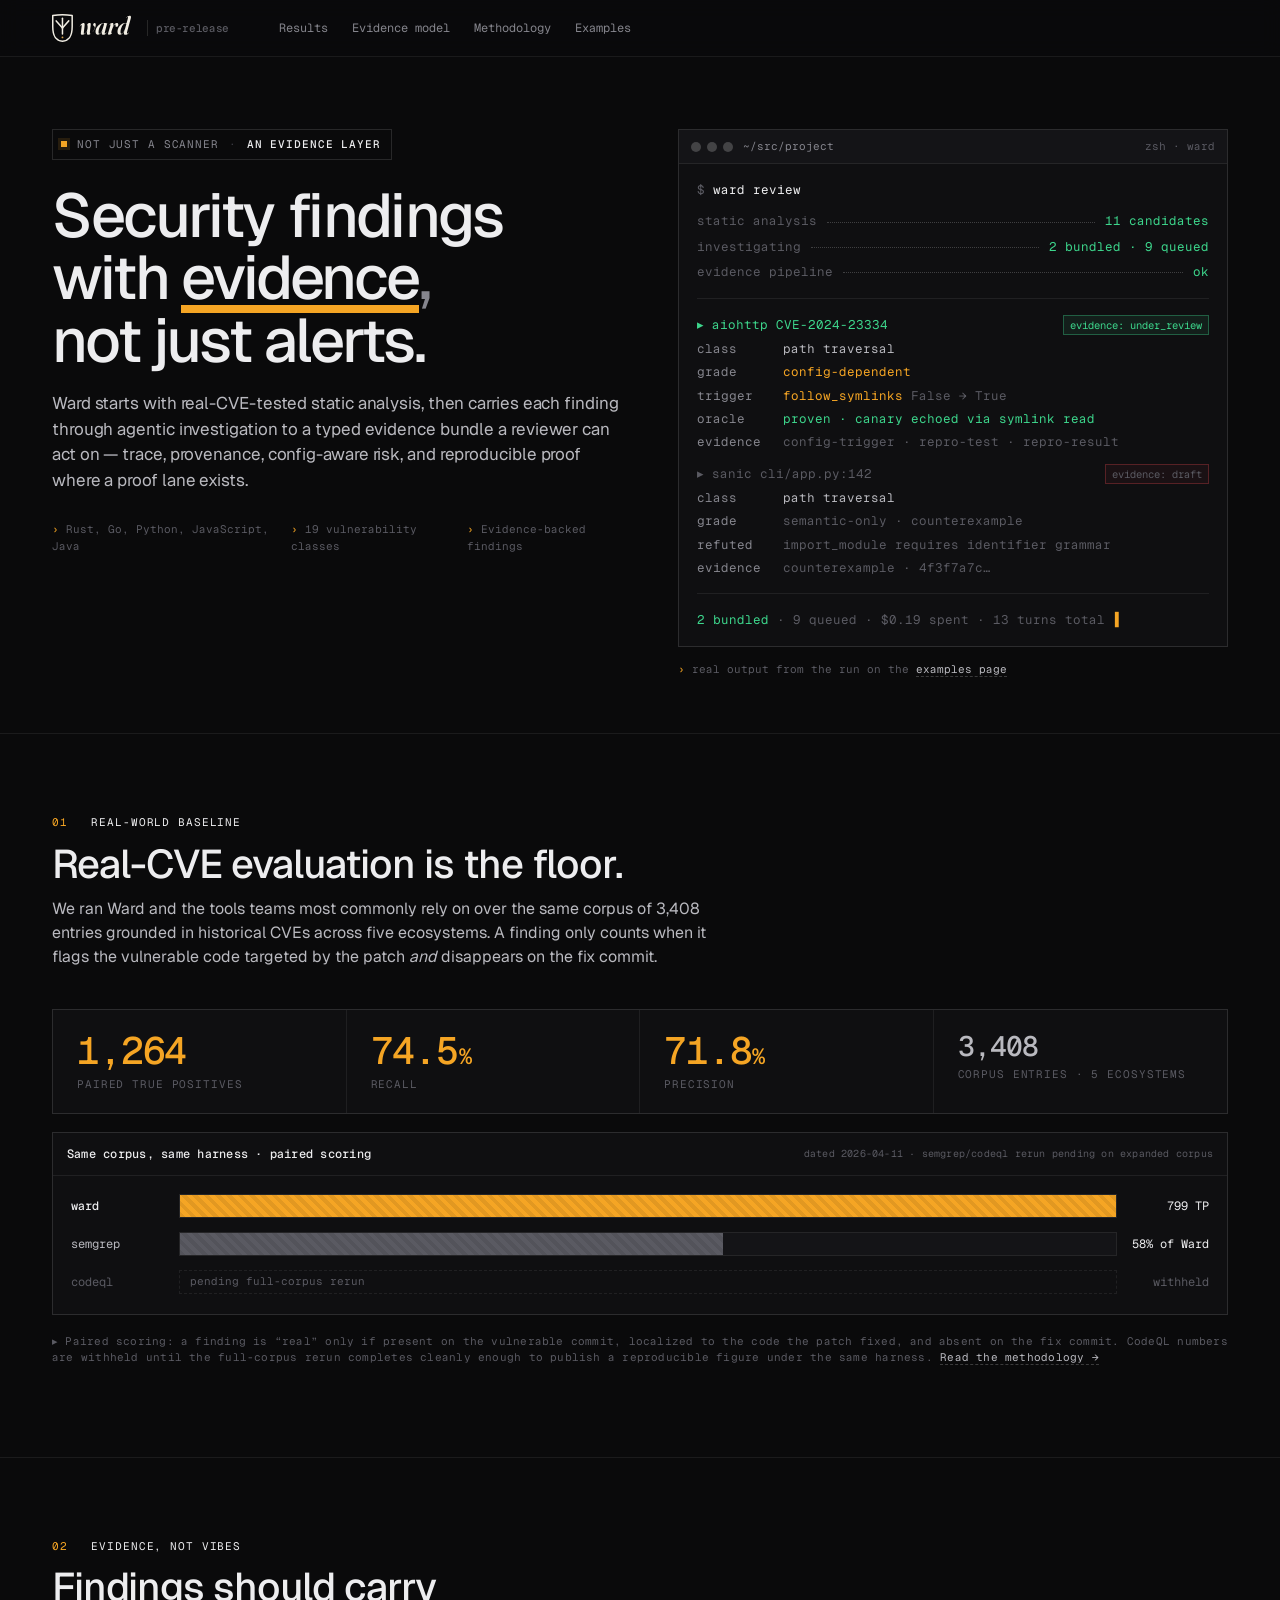
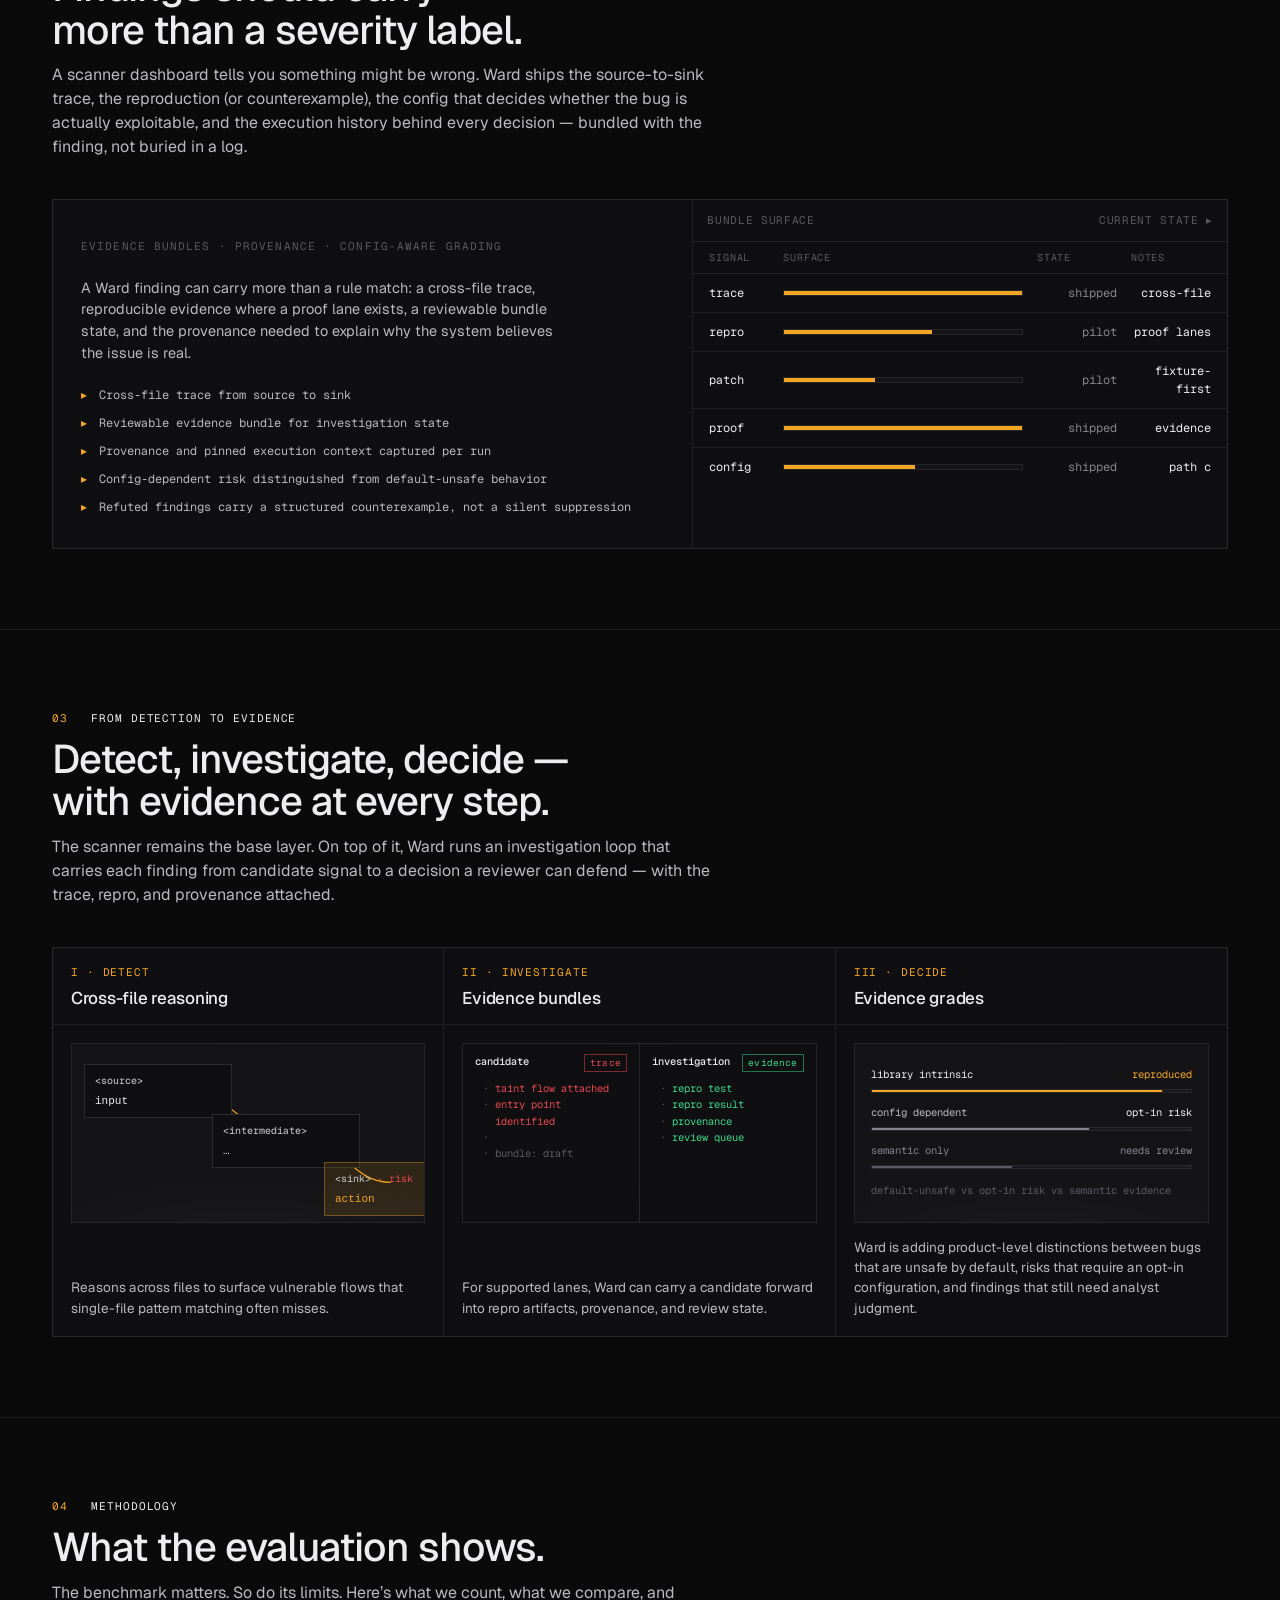
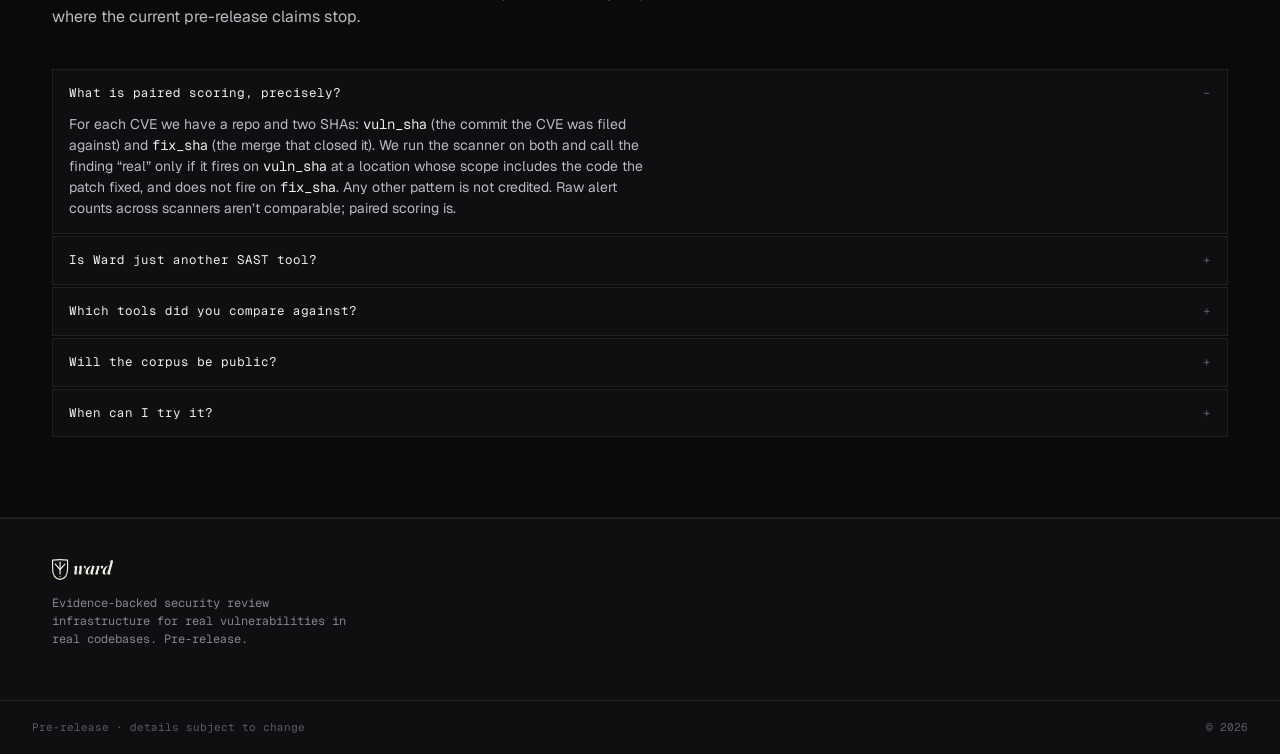
==== index.html @ 37f140c9 "new numbers" ====
<!doctype html>
<html lang="en">
  <head>
    <meta charset="utf-8" />
    <meta name="viewport" content="width=device-width, initial-scale=1" />
    <title>Ward</title>
    <meta
      name="description"
      content="Ward — evidence-backed security review infrastructure for real vulnerabilities in real codebases. Pre-release."
    />

    <link rel="preconnect" href="https://fonts.googleapis.com" />
    <link rel="preconnect" href="https://fonts.gstatic.com" crossorigin />
    <link
      href="https://fonts.googleapis.com/css2?family=Geist:wght@400;500;600&family=Geist+Mono:wght@400;500&family=Fraunces:opsz,wght@9..144,400;9..144,500;9..144,600&display=swap"
      rel="stylesheet"
    />
    <link rel="icon" type="image/svg+xml" href="favicon.svg" />
    <link rel="stylesheet" href="styles.css" />
  </head>
  <body>
    <!-- NAV -->
    <header class="nav">
        <div class="nav-inner">
          <div class="brand">
            <img src="ward-with-word.svg" alt="Ward" />
            <!-- <svg class="brand-mark" viewBox="0 0 120 160" aria-hidden="true"> -->
            <!--   <path d="M 8 36 Q 60 26 112 36 L 112 72 C 112 106, 88 130, 60 142 C 32 130, 8 106, 8 72 Z" fill="none" stroke="currentColor" stroke-width="6" stroke-linejoin="round"/> -->
            <!--   <g stroke="currentColor" stroke-width="9" stroke-linecap="round" fill="none"> -->
            <!--     <line x1="60" y1="48" x2="60" y2="118"/> -->
            <!--     <line x1="60" y1="66" x2="34" y2="42"/> -->
            <!--     <line x1="60" y1="66" x2="86" y2="42"/> -->
            <!--   </g> -->
            <!-- </svg> -->
            <span class="nav-ver">pre-release</span>
          </div>
        <nav class="nav-links">
          <a href="#benchmark">Results</a>
          <a href="#how">Evidence model</a>
          <a href="#methodology">Methodology</a>
          <a href="examples.html">Examples</a>
        </nav>
        <div style="display: none" class="nav-cta">
          <a class="btn btn-primary" href="#contact">Get notified</a>
        </div>
      </div>
    </header>

    <!-- HERO -->
    <section class="hero" id="hero">
      <div class="hero-grid">
        <div class="hero-copy">
          <div class="eyebrow">
            <span>not just a scanner</span>
            <span style="color: var(--fg-4)">·</span>
            <b>an evidence layer</b>
          </div>

          <h1 class="h1" data-tone>
            Security findings with
            <span class="under">evidence</span><em>,</em> not just alerts.
          </h1>

          <p class="lede" data-tone-lede>
            Ward starts with real-CVE-tested static analysis, then carries
            each finding through agentic investigation to a typed evidence
            bundle a reviewer can act on — trace, provenance, config-aware
            risk, and reproducible proof where a proof lane exists.
          </p>

          <div class="hero-ctas" style="display: none">
            <a class="btn btn-primary" href="#contact"
              >Get notified
              <span
                class="k"
                style="
                  color: var(--accent-ink);
                  opacity: 0.7;
                  border-color: rgba(0, 0, 0, 0.25);
                "
                >↵</span
              ></a
            >
            <a class="btn" href="#benchmark">See the results</a>
          </div>

          <div class="hero-note">
            <span>Rust, Go, Python, JavaScript, Java</span>
            <span>19 vulnerability classes</span>
            <span>Evidence-backed findings</span>
          </div>
        </div>

        <div class="hero-term">
          <div class="term" role="region" aria-label="Terminal example">
            <div class="term-head">
              <div class="dots">
                <i class="dot"></i><i class="dot"></i><i class="dot"></i>
              </div>
              <span class="path">~/src/project</span>
              <span class="title">zsh · ward</span>
            </div>
            <div class="term-body">
              <div class="term-line">
                <span class="prompt">$</span> <span class="cmd">ward review</span>
              </div>
              <div class="term-steps dim">
                <div class="term-step">
                  <span>static analysis</span>
                  <span class="term-fill"></span>
                  <span class="ok">11 candidates</span>
                </div>
                <div class="term-step">
                  <span>investigating</span>
                  <span class="term-fill"></span>
                  <span class="ok">2 bundled · 9 queued</span>
                </div>
                <div class="term-step">
                  <span>evidence pipeline</span>
                  <span class="term-fill"></span>
                  <span class="ok">ok</span>
                </div>
              </div>
              <hr />
              <div class="term-finding">
                <div class="term-finding-head">
                  <span class="ok">▸ aiohttp CVE-2024-23334</span>
                  <span class="term-chip term-chip--ok">evidence: under_review</span>
                </div>
                <div class="term-kv-row">
                  <span class="kv">class</span><span>path traversal</span>
                </div>
                <div class="term-kv-row">
                  <span class="kv">grade</span><span class="warn">config-dependent</span>
                </div>
                <div class="term-kv-row">
                  <span class="kv">trigger</span>
                  <span><span class="tok">follow_symlinks</span><span class="dim"> False → True</span></span>
                </div>
                <div class="term-kv-row">
                  <span class="kv">oracle</span><span class="ok">proven · canary echoed via symlink read</span>
                </div>
                <div class="term-kv-row">
                  <span class="kv">evidence</span>
                  <span class="dim">config-trigger · repro-test · repro-result</span>
                </div>
              </div>
              <div class="term-finding">
                <div class="term-finding-head">
                  <span class="dim">▸ sanic cli/app.py:142</span>
                  <span class="term-chip term-chip--refuted">evidence: draft</span>
                </div>
                <div class="term-kv-row">
                  <span class="kv">class</span><span>path traversal</span>
                </div>
                <div class="term-kv-row">
                  <span class="kv">grade</span><span class="dim">semantic-only · counterexample</span>
                </div>
                <div class="term-kv-row">
                  <span class="kv">refuted</span>
                  <span class="dim">import_module requires identifier grammar</span>
                </div>
                <div class="term-kv-row">
                  <span class="kv">evidence</span>
                  <span class="dim">counterexample · 4f3f7a7c…</span>
                </div>
              </div>
              <hr />
              <div class="term-summary">
                <span class="ok">2 bundled</span>
                <span class="dim">· 9 queued · $0.19 spent · 13 turns total</span><span class="cursor"></span>
              </div>
            </div>
          </div>

          <div class="hero-note" style="margin-top: 14px">
            <span>real output from the run on the <a href="examples.html" style="color: var(--fg-1); border-bottom: 1px dashed var(--line-3)">examples page</a></span>
          </div>
        </div>
      </div>
    </section>

    <!-- BENCHMARK -->
    <section class="section" id="benchmark">
      <div class="section-inner">
        <div class="sec-head">
          <div class="tag">
            <span class="dot">01</span> &nbsp;
            <span class="n">Real-world baseline</span>
          </div>
          <h2>Real-CVE evaluation is the floor.</h2>
          <p>
            We ran Ward and the tools teams most commonly rely on over the
            same corpus of 3,408 entries grounded in historical CVEs across
            five ecosystems. A finding only counts when it flags the
            vulnerable code targeted by the patch <em>and</em> disappears
            on the fix commit.
          </p>
        </div>

        <div class="bench-headline">
          <div class="bench-stat">
            <div class="bench-stat-v">1,264</div>
            <div class="bench-stat-k">paired true positives</div>
          </div>
          <div class="bench-stat">
            <div class="bench-stat-v">74.5<span class="bench-stat-unit">%</span></div>
            <div class="bench-stat-k">recall</div>
          </div>
          <div class="bench-stat">
            <div class="bench-stat-v">71.8<span class="bench-stat-unit">%</span></div>
            <div class="bench-stat-k">precision</div>
          </div>
          <div class="bench-stat bench-stat--note">
            <div class="bench-stat-v bench-stat-v--small">3,408</div>
            <div class="bench-stat-k">corpus entries · 5 ecosystems</div>
          </div>
        </div>

        <div class="cmp" id="cmp">
          <div class="cmp-head">
            <h4>Same corpus, same harness · paired scoring</h4>
            <span class="src">dated 2026-04-11 · semgrep/codeql rerun pending on expanded corpus</span>
          </div>

          <div class="bars">
            <div class="bar-row">
              <div class="lbl me">ward</div>
              <div class="bar-track">
                <i class="bar-fill me" style="--w: 100%"></i>
              </div>
              <div class="bar-val">799 TP</div>
            </div>
            <div class="bar-row">
              <div class="lbl">semgrep</div>
              <div class="bar-track">
                <i class="bar-fill" style="--w: 58%"></i>
              </div>
              <div class="bar-val">58% of Ward</div>
            </div>
            <div class="bar-row">
              <div class="lbl" style="color: var(--fg-3)">codeql</div>
              <div
                class="bar-track"
                style="
                  background: transparent;
                  border-style: dashed;
                  display: flex;
                  align-items: center;
                  padding: 0 10px;
                "
              >
                <span class="mono" style="color: var(--fg-3); font-size: 11px"
                  >pending full-corpus rerun</span
                >
              </div>
              <div class="bar-val" style="color: var(--fg-3)">withheld</div>
            </div>
          </div>
        </div>

        <p
          class="mono"
          style="
            margin-top: 18px;
            font-size: 11px;
            color: var(--fg-3);
            letter-spacing: 0.02em;
          "
        >
          ▸ Paired scoring: a finding is &ldquo;real&rdquo; only if present
          on the vulnerable commit, localized to the code the patch fixed,
          and absent on the fix commit. CodeQL numbers are withheld until
          the full-corpus rerun completes cleanly enough to publish a
          reproducible figure under the same harness.
          <a
            href="#methodology"
            style="color: var(--fg-1); border-bottom: 1px dashed var(--line-3)"
            >Read the methodology →</a
          >
        </p>
      </div>
    </section>

    <!-- CREDIBILITY -->
    <section class="section" id="credibility">
      <div class="section-inner">
        <div class="sec-head">
          <div class="tag">
            <span class="dot">02</span> &nbsp;
            <span class="n">Evidence, not vibes</span>
          </div>
          <h2>Findings should carry more than a severity label.</h2>
          <p>
            A scanner dashboard tells you something might be wrong. Ward
            ships the source-to-sink trace, the reproduction (or
            counterexample), the config that decides whether the bug is
            actually exploitable, and the execution history behind every
            decision — bundled with the finding, not buried in a log.
          </p>
        </div>

        <div class="cred-grid">
          <div class="cred-l">
            <!-- <div class="cred-num">Thousands</div> -->
            <div class="cred-k">
              evidence bundles · provenance · config-aware grading
            </div>
            <p class="cred-body">
              A Ward finding can carry more than a rule match: a cross-file
              trace, reproducible evidence where a proof lane exists, a
              reviewable bundle state, and the provenance needed to explain why
              the system believes the issue is real.
            </p>
            <ul class="cred-list">
              <li>Cross-file trace from source to sink</li>
              <li>Reviewable evidence bundle for investigation state</li>
              <li>Provenance and pinned execution context captured per run</li>
              <li>
                Config-dependent risk distinguished from default-unsafe behavior
              </li>
              <li>
                Refuted findings carry a structured counterexample, not a
                silent suppression
              </li>
            </ul>
          </div>

          <div class="cred-r">
            <div class="cred-right-head">
              <span>bundle surface</span>
              <span>current state ▸</span>
            </div>
            <div class="corpus">
              <div class="row head">
                <span>signal</span><span>surface</span><span>state</span
                ><span>notes</span>
              </div>
              <div class="row">
                <span class="lang">trace</span
                ><span
                  ><span class="meter"><i style="width: 100%"></i></span></span
                ><span class="count">shipped</span
                ><span class="rec">cross-file</span>
              </div>
              <div class="row">
                <span class="lang">repro</span
                ><span
                  ><span class="meter"><i style="width: 62%"></i></span></span
                ><span class="count">pilot</span
                ><span class="rec">proof lanes</span>
              </div>
              <div class="row">
                <span class="lang">patch</span
                ><span
                  ><span class="meter"><i style="width: 38%"></i></span></span
                ><span class="count">pilot</span
                ><span class="rec">fixture-first</span>
              </div>
              <div class="row">
                <span class="lang">proof</span
                ><span
                  ><span class="meter"><i style="width: 100%"></i></span></span
                ><span class="count">shipped</span
                ><span class="rec">evidence</span>
              </div>
              <div class="row">
                <span class="lang">config</span
                ><span
                  ><span class="meter"><i style="width: 55%"></i></span></span
                ><span class="count">shipped</span
                ><span class="rec">path c</span>
              </div>
            </div>
          </div>
        </div>
      </div>
    </section>

    <!-- HOW IT WORKS -->
    <section class="section" id="how">
      <div class="section-inner">
        <div class="sec-head">
          <div class="tag">
            <span class="dot">03</span> &nbsp;
            <span class="n">From detection to evidence</span>
          </div>
          <h2>Detect, investigate, decide — with evidence at every step.</h2>
          <p>
            The scanner remains the base layer. On top of it, Ward runs an
            investigation loop that carries each finding from candidate
            signal to a decision a reviewer can defend — with the trace,
            repro, and provenance attached.
          </p>
        </div>

        <div class="how">
          <div class="how-card">
            <div class="how-head">
              <div class="i">I · DETECT</div>
              <h3>Cross-file reasoning</h3>
            </div>
            <div class="how-body">
              <div class="how-viz">
                <div class="trace" data-anim="trace" id="trace">
                  <svg
                    class="links"
                    viewBox="0 0 420 180"
                    preserveAspectRatio="none"
                    aria-hidden="true"
                  >
                    <path d="M 130 42 C 180 42, 200 92, 260 92" />
                    <path d="M 260 92  C 320 92, 330 140, 380 140" />
                  </svg>
                  <div class="file" style="left: 12px; top: 20px">
                    <div class="n"><b>&lt;source&gt;</b></div>
                    <code>input</code>
                  </div>
                  <div class="file" style="left: 140px; top: 70px">
                    <div class="n"><b>&lt;intermediate&gt;</b></div>
                    <code>…</code>
                  </div>
                  <div class="file hit" style="left: 252px; top: 118px">
                    <div class="n">
                      <b>&lt;sink&gt;</b>
                      <span style="color: var(--danger)">· risk</span>
                    </div>
                    <code>action</code>
                  </div>
                  <div class="badge" id="traceBadge">finding</div>
                </div>
              </div>
              <p>
                Reasons across files to surface vulnerable flows that
                single-file pattern matching often misses.
              </p>
            </div>
          </div>

          <div class="how-card">
            <div class="how-head">
              <div class="i">II · INVESTIGATE</div>
              <h3>Evidence bundles</h3>
            </div>
            <div class="how-body">
              <div class="how-viz">
                <div class="paired">
                  <div>
                    <div class="ph">
                      <b>candidate</b> <span class="tag-pill v">trace</span>
                    </div>
                    <div class="ln">
                      <span class="g">·</span
                      ><span class="vuln">taint flow attached</span>
                    </div>
                    <div class="ln">
                      <span class="g">·</span
                      ><span class="vuln">entry point identified</span>
                    </div>
                    <div class="ln"><span class="g">·</span><span></span></div>
                    <div class="ln">
                      <span class="g">·</span
                      ><span style="color: var(--fg-3)">bundle: draft</span>
                    </div>
                  </div>
                  <div>
                    <div class="ph">
                      <b>investigation</b>
                      <span class="tag-pill f">evidence</span>
                    </div>
                    <div class="ln">
                      <span class="g">·</span
                      ><span class="fix">repro test</span>
                    </div>
                    <div class="ln">
                      <span class="g">·</span
                      ><span class="fix">repro result</span>
                    </div>
                    <div class="ln">
                      <span class="g">·</span
                      ><span class="fix">provenance</span>
                    </div>
                    <div class="ln">
                      <span class="g">·</span
                      ><span class="fix">review queue</span>
                    </div>
                  </div>
                </div>
              </div>
              <p>
                For supported lanes, Ward can carry a candidate forward into
                repro artifacts, provenance, and review state.
              </p>
            </div>
          </div>

          <div class="how-card">
            <div class="how-head">
              <div class="i">III · DECIDE</div>
              <h3>Evidence grades</h3>
            </div>
            <div class="how-body">
              <div class="how-viz">
                <div
                  style="
                    position: absolute;
                    inset: 0;
                    padding: 14px 16px;
                    font-family: var(--mono);
                    font-size: 10.5px;
                    display: grid;
                    gap: 6px;
                    align-content: center;
                  "
                >
                  <div
                    style="
                      display: grid;
                      grid-template-columns: 1fr auto;
                      align-items: center;
                      gap: 10px;
                    "
                  >
                    <div style="color: var(--fg)">library intrinsic</div>
                    <div
                      style="
                        color: var(--accent);
                        font-variant-numeric: tabular-nums;
                      "
                    >
                      reproduced
                    </div>
                  </div>
                  <div
                    style="
                      height: 4px;
                      background: var(--bg-3);
                      border: 1px solid var(--line);
                    "
                  >
                    <div
                      style="
                        width: 91%;
                        height: 100%;
                        background: var(--accent);
                      "
                    ></div>
                  </div>
                  <div
                    style="
                      display: grid;
                      grid-template-columns: 1fr auto;
                      align-items: center;
                      gap: 10px;
                      margin-top: 6px;
                    "
                  >
                    <div style="color: var(--fg-1)">config dependent</div>
                    <div
                      style="
                        color: var(--fg);
                        font-variant-numeric: tabular-nums;
                      "
                    >
                      opt-in risk
                    </div>
                  </div>
                  <div
                    style="
                      height: 4px;
                      background: var(--bg-3);
                      border: 1px solid var(--line);
                    "
                  >
                    <div
                      style="width: 68%; height: 100%; background: var(--fg-2)"
                    ></div>
                  </div>
                  <div
                    style="
                      display: grid;
                      grid-template-columns: 1fr auto;
                      align-items: center;
                      gap: 10px;
                      margin-top: 6px;
                    "
                  >
                    <div style="color: var(--fg-2)">semantic only</div>
                    <div
                      style="
                        color: var(--fg-2);
                        font-variant-numeric: tabular-nums;
                      "
                    >
                      needs review
                    </div>
                  </div>
                  <div
                    style="
                      height: 4px;
                      background: var(--bg-3);
                      border: 1px solid var(--line);
                    "
                  >
                    <div
                      style="width: 44%; height: 100%; background: var(--fg-3)"
                    ></div>
                  </div>
                  <div style="color: var(--fg-3); margin-top: 8px">
                    default-unsafe vs opt-in risk vs semantic evidence
                  </div>
                </div>
              </div>
              <p>
                Ward is adding product-level distinctions between bugs that are
                unsafe by default, risks that require an opt-in configuration,
                and findings that still need analyst judgment.
              </p>
            </div>
          </div>
        </div>
      </div>
    </section>

    <!-- METHODOLOGY / FAQ -->
    <section class="section" id="methodology">
      <div class="section-inner">
        <div class="sec-head">
          <div class="tag">
            <span class="dot">04</span> &nbsp;
            <span class="n">Methodology</span>
          </div>
          <h2>What the evaluation shows.</h2>
          <p>
            The benchmark matters. So do its limits. Here&rsquo;s what we count,
            what we compare, and where the current pre-release claims stop.
          </p>
        </div>

        <div class="faq">
          <details open>
            <summary>What is paired scoring, precisely?</summary>
            <p>
              For each CVE we have a repo and two SHAs:
              <span class="mono" style="color: var(--fg)">vuln_sha</span> (the
              commit the CVE was filed against) and
              <span class="mono" style="color: var(--fg)">fix_sha</span> (the
              merge that closed it). We run the scanner on both and call the
              finding &ldquo;real&rdquo; only if it fires on
              <span class="mono" style="color: var(--fg)">vuln_sha</span> at a
              location whose scope includes the code the patch fixed, and does
              not fire on
              <span class="mono" style="color: var(--fg)">fix_sha</span>. Any
              other pattern is not credited. Raw alert counts across scanners
              aren&rsquo;t comparable; paired scoring is.
            </p>
          </details>

          <details>
            <summary>Is Ward just another SAST tool?</summary>
            <p>
              No. Static analysis is the entry point, not the whole story. Ward
              is being built as evidence-backed security review infrastructure:
              scanner findings, evidence bundles, provenance, and reviewable
              investigation state. The scanner is farther along than the
              investigation layer today.
            </p>
          </details>

          <details>
            <summary>Which tools did you compare against?</summary>
            <p>
              The current comparison includes Semgrep. CodeQL is being rerun
              under a stricter full-corpus setup, but those runs currently take
              more than 24 hours and have not completed cleanly enough for us to
              publish a reproducible headline number. We&rsquo;ll publish the exact
              versions, configurations, and harness details alongside the
              benchmark methodology.
            </p>
          </details>

          <details>
            <summary>Will the corpus be public?</summary>
            <p>
              We intend to publish the methodology, scoring harness, benchmark
              dates, and pinned tool configurations. We have not finalized what
              portion of the corpus itself will be public.
            </p>
          </details>

          <details>
            <summary>When can I try it?</summary>
            <p>
              Ward is pre-release and in active development. There&rsquo;s no
              public install today. If you want to be notified when there is,
              leave your email below.
            </p>
          </details>
        </div>
      </div>
    </section>

    <!-- CONTACT -->
    <section style="display: none" class="section" id="contact">
      <div class="section-inner" style="max-width: 720px">
        <div class="sec-head">
          <div class="tag">
            <span class="dot">05</span> &nbsp;
            <span class="n">Stay in the loop</span>
          </div>
          <h2>Get notified at launch.</h2>
          <p>
            One email when Ward is ready. No marketing list, no drip campaign.
          </p>
        </div>
        <form
          onsubmit="
            event.preventDefault();
            this.querySelector('button').textContent = 'noted.';
          "
          style="
            display: flex;
            gap: 8px;
            border: 1px solid var(--line-2);
            padding: 6px;
            background: var(--bg-1);
            max-width: 520px;
          "
        >
          <input
            type="email"
            required
            placeholder="you@company.com"
            style="
              flex: 1;
              background: transparent;
              border: 0;
              color: var(--fg);
              font-family: var(--mono);
              font-size: 13px;
              padding: 8px 10px;
              outline: none;
            "
          />
          <button class="btn btn-primary" type="submit" style="height: 38px">
            Notify me
          </button>
        </form>
      </div>
    </section>

    <!-- FOOTER -->
    <footer class="foot">
      <div class="foot-inner" style="grid-template-columns: 1fr">
        <div>
          <div class="brand" style="margin-bottom: 14px">
            <img src="ward-with-word.svg" alt="Ward" />
          </div>
          <p
            class="mono"
            style="color: var(--fg-2); font-size: 12px; max-width: 44ch"
          >
            Evidence-backed security review infrastructure for real
            vulnerabilities in real codebases. Pre-release.
          </p>
        </div>
      </div>
      <div class="foot-meta">
        <span>Pre-release · details subject to change</span>
        <span>© 2026</span>
      </div>
    </footer>

    <script src="app.js"></script>
  </body>
</html>
---- styles.css ----
/* Ward — landing page styles */
:root {
  --bg: #0a0a0b;
  --bg-1: #0f0f11;
  --bg-2: #141417;
  --bg-3: #1a1a1e;
  --line: rgba(255, 255, 255, 0.07);
  --line-2: rgba(255, 255, 255, 0.12);
  --line-3: rgba(255, 255, 255, 0.2);
  --fg: #ededef;
  --fg-1: #b9b9bf;
  --fg-2: #85858d;
  --fg-3: #5a5a62;
  --fg-4: #3a3a41;
  --accent: #f5a524; /* amber default */
  --accent-ink: #0a0a0b;
  --accent-soft: rgba(245, 165, 36, 0.12);
  --accent-line: rgba(245, 165, 36, 0.35);
  --danger: #e5484d;
  --ok: #3dd68c;
  --mono: "Geist Mono", ui-monospace, SFMono-Regular, Menlo, monospace;
  --sans: "Geist", Inter, system-ui, -apple-system, Segoe UI, sans-serif;
  --maxw: 1240px;
  --pad: 32px;
}

* {
  box-sizing: border-box;
}
[hidden] {
  display: none !important;
}
html,
body {
  margin: 0;
  padding: 0;
}
body {
  background: var(--bg);
  color: var(--fg);
  font-family: var(--sans);
  font-size: 15px;
  line-height: 1.5;
  -webkit-font-smoothing: antialiased;
  font-feature-settings: "ss01", "ss02", "cv11";
}

a {
  color: inherit;
  text-decoration: none;
}
button {
  font-family: inherit;
}

.mono {
  font-family: var(--mono);
}
.tag {
  font-family: var(--mono);
  font-size: 11px;
  letter-spacing: 0.08em;
  text-transform: uppercase;
  color: var(--fg-2);
}
.tag .dot {
  color: var(--accent);
}

.wrap {
  max-width: var(--maxw);
  margin: 0 auto;
  padding: 0 var(--pad);
}

/* ============ NAV ============ */
.nav {
  position: sticky;
  top: 0;
  z-index: 50;
  background: color-mix(in oklab, var(--bg) 82%, transparent);
  backdrop-filter: blur(10px);
  -webkit-backdrop-filter: blur(10px);
  border-bottom: 1px solid var(--line);
}
.nav-inner {
  display: flex;
  align-items: center;
  gap: 24px;
  height: 56px;
  max-width: var(--maxw);
  margin: 0 auto;
  padding: 0 var(--pad);
}
.nav .brand {
  font-size: 26px;
}
.brand {
  display: flex;
  align-items: center;
  gap: 10px;
  font-family: "Fraunces", serif;
  font-size: 20px;
  font-weight: 500;
  letter-spacing: -0.015em;
  color: var(--fg);
  font-variation-settings: "opsz" 144;
}
.brand img {
  height: 1.05em;
  width: auto;
  display: block;
}
.brand-mark {
  width: 16px;
  height: 21px;
  color: var(--fg);
  display: inline-block;
  overflow: visible;
}
.brand b {
  font-weight: 500;
  letter-spacing: -0.01em;
  font-style: italic;
  transform: translateY(-0.1em);
}
.nav-ver {
  color: var(--fg-3);
  font-family: var(--mono);
  font-size: 11px;
  padding-left: 8px;
  border-left: 1px solid var(--line-2);
  margin-left: 6px;
  white-space: nowrap;
}
.nav-links {
  display: flex;
  gap: 4px;
  margin-left: 16px;
}
.nav-links a {
  font-family: var(--mono);
  font-size: 12px;
  color: var(--fg-2);
  padding: 6px 10px;
}
.nav-links a:hover {
  color: var(--fg);
}
.nav-cta {
  margin-left: auto;
  display: flex;
  gap: 8px;
  align-items: center;
}

.btn {
  display: inline-flex;
  align-items: center;
  gap: 8px;
  height: 34px;
  padding: 0 14px;
  font-family: var(--mono);
  font-size: 12px;
  letter-spacing: -0.005em;
  border: 1px solid var(--line-2);
  background: transparent;
  color: var(--fg);
  cursor: pointer;
  transition:
    background 120ms ease,
    border-color 120ms ease;
}
.btn:hover {
  background: var(--bg-2);
  border-color: var(--line-3);
}
.btn .k {
  font-size: 10px;
  color: var(--fg-3);
  border: 1px solid var(--line-2);
  padding: 1px 4px;
  margin-left: 6px;
}
.btn-primary {
  background: var(--accent);
  color: var(--accent-ink);
  border-color: var(--accent);
}
.btn-primary:hover {
  background: color-mix(in oklab, var(--accent) 88%, #fff);
  border-color: color-mix(in oklab, var(--accent) 88%, #fff);
}

/* ============ HERO ============ */
.hero {
  border-bottom: 1px solid var(--line);
  position: relative;
  overflow: hidden;
}
.hero-grid {
  max-width: var(--maxw);
  margin: 0 auto;
  padding: 72px var(--pad) 56px;
  display: grid;
  gap: 48px;
}

.hero .hero-grid {
  grid-template-columns: 1.05fr 1fr;
  align-items: start;
}

.eyebrow {
  display: inline-flex;
  align-items: center;
  gap: 10px;
  font-family: var(--mono);
  font-size: 11px;
  letter-spacing: 0.08em;
  text-transform: uppercase;
  color: var(--fg-2);
  padding: 6px 10px 6px 8px;
  border: 1px solid var(--line-2);
  margin-bottom: 24px;
}
.eyebrow::before {
  content: "";
  width: 6px;
  height: 6px;
  background: var(--accent);
  box-shadow: 0 0 0 3px var(--accent-soft);
}
.eyebrow b {
  color: var(--fg);
  font-weight: 500;
}

.h1 {
  font-family: var(--sans);
  font-size: clamp(40px, 4.8vw, 64px);
  line-height: 1.02;
  letter-spacing: -0.035em;
  font-weight: 500;
  margin: 0 0 20px;
  color: var(--fg);
  text-wrap: balance;
}
.h1 .under {
  position: relative;
  display: inline;
  background-image: linear-gradient(var(--accent), var(--accent));
  background-repeat: no-repeat;
  background-position: 0 92%;
  background-size: 100% 8px;
  padding-bottom: 2px;
}
.h1 em {
  font-style: normal;
  color: var(--fg-2);
}
.lede {
  max-width: 56ch;
  font-size: 17px;
  color: var(--fg-1);
  letter-spacing: -0.005em;
  margin: 0 0 28px;
}
.hero-ctas {
  display: flex;
  gap: 10px;
  align-items: center;
  flex-wrap: wrap;
}
.hero-ctas .btn {
  height: 38px;
  font-size: 13px;
  padding: 0 16px;
}
.hero-note {
  display: flex;
  gap: 14px;
  margin-top: 22px;
  font-family: var(--mono);
  font-size: 11px;
  color: var(--fg-3);
}
.hero-note span::before {
  content: "› ";
  color: var(--accent);
}

/* ============ Terminal ============ */
.term {
  background: var(--bg-1);
  border: 1px solid var(--line-2);
  font-family: var(--mono);
  font-size: 12.5px;
  line-height: 1.55;
  color: var(--fg-1);
  overflow: hidden;
}
.term-head {
  display: flex;
  align-items: center;
  gap: 10px;
  padding: 8px 12px;
  border-bottom: 1px solid var(--line);
  background: var(--bg-2);
}
.term-head .dots {
  display: flex;
  gap: 6px;
}
.term-head .dot {
  width: 10px;
  height: 10px;
  border-radius: 50%;
  background: var(--line-3);
}
.term-head .title {
  margin-left: auto;
  color: var(--fg-3);
  font-size: 11px;
}
.term-head .path {
  color: var(--fg-2);
  font-size: 11px;
}
.term-body {
  padding: 16px 18px;
  display: grid;
  gap: 12px;
  white-space: normal;
}
.term-line {
  display: flex;
  align-items: center;
  gap: 8px;
}
.term-steps {
  display: grid;
  gap: 6px;
}
.term-step {
  display: grid;
  grid-template-columns: auto 1fr auto;
  align-items: center;
  gap: 10px;
}
.term-fill {
  border-bottom: 1px dotted var(--line-3);
  transform: translateY(1px);
}
.term-finding {
  display: grid;
  gap: 4px;
}
.term-finding-head {
  display: flex;
  align-items: center;
  justify-content: space-between;
  gap: 10px;
}
.term-chip {
  color: var(--fg-2);
  border: 1px solid var(--line-2);
  padding: 1px 6px;
  font-size: 10.5px;
}
.term-chip--ok {
  color: var(--ok);
  border-color: rgba(61, 214, 140, 0.35);
  background: rgba(61, 214, 140, 0.08);
}
.term-chip--refuted {
  color: var(--fg-3);
  border-color: rgba(229, 72, 77, 0.3);
  background: rgba(229, 72, 77, 0.05);
}
.term-kv-row {
  display: grid;
  grid-template-columns: 78px 1fr;
  gap: 8px;
}
.term-trace {
  display: flex;
  flex-wrap: wrap;
  gap: 0;
}
.term-summary {
  display: flex;
  align-items: center;
  gap: 8px;
  flex-wrap: wrap;
}
.term-body .prompt {
  color: var(--fg-3);
}
.term-body .cmd {
  color: var(--fg);
}
.term-body .ok {
  color: var(--ok);
}
.term-body .warn {
  color: var(--accent);
}
.term-body .err {
  color: var(--danger);
}
.term-body .dim {
  color: var(--fg-3);
}
.term-body .kv {
  color: var(--fg-2);
}
.term-body .tok {
  color: var(--accent);
}
.term-body hr {
  border: 0;
  border-top: 1px solid var(--line);
  margin: 4px 0;
}
.term-body .cursor::after {
  content: "▍";
  color: var(--accent);
  animation: blink 1s steps(2) infinite;
  margin-left: 2px;
}
@keyframes blink {
  50% {
    opacity: 0;
  }
}

/* ============ Benchmark headline ============ */
.bench-headline {
  display: grid;
  grid-template-columns: repeat(4, 1fr);
  gap: 0;
  border: 1px solid var(--line-2);
  background: var(--bg-1);
  margin-bottom: 18px;
}
.bench-stat {
  padding: 22px 24px 20px;
  border-right: 1px solid var(--line);
  display: flex;
  flex-direction: column;
  gap: 6px;
}
.bench-stat:last-child {
  border-right: 0;
}
.bench-stat-v {
  font-family: var(--mono);
  font-size: 38px;
  letter-spacing: -0.03em;
  color: var(--accent);
  line-height: 1;
  font-weight: 500;
}
.bench-stat-v--small {
  font-size: 28px;
  color: var(--fg);
}
.bench-stat-unit {
  font-size: 22px;
  color: var(--accent);
  margin-left: 1px;
}
.bench-stat-k {
  font-family: var(--mono);
  font-size: 11px;
  letter-spacing: 0.08em;
  text-transform: uppercase;
  color: var(--fg-3);
}
.bench-stat--note .bench-stat-v {
  color: var(--fg-1);
}

@media (max-width: 720px) {
  .bench-headline {
    grid-template-columns: 1fr 1fr;
  }
  .bench-stat:nth-child(2) {
    border-right: 0;
  }
  .bench-stat:nth-child(1),
  .bench-stat:nth-child(2) {
    border-bottom: 1px solid var(--line);
  }
}

/* ============ Comparison viz ============ */
.cmp {
  border: 1px solid var(--line-2);
  background: var(--bg-1);
}
.cmp-head {
  display: flex;
  align-items: center;
  justify-content: space-between;
  padding: 12px 14px;
  border-bottom: 1px solid var(--line);
}
.cmp-head h4 {
  margin: 0;
  font-size: 12px;
  font-family: var(--mono);
  font-weight: 500;
  letter-spacing: 0.02em;
  color: var(--fg);
}
.cmp-head .src {
  font-family: var(--mono);
  font-size: 10px;
  color: var(--fg-3);
  letter-spacing: 0.02em;
}

.bars {
  padding: 18px 18px 20px;
  display: grid;
  gap: 14px;
}
.bar-row {
  display: grid;
  grid-template-columns: 96px 1fr 80px;
  align-items: center;
  gap: 12px;
}
.bar-row .lbl {
  font-family: var(--mono);
  font-size: 12px;
  color: var(--fg-1);
}
.bar-row .lbl.me {
  color: var(--fg);
  font-weight: 500;
}
.bar-track {
  height: 24px;
  background: var(--bg-2);
  border: 1px solid var(--line);
  position: relative;
  overflow: hidden;
}
.bar-fill {
  position: absolute;
  inset: 0;
  width: 0;
  background: var(--fg-3);
  transition: width 900ms cubic-bezier(0.2, 0.7, 0.2, 1);
}
.bar-fill.me {
  background: var(--accent);
}
.bar-fill::after {
  content: "";
  position: absolute;
  inset: 0;
  background-image: repeating-linear-gradient(
    45deg,
    rgba(0, 0, 0, 0.08) 0 4px,
    transparent 4px 8px
  );
}
.bar-val {
  font-family: var(--mono);
  font-size: 12px;
  color: var(--fg);
  text-align: right;
}
.bar-val small {
  color: var(--fg-3);
}

/* ============ Section chrome ============ */
.section {
  border-bottom: 1px solid var(--line);
}
.section-inner {
  max-width: var(--maxw);
  margin: 0 auto;
  padding: 80px var(--pad);
}
.sec-head {
  display: grid;
  gap: 12px;
  margin-bottom: 40px;
  max-width: 780px;
}
.sec-head .tag .n {
  color: var(--fg);
}
.sec-head h2 {
  font-family: var(--sans);
  font-size: clamp(28px, 3.2vw, 40px);
  line-height: 1.06;
  letter-spacing: -0.025em;
  font-weight: 500;
  margin: 0;
  text-wrap: balance;
}
.sec-head p {
  margin: 0;
  color: var(--fg-1);
  font-size: 16px;
  max-width: 60ch;
}

/* Credibility */
.cred-grid {
  display: grid;
  grid-template-columns: 1.2fr 1fr;
  gap: 0;
  border: 1px solid var(--line-2);
}
.cred-l {
  padding: 28px 28px 32px;
  border-right: 1px solid var(--line);
  background: var(--bg-1);
}
.cred-r {
  padding: 0;
  background: var(--bg-1);
}
.cred-num {
  font-family: var(--mono);
  font-size: 56px;
  letter-spacing: -0.03em;
  color: var(--fg);
  line-height: 1;
}
.cred-num .plus {
  color: var(--accent);
}
.cred-k {
  font-family: var(--mono);
  font-size: 11px;
  letter-spacing: 0.1em;
  text-transform: uppercase;
  color: var(--fg-3);
  margin-top: 10px;
}
.cred-body {
  margin-top: 22px;
  color: var(--fg-1);
  font-size: 14.5px;
  max-width: 48ch;
}
.cred-list {
  margin: 22px 0 0;
  padding: 0;
  list-style: none;
  display: grid;
  gap: 10px;
}
.cred-list li {
  display: flex;
  gap: 12px;
  font-family: var(--mono);
  font-size: 12px;
  color: var(--fg-1);
}
.cred-list li::before {
  content: "▸";
  color: var(--accent);
}
.cred-right-head {
  padding: 12px 14px;
  border-bottom: 1px solid var(--line);
  display: flex;
  justify-content: space-between;
}
.cred-right-head span {
  font-family: var(--mono);
  font-size: 11px;
  letter-spacing: 0.06em;
  color: var(--fg-3);
  text-transform: uppercase;
}

.corpus {
  padding: 0;
}
.corpus .row {
  display: grid;
  grid-template-columns: 60px 1fr 80px 80px;
  align-items: center;
  gap: 14px;
  padding: 10px 16px;
  border-top: 1px solid var(--line);
  font-family: var(--mono);
  font-size: 12px;
}
.corpus .row.head {
  border-top: 0;
  color: var(--fg-3);
  font-size: 10px;
  text-transform: uppercase;
  letter-spacing: 0.08em;
  padding-top: 8px;
  padding-bottom: 8px;
}
.corpus .lang {
  color: var(--fg);
}
.corpus .count {
  color: var(--fg-2);
  text-align: right;
}
.corpus .rec {
  color: var(--fg);
  text-align: right;
}
.corpus .meter {
  display: block;
  width: 100%;
  height: 6px;
  background: var(--bg-2);
  border: 1px solid var(--line);
  position: relative;
}
.corpus .meter > i {
  position: absolute;
  top: 0;
  bottom: 0;
  left: 0;
  width: 0;
  background: var(--accent);
  display: block;
}

/* How it works */
.how {
  display: grid;
  grid-template-columns: repeat(3, 1fr);
  gap: 0;
  border: 1px solid var(--line-2);
}
.how-card {
  padding: 0;
  border-right: 1px solid var(--line);
  background: var(--bg-1);
  display: grid;
  grid-template-rows: auto 1fr;
}
.how-card:last-child {
  border-right: 0;
}
.how-head {
  padding: 16px 18px 12px;
  border-bottom: 1px solid var(--line);
}
.how-head .i {
  font-family: var(--mono);
  font-size: 11px;
  color: var(--accent);
  letter-spacing: 0.08em;
}
.how-head h3 {
  margin: 6px 0 0;
  font-size: 17px;
  font-weight: 500;
  letter-spacing: -0.015em;
  color: var(--fg);
}
.how-body {
  padding: 18px;
  display: grid;
  gap: 14px;
  align-content: space-between;
}
.how-body p {
  margin: 0;
  font-size: 13.5px;
  color: var(--fg-1);
}
.how-viz {
  height: 180px;
  background:
    radial-gradient(
      120% 80% at 50% 120%,
      rgba(255, 255, 255, 0.03),
      transparent 60%
    ),
    var(--bg-2);
  border: 1px solid var(--line);
  position: relative;
  overflow: hidden;
}

/* Finding-trace (variant A) */
.trace {
  position: relative;
  width: 100%;
  height: 100%;
  font-family: var(--mono);
  font-size: 11px;
  color: var(--fg-1);
}
.trace .file {
  position: absolute;
  background: var(--bg-1);
  border: 1px solid var(--line-2);
  padding: 8px 10px;
  min-width: 148px;
}
.trace .file .n {
  color: var(--fg-3);
  font-size: 10px;
  margin-bottom: 4px;
  display: flex;
  gap: 6px;
}
.trace .file .n b {
  color: var(--fg-1);
  font-weight: 500;
}
.trace .file code {
  color: var(--fg);
}
.trace .hit {
  background: var(--accent-soft);
  border-color: var(--accent-line);
}
.trace .hit code {
  color: var(--accent);
}
.trace svg.links {
  position: absolute;
  inset: 0;
  width: 100%;
  height: 100%;
  pointer-events: none;
}
.trace svg.links path {
  fill: none;
  stroke: var(--accent-line);
  stroke-width: 1.25;
  stroke-dasharray: 4 3;
}
.trace svg.links path.active {
  stroke: var(--accent);
  stroke-dasharray: 0;
  filter: drop-shadow(0 0 6px var(--accent-soft));
}
.trace .badge {
  position: absolute;
  right: 10px;
  top: 10px;
  font-family: var(--mono);
  font-size: 10px;
  border: 1px solid var(--accent-line);
  color: var(--accent);
  background: var(--accent-soft);
  padding: 3px 6px;
  opacity: 0;
  transform: translateY(-4px);
  transition:
    opacity 300ms,
    transform 300ms;
}
.trace .badge.show {
  opacity: 1;
  transform: translateY(0);
}

/* Paired diff */
.paired {
  position: absolute;
  inset: 0;
  display: grid;
  grid-template-columns: 1fr 1fr;
  gap: 1px;
  background: var(--line);
}
.paired > div {
  background: var(--bg-1);
  padding: 10px 12px;
  font-family: var(--mono);
  font-size: 10.5px;
  overflow: hidden;
}
.paired .ph {
  display: flex;
  justify-content: space-between;
  color: var(--fg-3);
  margin-bottom: 8px;
}
.paired .ph b {
  color: var(--fg);
  font-weight: 500;
  letter-spacing: 0;
}
.paired .ln {
  display: flex;
  gap: 6px;
  line-height: 1.55;
}
.paired .ln .g {
  color: var(--fg-3);
  width: 14px;
  text-align: right;
}
.paired .vuln {
  color: var(--danger);
}
.paired .fix {
  color: var(--ok);
}
.paired .tag-pill {
  display: inline-block;
  padding: 1px 5px;
  font-size: 9.5px;
  border: 1px solid;
  letter-spacing: 0.02em;
}
.paired .tag-pill.v {
  color: var(--danger);
  border-color: color-mix(in oklab, var(--danger) 50%, transparent);
}
.paired .tag-pill.f {
  color: var(--ok);
  border-color: color-mix(in oklab, var(--ok) 50%, transparent);
}

.faq {
  display: grid;
  gap: 2px;
}
.faq details {
  border: 1px solid var(--line);
  background: var(--bg-1);
  padding: 14px 16px;
}
.faq summary {
  cursor: pointer;
  list-style: none;
  font-family: var(--mono);
  font-size: 12.5px;
  color: var(--fg);
  display: flex;
  justify-content: space-between;
  align-items: center;
}
.faq summary::-webkit-details-marker {
  display: none;
}
.faq summary::after {
  content: "+";
  color: var(--fg-3);
  font-family: var(--mono);
}
.faq details[open] summary::after {
  content: "–";
}
.faq details p {
  color: var(--fg-1);
  font-size: 14px;
  margin: 12px 0 0;
  max-width: 64ch;
}

/* Footer */
.foot {
  border-top: 1px solid var(--line);
  background: var(--bg-1);
}
.foot-inner {
  max-width: var(--maxw);
  margin: 0 auto;
  padding: 40px var(--pad);
  display: grid;
  grid-template-columns: 1.4fr repeat(3, 1fr);
  gap: 40px;
}
.foot h5 {
  font-family: var(--mono);
  font-size: 10px;
  letter-spacing: 0.1em;
  text-transform: uppercase;
  color: var(--fg-3);
  margin: 0 0 12px;
  font-weight: 500;
}
.foot a {
  display: block;
  font-family: var(--mono);
  font-size: 12px;
  color: var(--fg-1);
  padding: 4px 0;
}
.foot a:hover {
  color: var(--fg);
}
.foot-meta {
  display: flex;
  justify-content: space-between;
  padding: 18px var(--pad);
  border-top: 1px solid var(--line);
  font-family: var(--mono);
  font-size: 11px;
  color: var(--fg-3);
}

/* Reveals */
@media (prefers-reduced-motion: reduce) {
  * {
    animation-duration: 0.001ms !important;
    transition-duration: 0.001ms !important;
  }
}

/* ============ EXAMPLES PAGE ============ */
.ex-status {
  font-family: var(--mono);
  font-size: 11px;
  letter-spacing: 0.08em;
  text-transform: uppercase;
  padding: 2px 8px;
  border-radius: 2px;
  border: 1px solid var(--line-2);
}
.ex-status--proved {
  color: var(--ok);
  border-color: rgba(61, 214, 140, 0.35);
  background: rgba(61, 214, 140, 0.08);
}
.ex-status--refuted {
  color: var(--danger);
  border-color: rgba(229, 72, 77, 0.35);
  background: rgba(229, 72, 77, 0.08);
}

.ex-grid {
  display: grid;
  grid-template-columns: 1fr 1fr 1fr;
  gap: 0;
  border: 1px solid var(--line-2);
  background: var(--bg-1);
}
.ex-panel {
  display: flex;
  flex-direction: column;
  border-right: 1px solid var(--line);
}
.ex-panel:last-child {
  border-right: 0;
}
.ex-panel-head {
  display: flex;
  align-items: center;
  justify-content: space-between;
  padding: 18px 24px 14px;
  border-bottom: 1px solid var(--line);
}
.ex-step {
  font-family: var(--mono);
  font-size: 11px;
  letter-spacing: 0.1em;
  color: var(--fg-2);
  text-transform: uppercase;
}
.ex-tag {
  font-family: var(--mono);
  font-size: 10.5px;
  letter-spacing: 0.05em;
  color: var(--fg-2);
  padding: 2px 8px;
  border: 1px solid var(--line-2);
  border-radius: 2px;
}
.ex-tag--src {
  color: var(--fg-1);
}
.ex-tag--proc {
  color: var(--accent);
  border-color: var(--accent-line);
  background: var(--accent-soft);
}
.ex-tag--out {
  color: var(--ok);
  border-color: rgba(61, 214, 140, 0.35);
  background: rgba(61, 214, 140, 0.08);
}
.ex-tag--refuted {
  color: var(--danger);
  border-color: rgba(229, 72, 77, 0.35);
  background: rgba(229, 72, 77, 0.08);
}
.ex-panel-body {
  padding: 18px 24px 24px;
  display: flex;
  flex-direction: column;
  gap: 14px;
  flex: 1;
}

.ex-kv {
  display: grid;
  grid-template-columns: 60px 1fr;
  gap: 12px;
  align-items: baseline;
  font-size: 13px;
}
.ex-kv-k {
  font-family: var(--mono);
  font-size: 10.5px;
  letter-spacing: 0.06em;
  color: var(--fg-3);
  text-transform: uppercase;
}
.ex-kv-v {
  color: var(--fg);
  font-size: 12.5px;
  word-break: break-word;
}

.ex-steps {
  margin: 4px 0;
  padding-left: 18px;
  display: flex;
  flex-direction: column;
  gap: 8px;
  color: var(--fg-1);
  font-size: 13.5px;
  line-height: 1.5;
}
.ex-steps li {
  padding-left: 4px;
}
.ex-steps .mono {
  font-size: 12.5px;
  color: var(--fg);
}

.ex-oracle {
  border: 1px solid var(--line-2);
  border-radius: 2px;
  background: var(--bg-2);
  padding: 12px 14px;
  display: flex;
  flex-direction: column;
  gap: 8px;
}
.ex-oracle--proved {
  border-color: rgba(61, 214, 140, 0.35);
  background: rgba(61, 214, 140, 0.06);
}
.ex-oracle--refuted {
  border-color: rgba(229, 72, 77, 0.35);
  background: rgba(229, 72, 77, 0.06);
}
.ex-oracle-head {
  font-family: var(--mono);
  font-size: 10.5px;
  letter-spacing: 0.1em;
  color: var(--fg-2);
  text-transform: uppercase;
}
.ex-oracle-body {
  font-family: var(--mono);
  font-size: 12px;
  color: var(--fg);
}
.ex-oracle-quote {
  margin: 8px 0 0;
  padding: 10px 12px;
  border-left: 2px solid var(--line-2);
  background: var(--bg-3);
  font-family: var(--sans);
  font-size: 13px;
  color: var(--fg-1);
  font-style: italic;
  line-height: 1.55;
}
.ex-oracle--proved .ex-oracle-quote {
  border-left-color: var(--ok);
}
.ex-oracle--refuted .ex-oracle-quote {
  border-left-color: var(--danger);
}

.ex-grade {
  display: flex;
  flex-direction: column;
  gap: 4px;
  padding: 10px 12px;
  border: 1px solid var(--line-2);
  border-radius: 2px;
  background: var(--bg-2);
}
.ex-grade-k {
  font-family: var(--mono);
  font-size: 10.5px;
  letter-spacing: 0.1em;
  color: var(--fg-3);
  text-transform: uppercase;
}
.ex-grade-v {
  font-family: var(--mono);
  font-size: 14px;
  color: var(--fg);
}
.ex-grade--cd .ex-grade-v {
  color: var(--accent);
}
.ex-grade--so .ex-grade-v {
  color: var(--fg-1);
}

.ex-attachments {
  display: flex;
  flex-direction: column;
  gap: 6px;
}
.ex-att-k {
  font-family: var(--mono);
  font-size: 10.5px;
  letter-spacing: 0.1em;
  color: var(--fg-3);
  text-transform: uppercase;
}
.ex-att-list {
  margin: 0;
  padding-left: 16px;
  display: flex;
  flex-direction: column;
  gap: 6px;
  color: var(--fg-1);
  font-size: 13px;
  line-height: 1.5;
}

.ex-note {
  margin: 0;
  color: var(--fg-2);
  font-size: 13px;
  line-height: 1.55;
}

/* Page title (compact alternative to hero) */
.page-title {
  border-bottom: 1px solid var(--line);
}
.page-title-inner {
  max-width: var(--maxw);
  margin: 0 auto;
  padding: 36px var(--pad) 28px;
}
.page-title-eyebrow {
  font-family: var(--mono);
  font-size: 11px;
  letter-spacing: 0.12em;
  text-transform: uppercase;
  color: var(--fg-3);
  margin-bottom: 10px;
}
.page-title-h {
  margin: 0 0 12px;
  font-family: var(--sans);
  font-size: clamp(26px, 2.6vw, 34px);
  line-height: 1.15;
  letter-spacing: -0.02em;
  font-weight: 500;
  color: var(--fg);
  text-wrap: balance;
}
.page-title-sub {
  margin: 0;
  color: var(--fg-1);
  font-size: 14.5px;
  line-height: 1.6;
  max-width: 72ch;
}

/* Vertical flow (numbered timeline) */
.flow-stats {
  display: grid;
  grid-template-columns: repeat(4, 1fr);
  gap: 0;
  border: 1px solid var(--line-2);
  background: var(--bg-1);
  margin-bottom: 36px;
  max-width: 880px;
}
.flow-stat {
  padding: 14px 18px;
  border-right: 1px solid var(--line);
}
.flow-stat:last-child {
  border-right: 0;
}
.flow-stat-k {
  font-family: var(--mono);
  font-size: 10.5px;
  letter-spacing: 0.1em;
  text-transform: uppercase;
  color: var(--fg-3);
  margin-bottom: 4px;
}
.flow-stat-v {
  font-size: 13.5px;
  color: var(--fg);
  word-break: break-word;
}

.flow {
  list-style: none;
  margin: 0;
  padding: 0;
  max-width: 880px;
}
.flow-step {
  display: grid;
  grid-template-columns: 56px 1fr;
  gap: 24px;
  padding-bottom: 36px;
  position: relative;
}
.flow-step:last-child {
  padding-bottom: 0;
}
.flow-rail {
  position: relative;
  display: flex;
  justify-content: center;
}
.flow-rail::before {
  content: "";
  position: absolute;
  left: 50%;
  transform: translateX(-50%);
  top: 36px;
  bottom: -36px;
  width: 1px;
  background: var(--line-2);
  z-index: 1;
}
.flow-step:last-child .flow-rail::before {
  display: none;
}
.flow-num {
  font-family: var(--mono);
  font-size: 12px;
  font-weight: 500;
  color: var(--fg);
  background: var(--bg);
  border: 1px solid var(--line-2);
  width: 36px;
  height: 36px;
  display: inline-flex;
  align-items: center;
  justify-content: center;
  position: relative;
  z-index: 2;
  letter-spacing: 0.02em;
}
.example--proved .flow-num {
  border-color: var(--accent-line);
  color: var(--accent);
}
.example--refuted .flow-num {
  border-color: rgba(229, 72, 77, 0.35);
  color: var(--danger);
}
.flow-body {
  display: flex;
  flex-direction: column;
  gap: 12px;
  min-width: 0;
}
.flow-step-head {
  display: flex;
  align-items: center;
  gap: 12px;
  flex-wrap: wrap;
  margin-top: 8px;
}
.flow-phase {
  font-family: var(--mono);
  font-size: 11px;
  letter-spacing: 0.12em;
  color: var(--fg-2);
  text-transform: uppercase;
}
.flow-title {
  margin: 0;
  font-family: var(--sans);
  font-size: 19px;
  line-height: 1.3;
  letter-spacing: -0.015em;
  font-weight: 500;
  color: var(--fg);
  text-wrap: balance;
}
.flow-lede {
  margin: 0;
  color: var(--fg-1);
  font-size: 14.5px;
  line-height: 1.6;
  max-width: 64ch;
}

.flow-art {
  margin-top: 4px;
  border: 1px solid var(--line-2);
  background: var(--bg-2);
}
.flow-kv-row {
  display: grid;
  grid-template-columns: 90px 1fr;
  gap: 14px;
  padding: 8px 14px;
  border-bottom: 1px solid var(--line);
  align-items: baseline;
}
.flow-kv-row:last-child {
  border-bottom: 0;
}
.flow-kv-k {
  font-family: var(--mono);
  font-size: 10.5px;
  letter-spacing: 0.08em;
  text-transform: uppercase;
  color: var(--fg-3);
}
.flow-kv-v {
  color: var(--fg);
  font-size: 12.5px;
  word-break: break-word;
}

.flow-code,
.flow-json {
  margin: 4px 0 0;
  padding: 14px 16px;
  background: var(--bg-2);
  border: 1px solid var(--line-2);
  font-family: var(--mono);
  font-size: 12px;
  line-height: 1.6;
  color: var(--fg-1);
  overflow-x: auto;
  white-space: pre;
  border-radius: 0;
}
.flow-code code {
  color: var(--fg);
  font-family: inherit;
}
.flow-code-ln {
  color: var(--fg-3);
  margin-right: 14px;
  user-select: none;
  display: inline-block;
  min-width: 22px;
  text-align: right;
}
.flow-code-cmt {
  color: var(--fg-3);
}
.ex-oracle .flow-json {
  margin: 8px 0 0;
  background: var(--bg-3);
}

.flow-attempts {
  margin-top: 4px;
  border: 1px solid var(--line-2);
  background: var(--bg-2);
}
.flow-attempt {
  display: grid;
  grid-template-columns: 80px 1fr 90px;
  gap: 14px;
  padding: 10px 14px;
  border-bottom: 1px solid var(--line);
  align-items: baseline;
}
.flow-attempt:last-child {
  border-bottom: 0;
}
.flow-attempt-n {
  color: var(--fg-3);
  font-size: 11px;
  letter-spacing: 0.06em;
  text-transform: uppercase;
}
.flow-attempt-v {
  color: var(--fg-1);
  line-height: 1.5;
  font-size: 13px;
}
.flow-attempt-r {
  font-size: 11px;
  letter-spacing: 0.08em;
  text-transform: uppercase;
  text-align: right;
}
.flow-attempt--fail .flow-attempt-r {
  color: var(--fg-3);
}
.flow-attempt--ok .flow-attempt-r {
  color: var(--ok);
}
.flow-attempt--ok {
  background: rgba(61, 214, 140, 0.05);
}

.flow-att-list {
  display: flex;
  flex-direction: column;
  margin-top: 4px;
  border: 1px solid var(--line-2);
  background: var(--bg-2);
}
.flow-att {
  padding: 12px 14px;
  border-bottom: 1px solid var(--line);
}
.flow-att:last-child {
  border-bottom: 0;
}
.flow-att-head {
  display: flex;
  align-items: baseline;
  justify-content: space-between;
  gap: 14px;
  margin-bottom: 6px;
}
.flow-att-kind {
  font-size: 12px;
  color: var(--accent);
  letter-spacing: 0.02em;
}
.example--refuted .flow-att-kind {
  color: var(--fg);
}
.flow-att-id {
  font-size: 11px;
  color: var(--fg-3);
  letter-spacing: 0.04em;
}
.flow-att-body {
  font-size: 13px;
  line-height: 1.55;
  color: var(--fg-1);
}

.flow-bullets {
  margin: 4px 0 0;
  padding: 0;
  list-style: none;
  display: flex;
  flex-direction: column;
  gap: 8px;
}
.flow-bullets li {
  position: relative;
  padding-left: 16px;
  font-size: 14px;
  line-height: 1.55;
  color: var(--fg-1);
  max-width: 64ch;
}
.flow-bullets li::before {
  content: "›";
  position: absolute;
  left: 0;
  color: var(--accent);
  font-family: var(--mono);
}
.flow-bullets li b {
  color: var(--fg);
  font-weight: 500;
}

/* "What this demonstrates" callout — closes each example */
.takeaway {
  margin: 40px 0 0;
  max-width: 880px;
  border: 1px solid var(--line-2);
  background: var(--bg-1);
  padding: 22px 26px 24px;
  border-left-width: 2px;
}
.takeaway--proved {
  border-left-color: var(--ok);
}
.takeaway--refuted {
  border-left-color: var(--danger);
}
.takeaway-head {
  font-family: var(--mono);
  font-size: 11px;
  letter-spacing: 0.12em;
  text-transform: uppercase;
  color: var(--fg-2);
  margin-bottom: 14px;
}
.takeaway--proved .takeaway-head {
  color: var(--ok);
}
.takeaway--refuted .takeaway-head {
  color: var(--danger);
}
.takeaway-list {
  margin: 0;
  padding: 0;
  list-style: none;
  display: flex;
  flex-direction: column;
  gap: 10px;
}
.takeaway-list li {
  position: relative;
  padding-left: 18px;
  font-size: 14.5px;
  line-height: 1.55;
  color: var(--fg-1);
  max-width: 68ch;
}
.takeaway-list li::before {
  content: "▸";
  position: absolute;
  left: 0;
  color: var(--fg-3);
  font-size: 11px;
  top: 4px;
}
.takeaway--proved .takeaway-list li::before {
  color: var(--ok);
}
.takeaway--refuted .takeaway-list li::before {
  color: var(--danger);
}
.takeaway-list em {
  color: var(--fg);
  font-style: italic;
}

.why-list {
  margin: 0;
  padding-left: 0;
  list-style: none;
  display: flex;
  flex-direction: column;
  gap: 14px;
}
.why-list li {
  border-left: 2px solid var(--line-2);
  padding: 4px 0 4px 16px;
  color: var(--fg-1);
  font-size: 14.5px;
  line-height: 1.6;
}
.why-list li b {
  color: var(--fg);
}

/* Responsive */
@media (max-width: 920px) {
  .hero .hero-grid {
    grid-template-columns: 1fr;
  }
  .how {
    grid-template-columns: 1fr;
  }
  .how-card {
    border-right: 0;
    border-bottom: 1px solid var(--line);
  }
  .how-card:last-child {
    border-bottom: 0;
  }
  .cred-grid {
    grid-template-columns: 1fr;
  }
  .cred-l {
    border-right: 0;
    border-bottom: 1px solid var(--line);
  }
  .foot-inner {
    grid-template-columns: 1fr 1fr;
  }
  .ex-grid {
    grid-template-columns: 1fr;
  }
  .ex-panel {
    border-right: 0;
    border-bottom: 1px solid var(--line);
  }
  .ex-panel:last-child {
    border-bottom: 0;
  }
  .flow-stats {
    grid-template-columns: 1fr 1fr;
  }
  .flow-stat:nth-child(2) {
    border-right: 0;
  }
  .flow-stat:nth-child(1),
  .flow-stat:nth-child(2) {
    border-bottom: 1px solid var(--line);
  }
}

@media (max-width: 640px) {
  .flow-step {
    grid-template-columns: 36px 1fr;
    gap: 14px;
  }
  .flow-num {
    width: 28px;
    height: 28px;
    font-size: 10.5px;
  }
  .flow-rail::before {
    top: 28px;
  }
  .flow-attempt {
    grid-template-columns: 60px 1fr 70px;
    gap: 10px;
  }
  .flow-kv-row {
    grid-template-columns: 70px 1fr;
    gap: 10px;
  }
  .flow-title {
    font-size: 17px;
  }
}
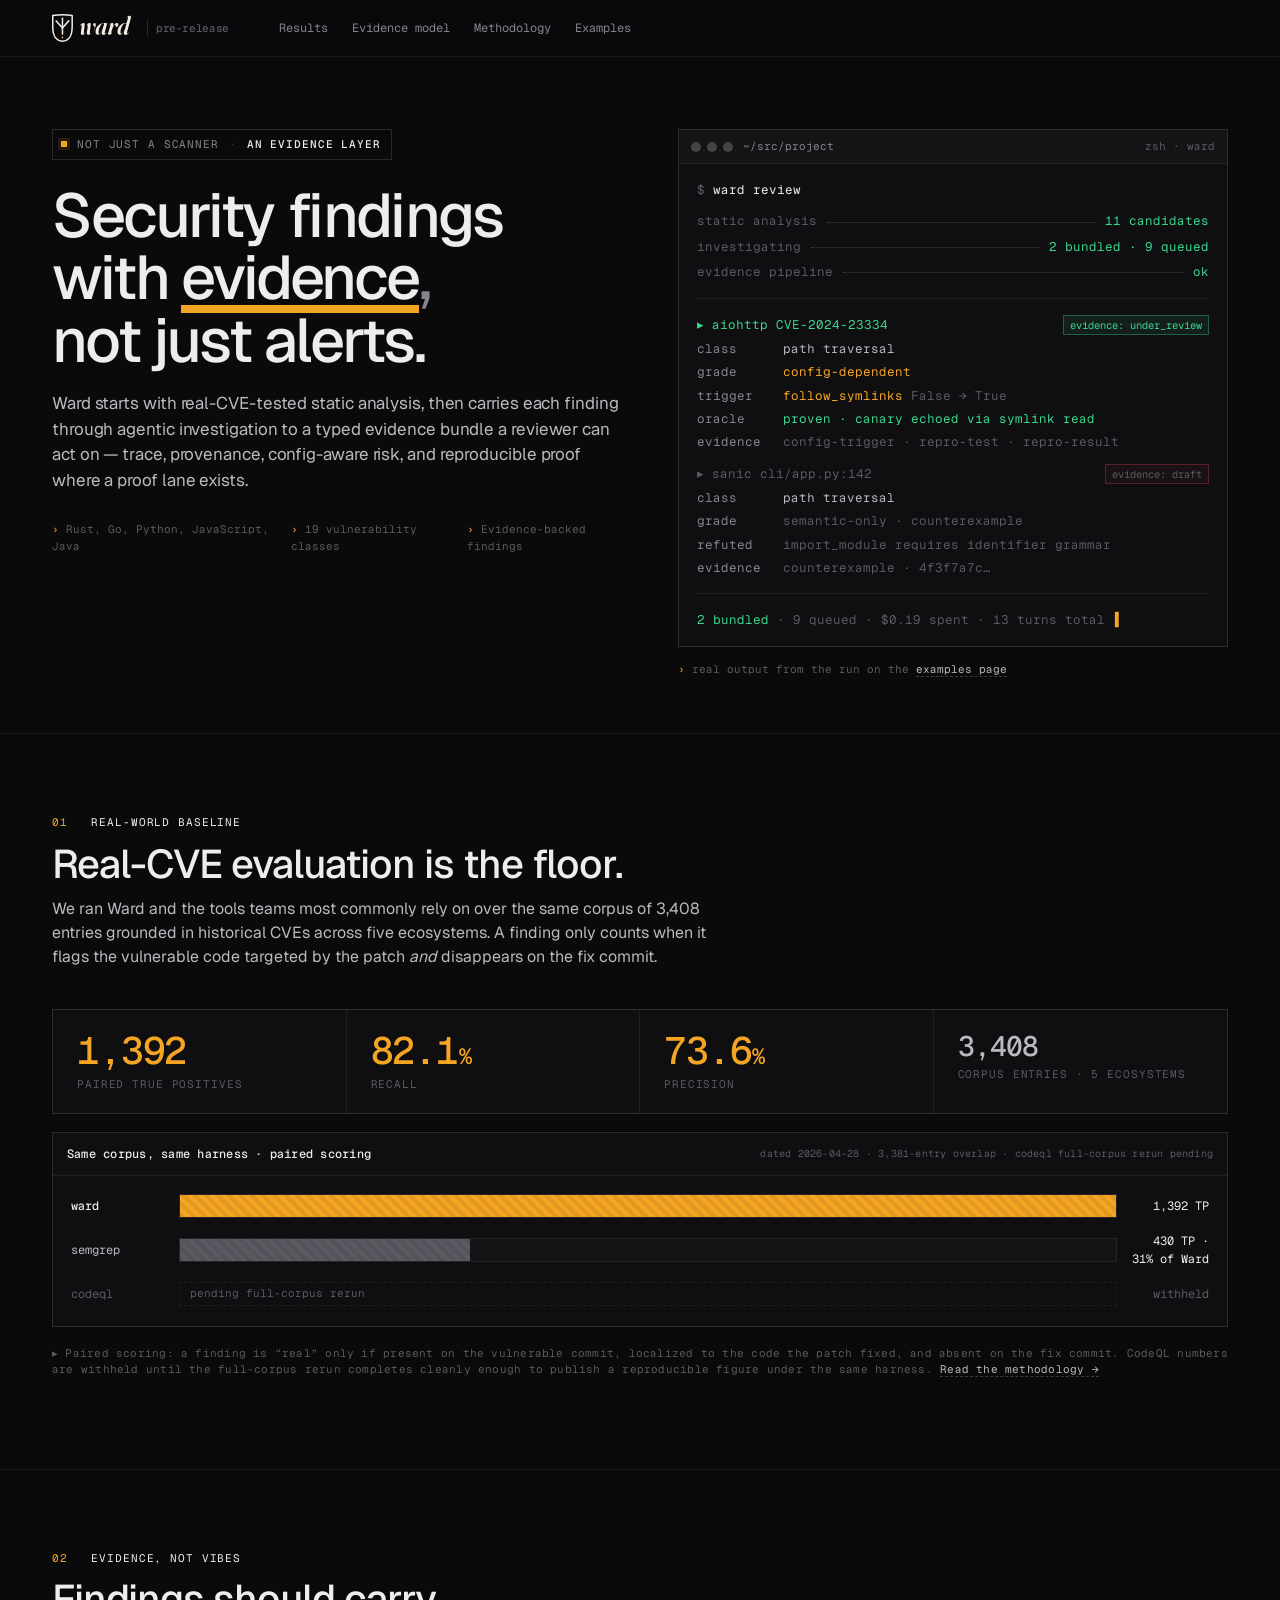
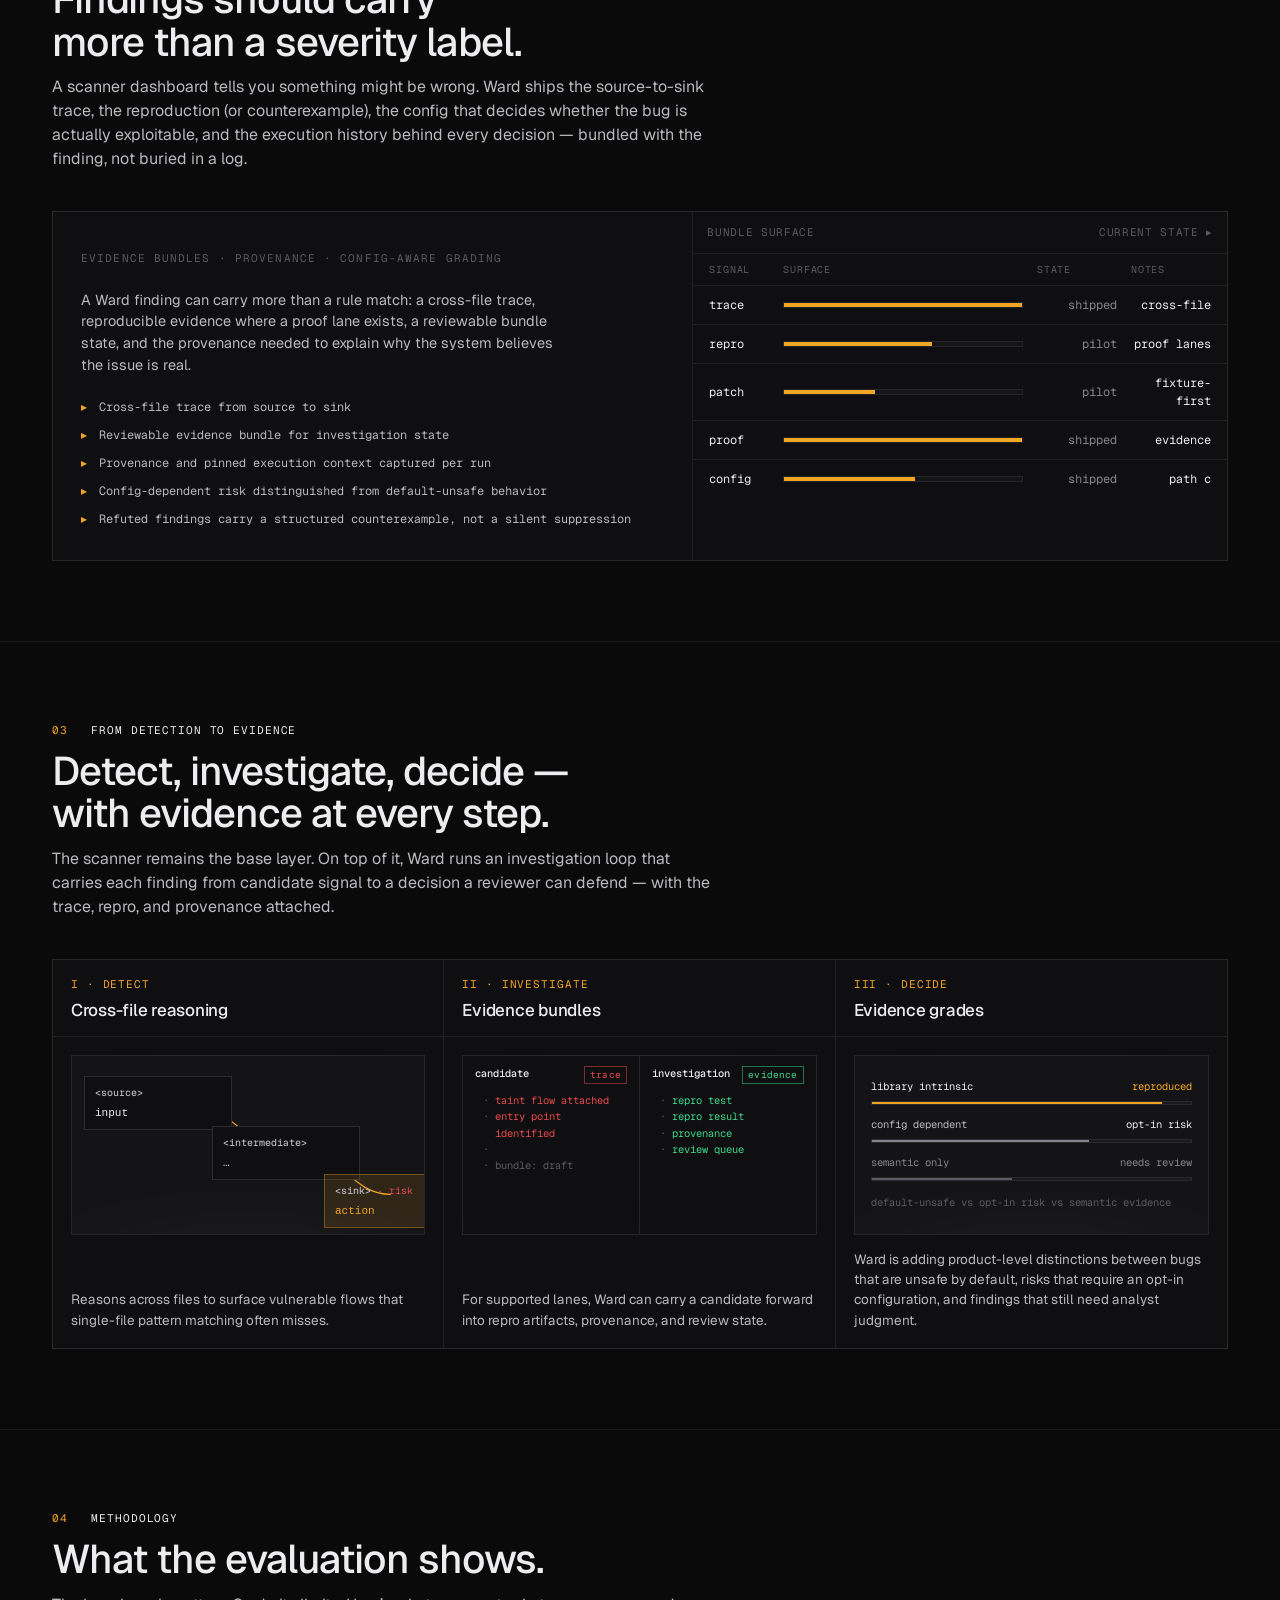
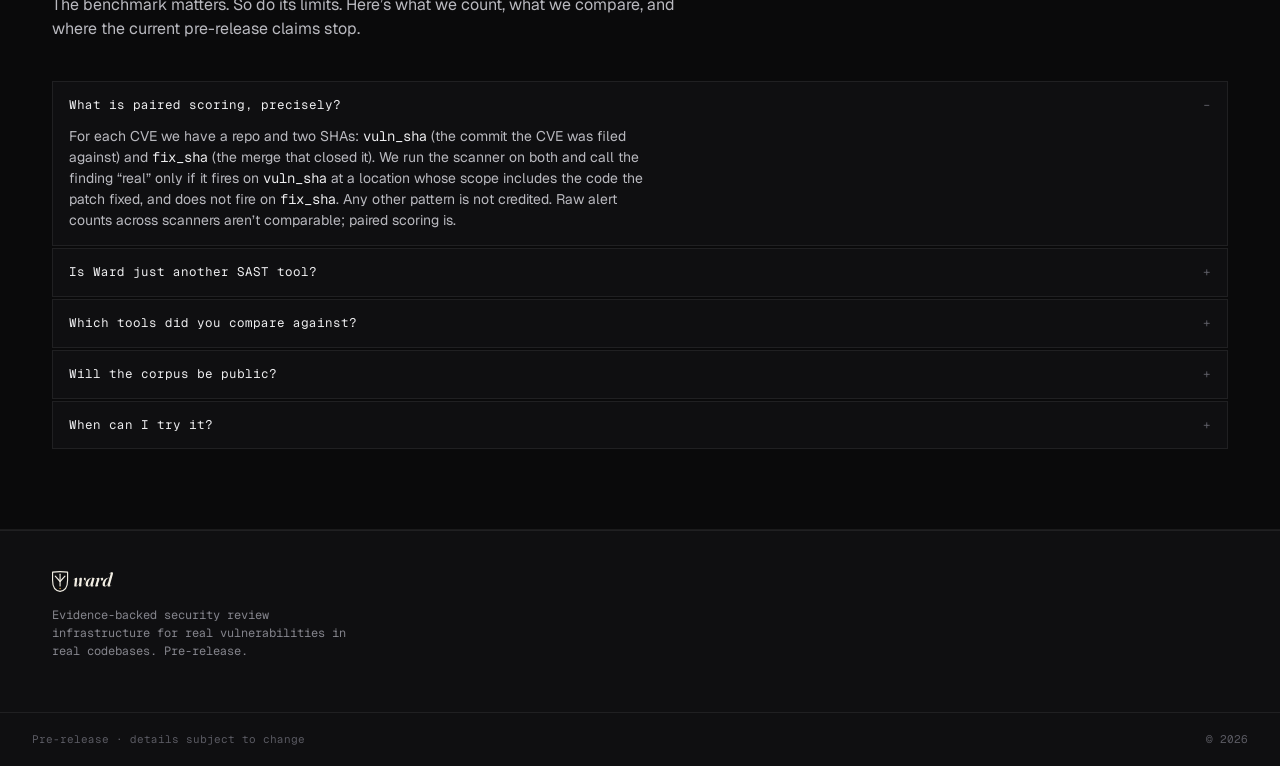
==== commit e0497b7f: "updated numbers" ====
--- a/index.html
+++ b/index.html
@@ -200,15 +200,15 @@
 
         <div class="bench-headline">
           <div class="bench-stat">
-            <div class="bench-stat-v">1,264</div>
+            <div class="bench-stat-v">1,392</div>
             <div class="bench-stat-k">paired true positives</div>
           </div>
           <div class="bench-stat">
-            <div class="bench-stat-v">74.5<span class="bench-stat-unit">%</span></div>
+            <div class="bench-stat-v">82.1<span class="bench-stat-unit">%</span></div>
             <div class="bench-stat-k">recall</div>
           </div>
           <div class="bench-stat">
-            <div class="bench-stat-v">71.8<span class="bench-stat-unit">%</span></div>
+            <div class="bench-stat-v">73.6<span class="bench-stat-unit">%</span></div>
             <div class="bench-stat-k">precision</div>
           </div>
           <div class="bench-stat bench-stat--note">
@@ -220,7 +220,7 @@
         <div class="cmp" id="cmp">
           <div class="cmp-head">
             <h4>Same corpus, same harness · paired scoring</h4>
-            <span class="src">dated 2026-04-11 · semgrep/codeql rerun pending on expanded corpus</span>
+            <span class="src">dated 2026-04-28 · 3,381-entry overlap · codeql full-corpus rerun pending</span>
           </div>
 
           <div class="bars">
@@ -229,14 +229,14 @@
               <div class="bar-track">
                 <i class="bar-fill me" style="--w: 100%"></i>
               </div>
-              <div class="bar-val">799 TP</div>
+              <div class="bar-val">1,392 TP</div>
             </div>
             <div class="bar-row">
               <div class="lbl">semgrep</div>
               <div class="bar-track">
-                <i class="bar-fill" style="--w: 58%"></i>
-              </div>
-              <div class="bar-val">58% of Ward</div>
+                <i class="bar-fill" style="--w: 31%"></i>
+              </div>
+              <div class="bar-val">430 TP · 31% of Ward</div>
             </div>
             <div class="bar-row">
               <div class="lbl" style="color: var(--fg-3)">codeql</div>
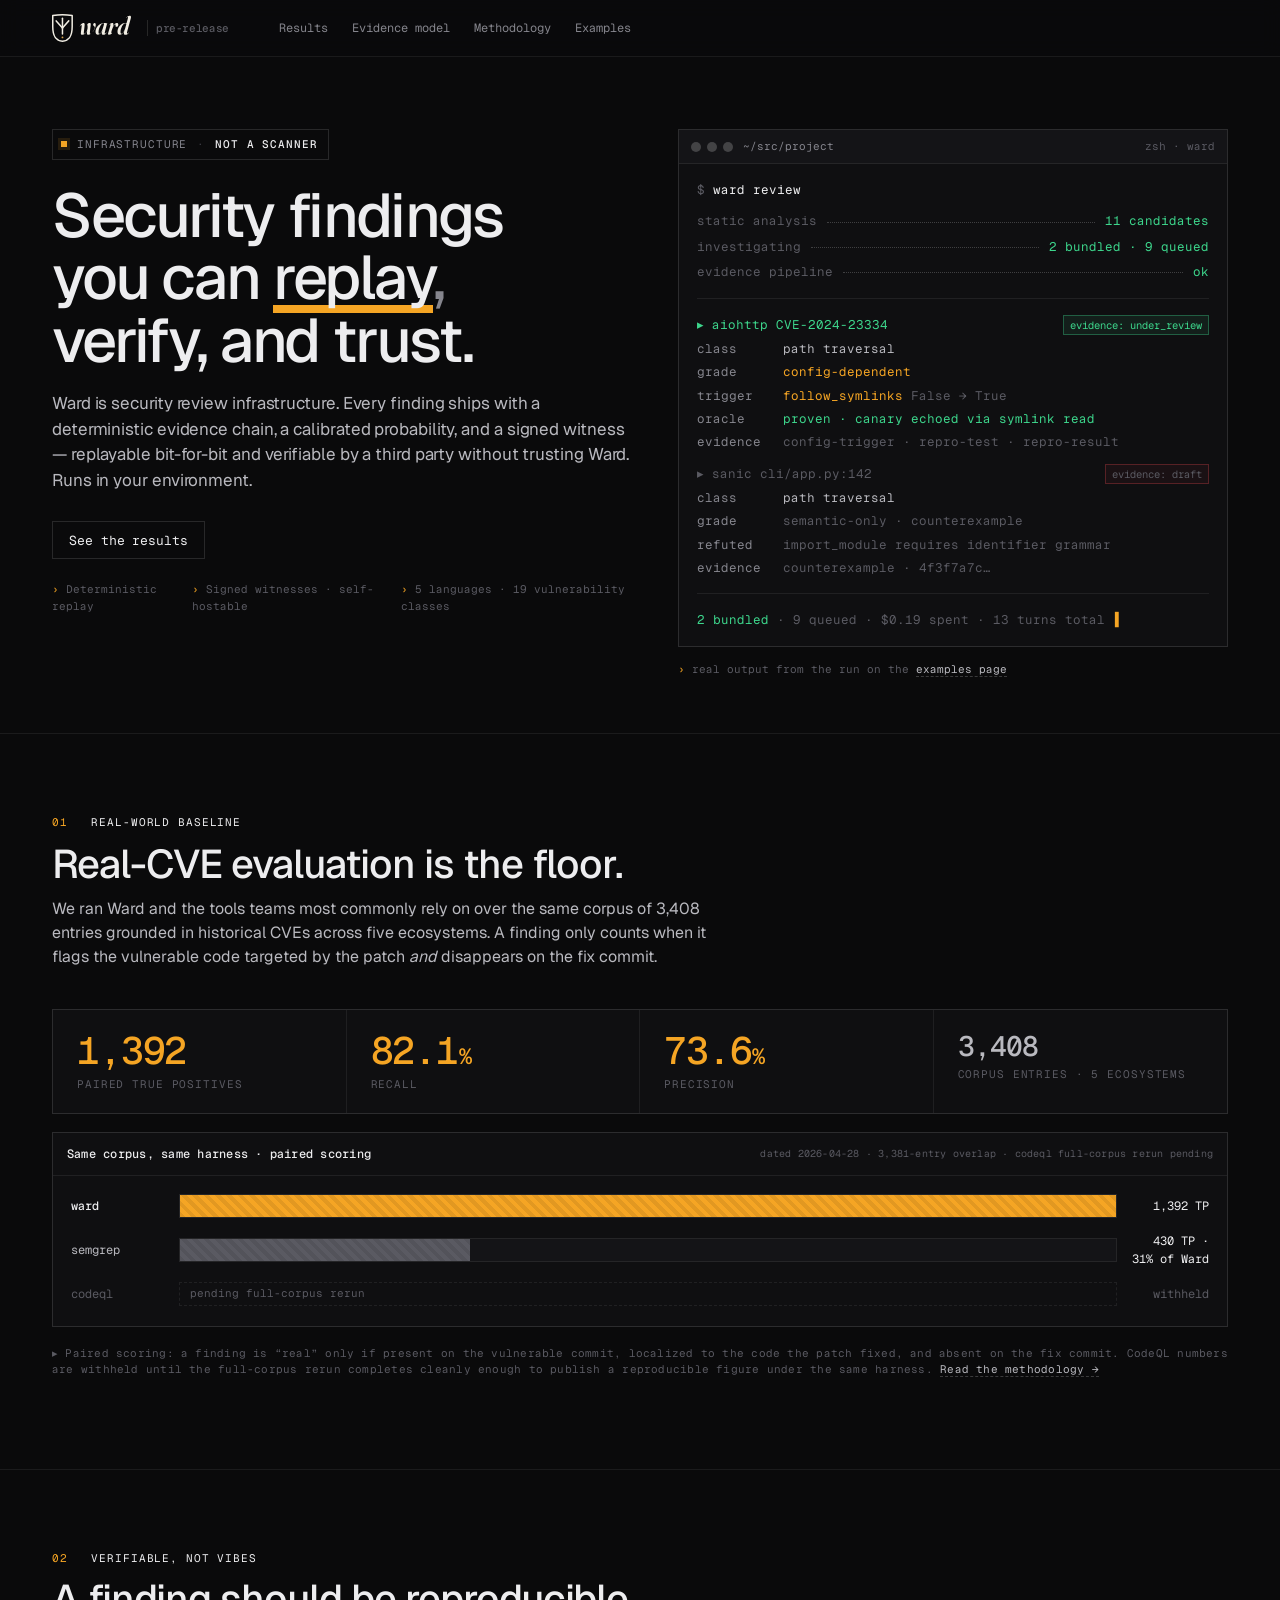
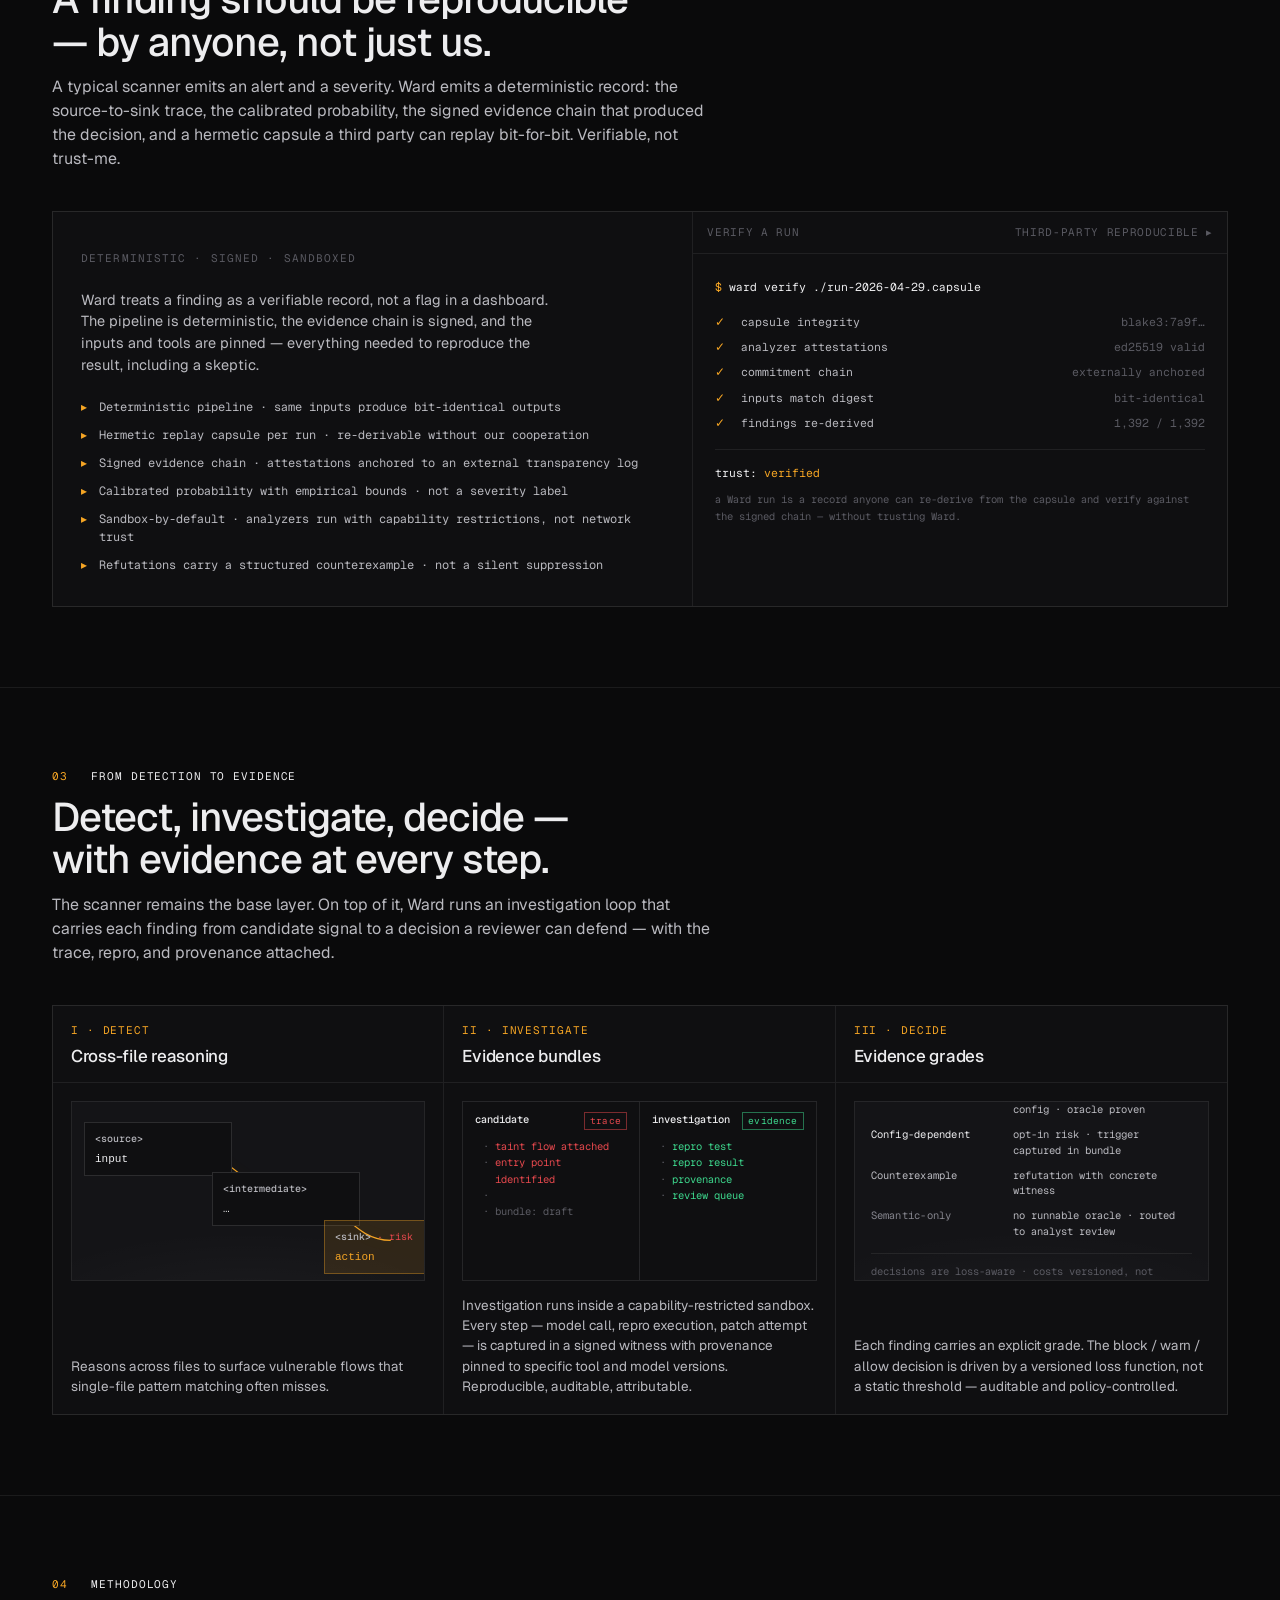
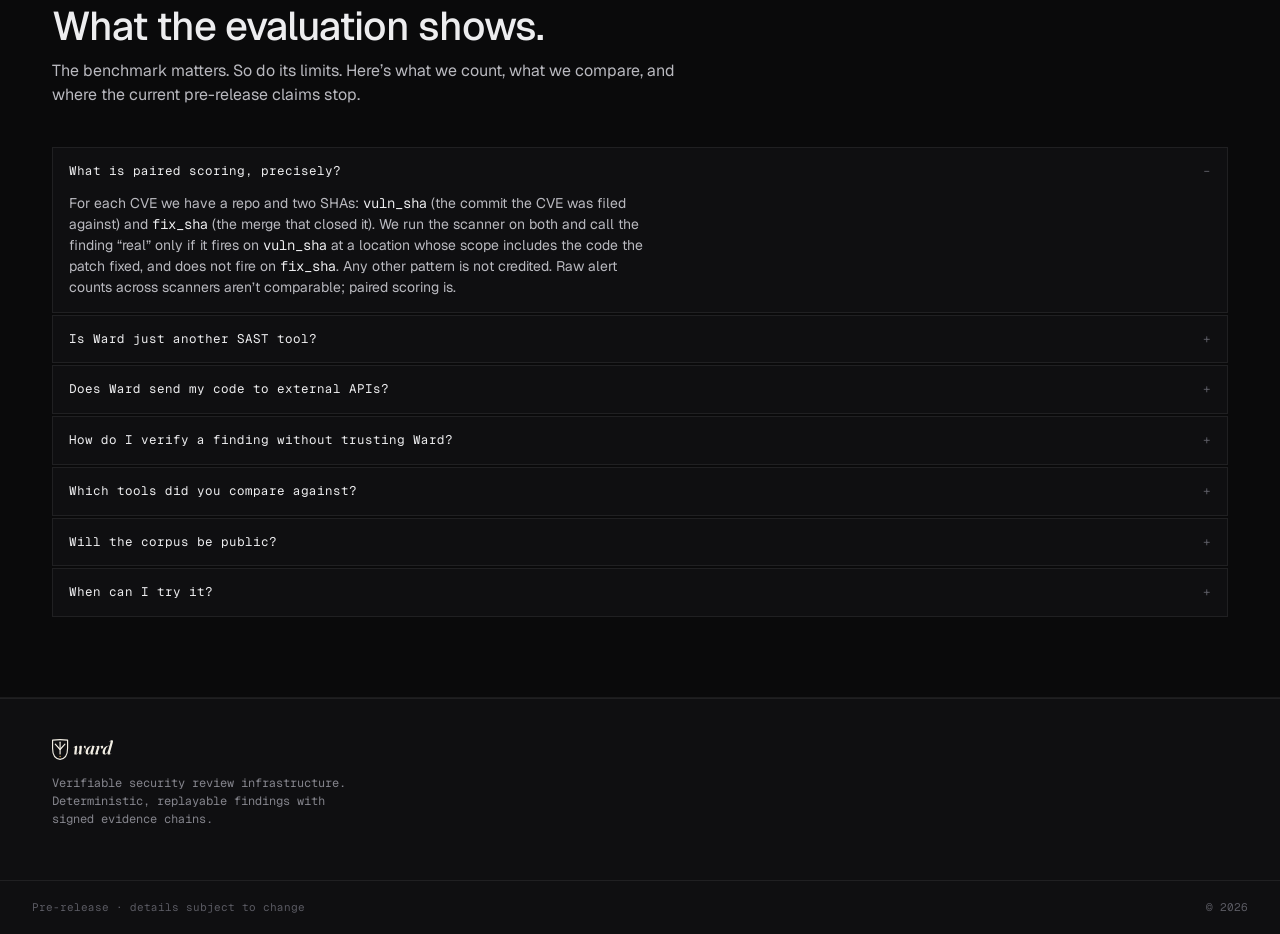
==== commit d964eef4: "new marketing" ====
--- a/index.html
+++ b/index.html
@@ -6,7 +6,7 @@
     <title>Ward</title>
     <meta
       name="description"
-      content="Ward — evidence-backed security review infrastructure for real vulnerabilities in real codebases. Pre-release."
+      content="Ward — verifiable security review infrastructure. Deterministic, replayable findings with signed evidence chains."
     />
 
     <link rel="preconnect" href="https://fonts.googleapis.com" />
@@ -21,27 +21,29 @@
   <body>
     <!-- NAV -->
     <header class="nav">
-        <div class="nav-inner">
-          <div class="brand">
-            <img src="ward-with-word.svg" alt="Ward" />
-            <!-- <svg class="brand-mark" viewBox="0 0 120 160" aria-hidden="true"> -->
-            <!--   <path d="M 8 36 Q 60 26 112 36 L 112 72 C 112 106, 88 130, 60 142 C 32 130, 8 106, 8 72 Z" fill="none" stroke="currentColor" stroke-width="6" stroke-linejoin="round"/> -->
-            <!--   <g stroke="currentColor" stroke-width="9" stroke-linecap="round" fill="none"> -->
-            <!--     <line x1="60" y1="48" x2="60" y2="118"/> -->
-            <!--     <line x1="60" y1="66" x2="34" y2="42"/> -->
-            <!--     <line x1="60" y1="66" x2="86" y2="42"/> -->
-            <!--   </g> -->
-            <!-- </svg> -->
-            <span class="nav-ver">pre-release</span>
-          </div>
+      <div class="nav-inner">
+        <div class="brand">
+          <img src="ward-with-word.svg" alt="Ward" />
+          <!-- <svg class="brand-mark" viewBox="0 0 120 160" aria-hidden="true"> -->
+          <!--   <path d="M 8 36 Q 60 26 112 36 L 112 72 C 112 106, 88 130, 60 142 C 32 130, 8 106, 8 72 Z" fill="none" stroke="currentColor" stroke-width="6" stroke-linejoin="round"/> -->
+          <!--   <g stroke="currentColor" stroke-width="9" stroke-linecap="round" fill="none"> -->
+          <!--     <line x1="60" y1="48" x2="60" y2="118"/> -->
+          <!--     <line x1="60" y1="66" x2="34" y2="42"/> -->
+          <!--     <line x1="60" y1="66" x2="86" y2="42"/> -->
+          <!--   </g> -->
+          <!-- </svg> -->
+          <span class="nav-ver">pre-release</span>
+        </div>
         <nav class="nav-links">
           <a href="#benchmark">Results</a>
           <a href="#how">Evidence model</a>
           <a href="#methodology">Methodology</a>
           <a href="examples.html">Examples</a>
         </nav>
-        <div style="display: none" class="nav-cta">
-          <a class="btn btn-primary" href="#contact">Get notified</a>
+        <div class="nav-cta">
+          <a class="btn btn-primary" href="#contact" style="display: none"
+            >Get notified</a
+          >
         </div>
       </div>
     </header>
@@ -51,25 +53,25 @@
       <div class="hero-grid">
         <div class="hero-copy">
           <div class="eyebrow">
-            <span>not just a scanner</span>
+            <span>infrastructure</span>
             <span style="color: var(--fg-4)">·</span>
-            <b>an evidence layer</b>
+            <b>not a scanner</b>
           </div>
 
           <h1 class="h1" data-tone>
-            Security findings with
-            <span class="under">evidence</span><em>,</em> not just alerts.
+            Security findings you can
+            <span class="under">replay</span><em>,</em> verify, and trust.
           </h1>
 
           <p class="lede" data-tone-lede>
-            Ward starts with real-CVE-tested static analysis, then carries
-            each finding through agentic investigation to a typed evidence
-            bundle a reviewer can act on — trace, provenance, config-aware
-            risk, and reproducible proof where a proof lane exists.
+            Ward is security review infrastructure. Every finding ships with a
+            deterministic evidence chain, a calibrated probability, and a signed
+            witness — replayable bit-for-bit and verifiable by a third party
+            without trusting Ward. Runs in your environment.
           </p>
 
-          <div class="hero-ctas" style="display: none">
-            <a class="btn btn-primary" href="#contact"
+          <div class="hero-ctas">
+            <a class="btn btn-primary" href="#contact" style="display: none"
               >Get notified
               <span
                 class="k"
@@ -85,9 +87,9 @@
           </div>
 
           <div class="hero-note">
-            <span>Rust, Go, Python, JavaScript, Java</span>
-            <span>19 vulnerability classes</span>
-            <span>Evidence-backed findings</span>
+            <span>Deterministic replay</span>
+            <span>Signed witnesses · self-hostable</span>
+            <span>5 languages · 19 vulnerability classes</span>
           </div>
         </div>
 
@@ -102,7 +104,8 @@
             </div>
             <div class="term-body">
               <div class="term-line">
-                <span class="prompt">$</span> <span class="cmd">ward review</span>
+                <span class="prompt">$</span>
+                <span class="cmd">ward review</span>
               </div>
               <div class="term-steps dim">
                 <div class="term-step">
@@ -125,40 +128,56 @@
               <div class="term-finding">
                 <div class="term-finding-head">
                   <span class="ok">▸ aiohttp CVE-2024-23334</span>
-                  <span class="term-chip term-chip--ok">evidence: under_review</span>
+                  <span class="term-chip term-chip--ok"
+                    >evidence: under_review</span
+                  >
                 </div>
                 <div class="term-kv-row">
                   <span class="kv">class</span><span>path traversal</span>
                 </div>
                 <div class="term-kv-row">
-                  <span class="kv">grade</span><span class="warn">config-dependent</span>
+                  <span class="kv">grade</span
+                  ><span class="warn">config-dependent</span>
                 </div>
                 <div class="term-kv-row">
                   <span class="kv">trigger</span>
-                  <span><span class="tok">follow_symlinks</span><span class="dim"> False → True</span></span>
+                  <span
+                    ><span class="tok">follow_symlinks</span
+                    ><span class="dim"> False → True</span></span
+                  >
                 </div>
                 <div class="term-kv-row">
-                  <span class="kv">oracle</span><span class="ok">proven · canary echoed via symlink read</span>
+                  <span class="kv">oracle</span
+                  ><span class="ok"
+                    >proven · canary echoed via symlink read</span
+                  >
                 </div>
                 <div class="term-kv-row">
                   <span class="kv">evidence</span>
-                  <span class="dim">config-trigger · repro-test · repro-result</span>
+                  <span class="dim"
+                    >config-trigger · repro-test · repro-result</span
+                  >
                 </div>
               </div>
               <div class="term-finding">
                 <div class="term-finding-head">
                   <span class="dim">▸ sanic cli/app.py:142</span>
-                  <span class="term-chip term-chip--refuted">evidence: draft</span>
+                  <span class="term-chip term-chip--refuted"
+                    >evidence: draft</span
+                  >
                 </div>
                 <div class="term-kv-row">
                   <span class="kv">class</span><span>path traversal</span>
                 </div>
                 <div class="term-kv-row">
-                  <span class="kv">grade</span><span class="dim">semantic-only · counterexample</span>
+                  <span class="kv">grade</span
+                  ><span class="dim">semantic-only · counterexample</span>
                 </div>
                 <div class="term-kv-row">
                   <span class="kv">refuted</span>
-                  <span class="dim">import_module requires identifier grammar</span>
+                  <span class="dim"
+                    >import_module requires identifier grammar</span
+                  >
                 </div>
                 <div class="term-kv-row">
                   <span class="kv">evidence</span>
@@ -168,13 +187,25 @@
               <hr />
               <div class="term-summary">
                 <span class="ok">2 bundled</span>
-                <span class="dim">· 9 queued · $0.19 spent · 13 turns total</span><span class="cursor"></span>
+                <span class="dim"
+                  >· 9 queued · $0.19 spent · 13 turns total</span
+                ><span class="cursor"></span>
               </div>
             </div>
           </div>
 
           <div class="hero-note" style="margin-top: 14px">
-            <span>real output from the run on the <a href="examples.html" style="color: var(--fg-1); border-bottom: 1px dashed var(--line-3)">examples page</a></span>
+            <span
+              >real output from the run on the
+              <a
+                href="examples.html"
+                style="
+                  color: var(--fg-1);
+                  border-bottom: 1px dashed var(--line-3);
+                "
+                >examples page</a
+              ></span
+            >
           </div>
         </div>
       </div>
@@ -190,11 +221,10 @@
           </div>
           <h2>Real-CVE evaluation is the floor.</h2>
           <p>
-            We ran Ward and the tools teams most commonly rely on over the
-            same corpus of 3,408 entries grounded in historical CVEs across
-            five ecosystems. A finding only counts when it flags the
-            vulnerable code targeted by the patch <em>and</em> disappears
-            on the fix commit.
+            We ran Ward and the tools teams most commonly rely on over the same
+            corpus of 3,408 entries grounded in historical CVEs across five
+            ecosystems. A finding only counts when it flags the vulnerable code
+            targeted by the patch <em>and</em> disappears on the fix commit.
           </p>
         </div>
 
@@ -204,11 +234,15 @@
             <div class="bench-stat-k">paired true positives</div>
           </div>
           <div class="bench-stat">
-            <div class="bench-stat-v">82.1<span class="bench-stat-unit">%</span></div>
+            <div class="bench-stat-v">
+              82.1<span class="bench-stat-unit">%</span>
+            </div>
             <div class="bench-stat-k">recall</div>
           </div>
           <div class="bench-stat">
-            <div class="bench-stat-v">73.6<span class="bench-stat-unit">%</span></div>
+            <div class="bench-stat-v">
+              73.6<span class="bench-stat-unit">%</span>
+            </div>
             <div class="bench-stat-k">precision</div>
           </div>
           <div class="bench-stat bench-stat--note">
@@ -220,7 +254,10 @@
         <div class="cmp" id="cmp">
           <div class="cmp-head">
             <h4>Same corpus, same harness · paired scoring</h4>
-            <span class="src">dated 2026-04-28 · 3,381-entry overlap · codeql full-corpus rerun pending</span>
+            <span class="src"
+              >dated 2026-04-28 · 3,381-entry overlap · codeql full-corpus rerun
+              pending</span
+            >
           </div>
 
           <div class="bars">
@@ -268,11 +305,11 @@
             letter-spacing: 0.02em;
           "
         >
-          ▸ Paired scoring: a finding is &ldquo;real&rdquo; only if present
-          on the vulnerable commit, localized to the code the patch fixed,
-          and absent on the fix commit. CodeQL numbers are withheld until
-          the full-corpus rerun completes cleanly enough to publish a
-          reproducible figure under the same harness.
+          ▸ Paired scoring: a finding is &ldquo;real&rdquo; only if present on
+          the vulnerable commit, localized to the code the patch fixed, and
+          absent on the fix commit. CodeQL numbers are withheld until the
+          full-corpus rerun completes cleanly enough to publish a reproducible
+          figure under the same harness.
           <a
             href="#methodology"
             style="color: var(--fg-1); border-bottom: 1px dashed var(--line-3)"
@@ -288,88 +325,155 @@
         <div class="sec-head">
           <div class="tag">
             <span class="dot">02</span> &nbsp;
-            <span class="n">Evidence, not vibes</span>
-          </div>
-          <h2>Findings should carry more than a severity label.</h2>
+            <span class="n">Verifiable, not vibes</span>
+          </div>
+          <h2>A finding should be reproducible — by anyone, not just us.</h2>
           <p>
-            A scanner dashboard tells you something might be wrong. Ward
-            ships the source-to-sink trace, the reproduction (or
-            counterexample), the config that decides whether the bug is
-            actually exploitable, and the execution history behind every
-            decision — bundled with the finding, not buried in a log.
+            A typical scanner emits an alert and a severity. Ward emits a
+            deterministic record: the source-to-sink trace, the calibrated
+            probability, the signed evidence chain that produced the decision,
+            and a hermetic capsule a third party can replay bit-for-bit.
+            Verifiable, not trust-me.
           </p>
         </div>
 
         <div class="cred-grid">
           <div class="cred-l">
-            <!-- <div class="cred-num">Thousands</div> -->
-            <div class="cred-k">
-              evidence bundles · provenance · config-aware grading
-            </div>
+            <div class="cred-k">deterministic · signed · sandboxed</div>
             <p class="cred-body">
-              A Ward finding can carry more than a rule match: a cross-file
-              trace, reproducible evidence where a proof lane exists, a
-              reviewable bundle state, and the provenance needed to explain why
-              the system believes the issue is real.
+              Ward treats a finding as a verifiable record, not a flag in a
+              dashboard. The pipeline is deterministic, the evidence chain is
+              signed, and the inputs and tools are pinned — everything needed to
+              reproduce the result, including a skeptic.
             </p>
             <ul class="cred-list">
-              <li>Cross-file trace from source to sink</li>
-              <li>Reviewable evidence bundle for investigation state</li>
-              <li>Provenance and pinned execution context captured per run</li>
               <li>
-                Config-dependent risk distinguished from default-unsafe behavior
+                Deterministic pipeline · same inputs produce bit-identical
+                outputs
               </li>
               <li>
-                Refuted findings carry a structured counterexample, not a
-                silent suppression
+                Hermetic replay capsule per run · re-derivable without our
+                cooperation
+              </li>
+              <li>
+                Signed evidence chain · attestations anchored to an external
+                transparency log
+              </li>
+              <li>
+                Calibrated probability with empirical bounds · not a severity
+                label
+              </li>
+              <li>
+                Sandbox-by-default · analyzers run with capability restrictions,
+                not network trust
+              </li>
+              <li>
+                Refutations carry a structured counterexample · not a silent
+                suppression
               </li>
             </ul>
           </div>
 
           <div class="cred-r">
             <div class="cred-right-head">
-              <span>bundle surface</span>
-              <span>current state ▸</span>
-            </div>
-            <div class="corpus">
-              <div class="row head">
-                <span>signal</span><span>surface</span><span>state</span
-                ><span>notes</span>
-              </div>
-              <div class="row">
-                <span class="lang">trace</span
-                ><span
-                  ><span class="meter"><i style="width: 100%"></i></span></span
-                ><span class="count">shipped</span
-                ><span class="rec">cross-file</span>
-              </div>
-              <div class="row">
-                <span class="lang">repro</span
-                ><span
-                  ><span class="meter"><i style="width: 62%"></i></span></span
-                ><span class="count">pilot</span
-                ><span class="rec">proof lanes</span>
-              </div>
-              <div class="row">
-                <span class="lang">patch</span
-                ><span
-                  ><span class="meter"><i style="width: 38%"></i></span></span
-                ><span class="count">pilot</span
-                ><span class="rec">fixture-first</span>
-              </div>
-              <div class="row">
-                <span class="lang">proof</span
-                ><span
-                  ><span class="meter"><i style="width: 100%"></i></span></span
-                ><span class="count">shipped</span
-                ><span class="rec">evidence</span>
-              </div>
-              <div class="row">
-                <span class="lang">config</span
-                ><span
-                  ><span class="meter"><i style="width: 55%"></i></span></span
-                ><span class="count">shipped</span
-                ><span class="rec">path c</span>
+              <span>verify a run</span>
+              <span>third-party reproducible ▸</span>
+            </div>
+            <div
+              style="
+                padding: 22px 22px 24px;
+                font-family: var(--mono);
+                font-size: 11.5px;
+                color: var(--fg-1);
+                line-height: 1.85;
+              "
+            >
+              <div style="color: var(--fg)">
+                <span style="color: var(--accent)">$</span>
+                ward verify ./run-2026-04-29.capsule
+              </div>
+              <div style="margin-top: 14px; display: grid; gap: 4px">
+                <div
+                  style="
+                    display: grid;
+                    grid-template-columns: 16px 1fr auto;
+                    gap: 10px;
+                    align-items: baseline;
+                  "
+                >
+                  <span style="color: var(--accent)">✓</span>
+                  <span>capsule integrity</span>
+                  <span style="color: var(--fg-3)">blake3:7a9f…</span>
+                </div>
+                <div
+                  style="
+                    display: grid;
+                    grid-template-columns: 16px 1fr auto;
+                    gap: 10px;
+                    align-items: baseline;
+                  "
+                >
+                  <span style="color: var(--accent)">✓</span>
+                  <span>analyzer attestations</span>
+                  <span style="color: var(--fg-3)">ed25519 valid</span>
+                </div>
+                <div
+                  style="
+                    display: grid;
+                    grid-template-columns: 16px 1fr auto;
+                    gap: 10px;
+                    align-items: baseline;
+                  "
+                >
+                  <span style="color: var(--accent)">✓</span>
+                  <span>commitment chain</span>
+                  <span style="color: var(--fg-3)">externally anchored</span>
+                </div>
+                <div
+                  style="
+                    display: grid;
+                    grid-template-columns: 16px 1fr auto;
+                    gap: 10px;
+                    align-items: baseline;
+                  "
+                >
+                  <span style="color: var(--accent)">✓</span>
+                  <span>inputs match digest</span>
+                  <span style="color: var(--fg-3)">bit-identical</span>
+                </div>
+                <div
+                  style="
+                    display: grid;
+                    grid-template-columns: 16px 1fr auto;
+                    gap: 10px;
+                    align-items: baseline;
+                  "
+                >
+                  <span style="color: var(--accent)">✓</span>
+                  <span>findings re-derived</span>
+                  <span style="color: var(--fg-3)">1,392 / 1,392</span>
+                </div>
+              </div>
+              <div
+                style="
+                  margin-top: 16px;
+                  padding-top: 12px;
+                  border-top: 1px solid var(--line);
+                  color: var(--fg);
+                "
+              >
+                trust: <span style="color: var(--accent)">verified</span>
+              </div>
+              <div
+                style="
+                  margin-top: 8px;
+                  color: var(--fg-3);
+                  font-size: 10.5px;
+                  line-height: 1.6;
+                "
+              >
+                a Ward run is a record anyone can re-derive from the capsule and
+                verify against the signed chain — without trusting Ward.
               </div>
             </div>
           </div>
@@ -388,9 +492,9 @@
           <h2>Detect, investigate, decide — with evidence at every step.</h2>
           <p>
             The scanner remains the base layer. On top of it, Ward runs an
-            investigation loop that carries each finding from candidate
-            signal to a decision a reviewer can defend — with the trace,
-            repro, and provenance attached.
+            investigation loop that carries each finding from candidate signal
+            to a decision a reviewer can defend — with the trace, repro, and
+            provenance attached.
           </p>
         </div>
 
@@ -488,8 +592,10 @@
                 </div>
               </div>
               <p>
-                For supported lanes, Ward can carry a candidate forward into
-                repro artifacts, provenance, and review state.
+                Investigation runs inside a capability-restricted sandbox. Every
+                step — model call, repro execution, patch attempt — is captured
+                in a signed witness with provenance pinned to specific tool and
+                model versions. Reproducible, auditable, attributable.
               </p>
             </div>
           </div>
@@ -509,112 +615,86 @@
                     font-family: var(--mono);
                     font-size: 10.5px;
                     display: grid;
-                    gap: 6px;
+                    gap: 9px;
                     align-content: center;
                   "
                 >
                   <div
                     style="
                       display: grid;
-                      grid-template-columns: 1fr auto;
-                      align-items: center;
-                      gap: 10px;
+                      grid-template-columns: 130px 1fr;
+                      gap: 12px;
+                      align-items: baseline;
                     "
                   >
-                    <div style="color: var(--fg)">library intrinsic</div>
-                    <div
-                      style="
-                        color: var(--accent);
-                        font-variant-numeric: tabular-nums;
-                      "
-                    >
-                      reproduced
-                    </div>
-                  </div>
-                  <div
-                    style="
-                      height: 4px;
-                      background: var(--bg-3);
-                      border: 1px solid var(--line);
-                    "
-                  >
-                    <div
-                      style="
-                        width: 91%;
-                        height: 100%;
-                        background: var(--accent);
-                      "
-                    ></div>
+                    <div style="color: var(--accent); letter-spacing: 0.02em">
+                      Reproduced
+                    </div>
+                    <div style="color: var(--fg-1)">
+                      exploit runs under default config · oracle proven
+                    </div>
                   </div>
                   <div
                     style="
                       display: grid;
-                      grid-template-columns: 1fr auto;
-                      align-items: center;
-                      gap: 10px;
-                      margin-top: 6px;
+                      grid-template-columns: 130px 1fr;
+                      gap: 12px;
+                      align-items: baseline;
                     "
                   >
-                    <div style="color: var(--fg-1)">config dependent</div>
-                    <div
-                      style="
-                        color: var(--fg);
-                        font-variant-numeric: tabular-nums;
-                      "
-                    >
-                      opt-in risk
-                    </div>
-                  </div>
-                  <div
-                    style="
-                      height: 4px;
-                      background: var(--bg-3);
-                      border: 1px solid var(--line);
-                    "
-                  >
-                    <div
-                      style="width: 68%; height: 100%; background: var(--fg-2)"
-                    ></div>
+                    <div style="color: var(--fg); letter-spacing: 0.02em">
+                      Config-dependent
+                    </div>
+                    <div style="color: var(--fg-1)">
+                      opt-in risk · trigger captured in bundle
+                    </div>
                   </div>
                   <div
                     style="
                       display: grid;
-                      grid-template-columns: 1fr auto;
-                      align-items: center;
-                      gap: 10px;
-                      margin-top: 6px;
+                      grid-template-columns: 130px 1fr;
+                      gap: 12px;
+                      align-items: baseline;
                     "
                   >
-                    <div style="color: var(--fg-2)">semantic only</div>
-                    <div
-                      style="
-                        color: var(--fg-2);
-                        font-variant-numeric: tabular-nums;
-                      "
-                    >
-                      needs review
+                    <div style="color: var(--fg-1); letter-spacing: 0.02em">
+                      Counterexample
+                    </div>
+                    <div style="color: var(--fg-1)">
+                      refutation with concrete witness
                     </div>
                   </div>
                   <div
                     style="
-                      height: 4px;
-                      background: var(--bg-3);
-                      border: 1px solid var(--line);
+                      display: grid;
+                      grid-template-columns: 130px 1fr;
+                      gap: 12px;
+                      align-items: baseline;
                     "
                   >
-                    <div
-                      style="width: 44%; height: 100%; background: var(--fg-3)"
-                    ></div>
-                  </div>
-                  <div style="color: var(--fg-3); margin-top: 8px">
-                    default-unsafe vs opt-in risk vs semantic evidence
+                    <div style="color: var(--fg-2); letter-spacing: 0.02em">
+                      Semantic-only
+                    </div>
+                    <div style="color: var(--fg-1)">
+                      no runnable oracle · routed to analyst review
+                    </div>
+                  </div>
+                  <div
+                    style="
+                      margin-top: 4px;
+                      padding-top: 10px;
+                      border-top: 1px solid var(--line);
+                      color: var(--fg-3);
+                    "
+                  >
+                    decisions are loss-aware · costs versioned, not heuristic
                   </div>
                 </div>
               </div>
               <p>
-                Ward is adding product-level distinctions between bugs that are
-                unsafe by default, risks that require an opt-in configuration,
-                and findings that still need analyst judgment.
+                Each finding carries an explicit grade. The block / warn / allow
+                decision is driven by a versioned loss function, not a static
+                threshold — auditable and policy-controlled.
               </p>
             </div>
           </div>
@@ -660,10 +740,35 @@
             <summary>Is Ward just another SAST tool?</summary>
             <p>
               No. Static analysis is the entry point, not the whole story. Ward
-              is being built as evidence-backed security review infrastructure:
-              scanner findings, evidence bundles, provenance, and reviewable
-              investigation state. The scanner is farther along than the
-              investigation layer today.
+              is verifiable security review infrastructure: deterministic
+              scanner output, signed evidence chains, hermetic replay capsules,
+              calibrated probabilities, and a sandboxed investigation layer on
+              top. The scanner is farther along than the investigation layer
+              today.
+            </p>
+          </details>
+
+          <details>
+            <summary>Does Ward send my code to external APIs?</summary>
+            <p>
+              The static pipeline runs entirely in your environment with no
+              external calls. The investigation layer can use pinned model
+              providers; a fully self-hosted variant for air-gapped deployments
+              is on the near roadmap. In every mode, code only enters declared,
+              sandboxed surfaces, and every model interaction is captured in the
+              signed witness chain.
+            </p>
+          </details>
+
+          <details>
+            <summary>How do I verify a finding without trusting Ward?</summary>
+            <p>
+              Each run produces a hermetic replay capsule and a signed evidence
+              chain anchored to an external transparency log. A third party can
+              re-derive the same findings from the capsule and verify the
+              attestations independently — no Ward cooperation required. Anchor
+              staleness and verification failures explicitly downgrade the
+              run&rsquo;s trust state.
             </p>
           </details>
 
@@ -673,8 +778,8 @@
               The current comparison includes Semgrep. CodeQL is being rerun
               under a stricter full-corpus setup, but those runs currently take
               more than 24 hours and have not completed cleanly enough for us to
-              publish a reproducible headline number. We&rsquo;ll publish the exact
-              versions, configurations, and harness details alongside the
+              publish a reproducible headline number. We&rsquo;ll publish the
+              exact versions, configurations, and harness details alongside the
               benchmark methodology.
             </p>
           </details>
@@ -701,7 +806,7 @@
     </section>
 
     <!-- CONTACT -->
-    <section style="display: none" class="section" id="contact">
+    <section class="section" id="contact" style="display: none">
       <div class="section-inner" style="max-width: 720px">
         <div class="sec-head">
           <div class="tag">
@@ -760,8 +865,8 @@
             class="mono"
             style="color: var(--fg-2); font-size: 12px; max-width: 44ch"
           >
-            Evidence-backed security review infrastructure for real
-            vulnerabilities in real codebases. Pre-release.
+            Verifiable security review infrastructure. Deterministic, replayable
+            findings with signed evidence chains.
           </p>
         </div>
       </div>
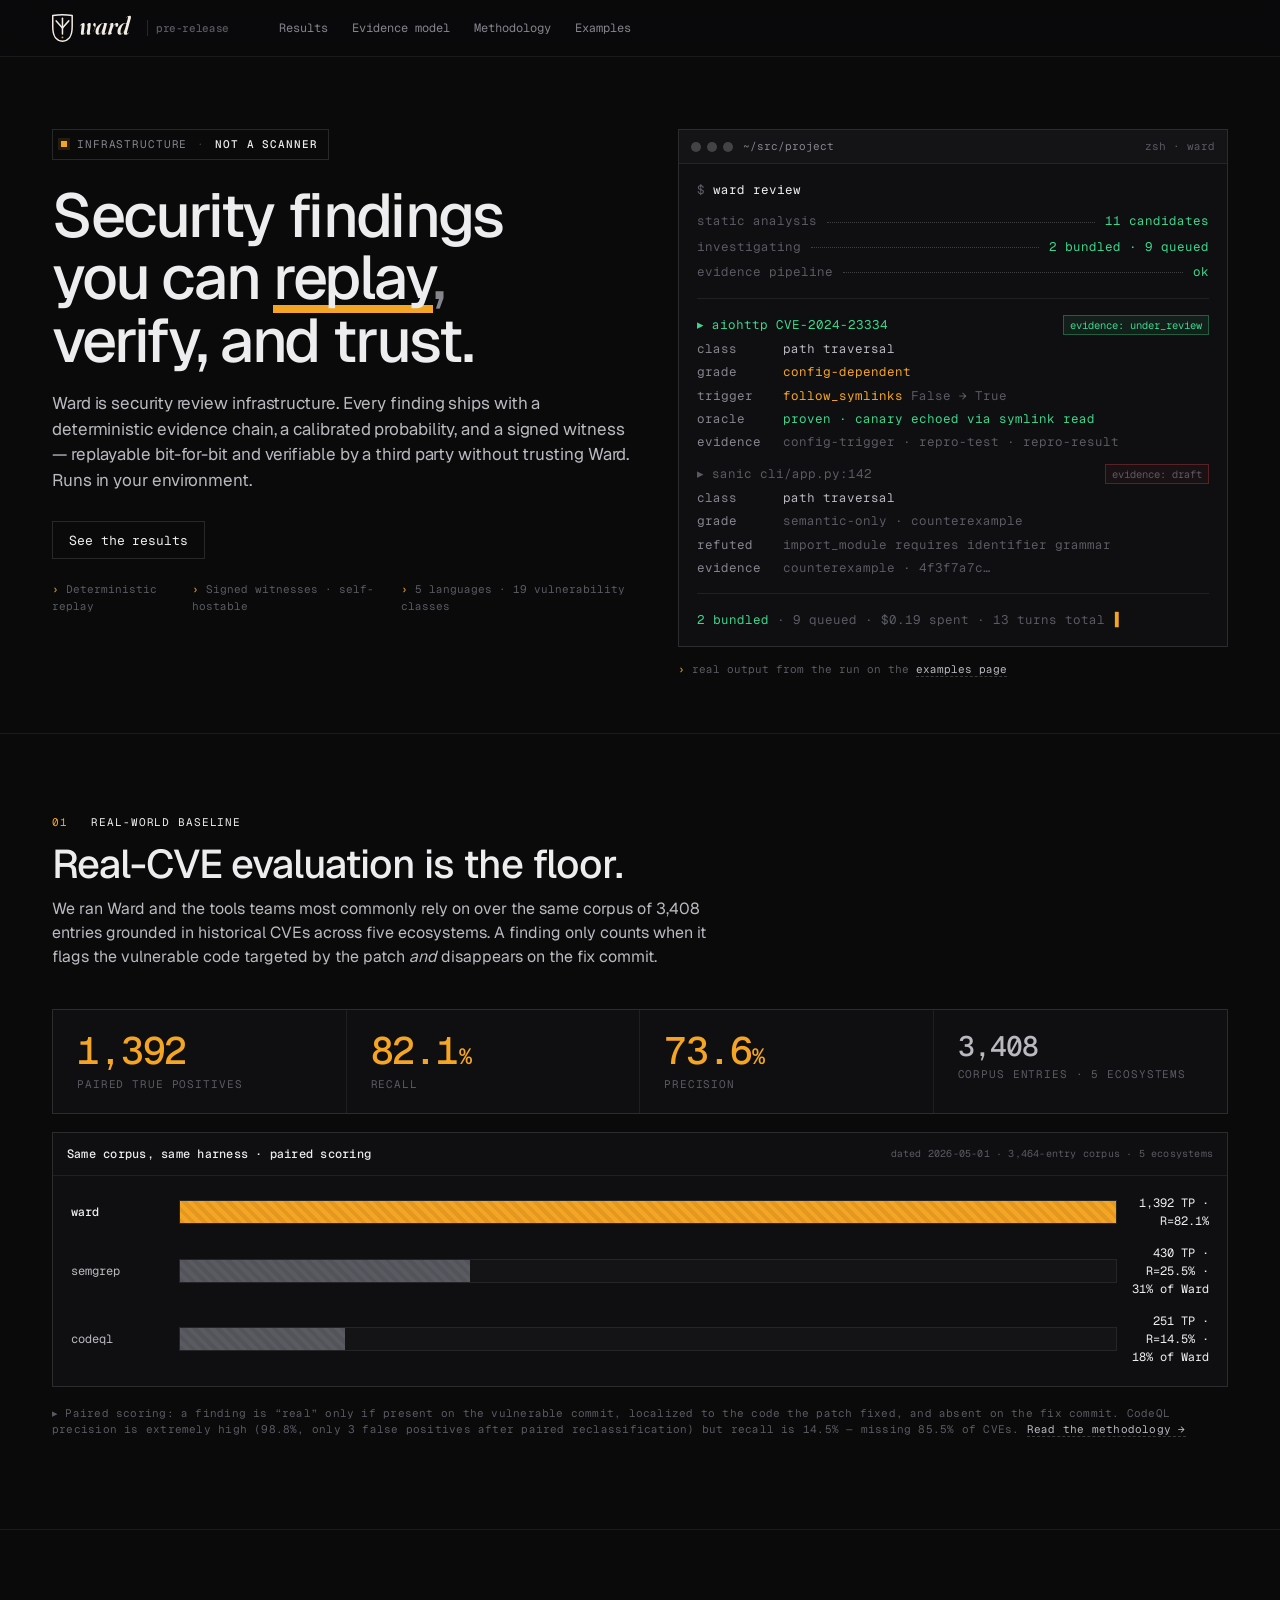
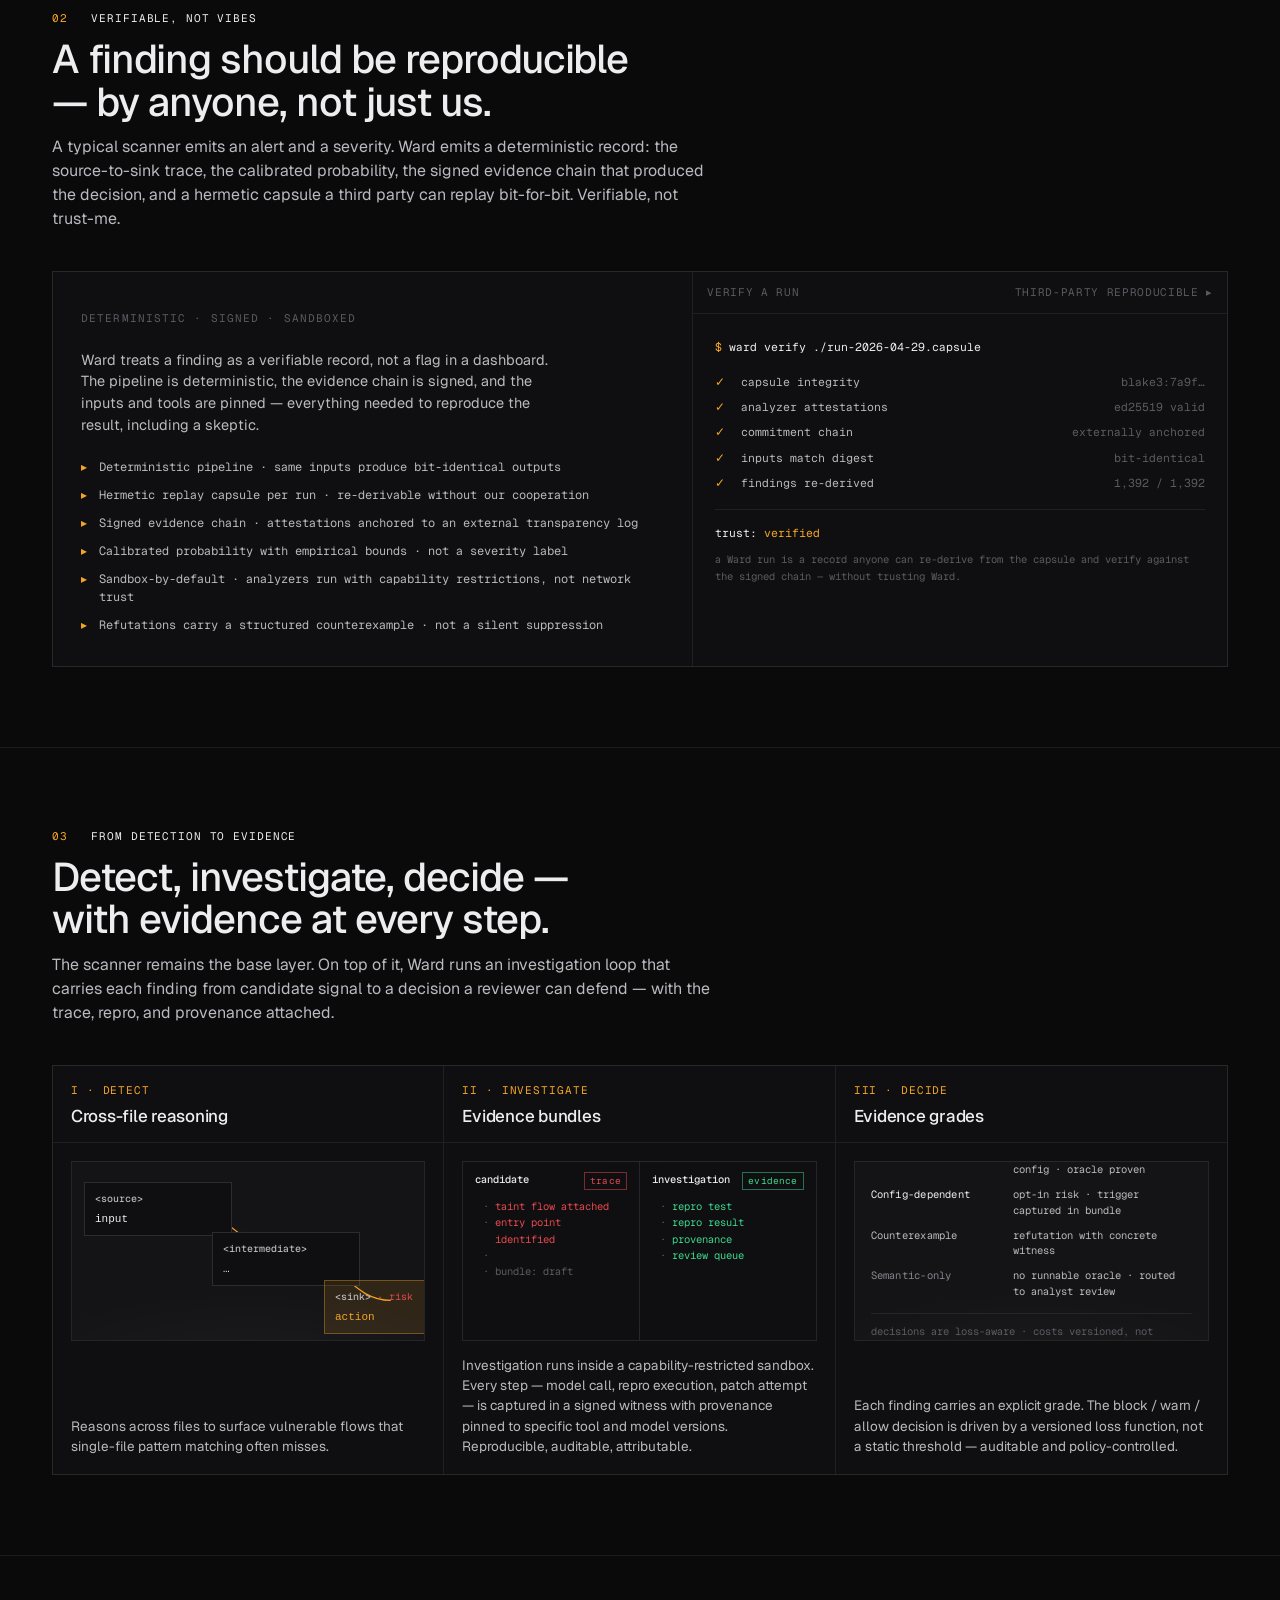
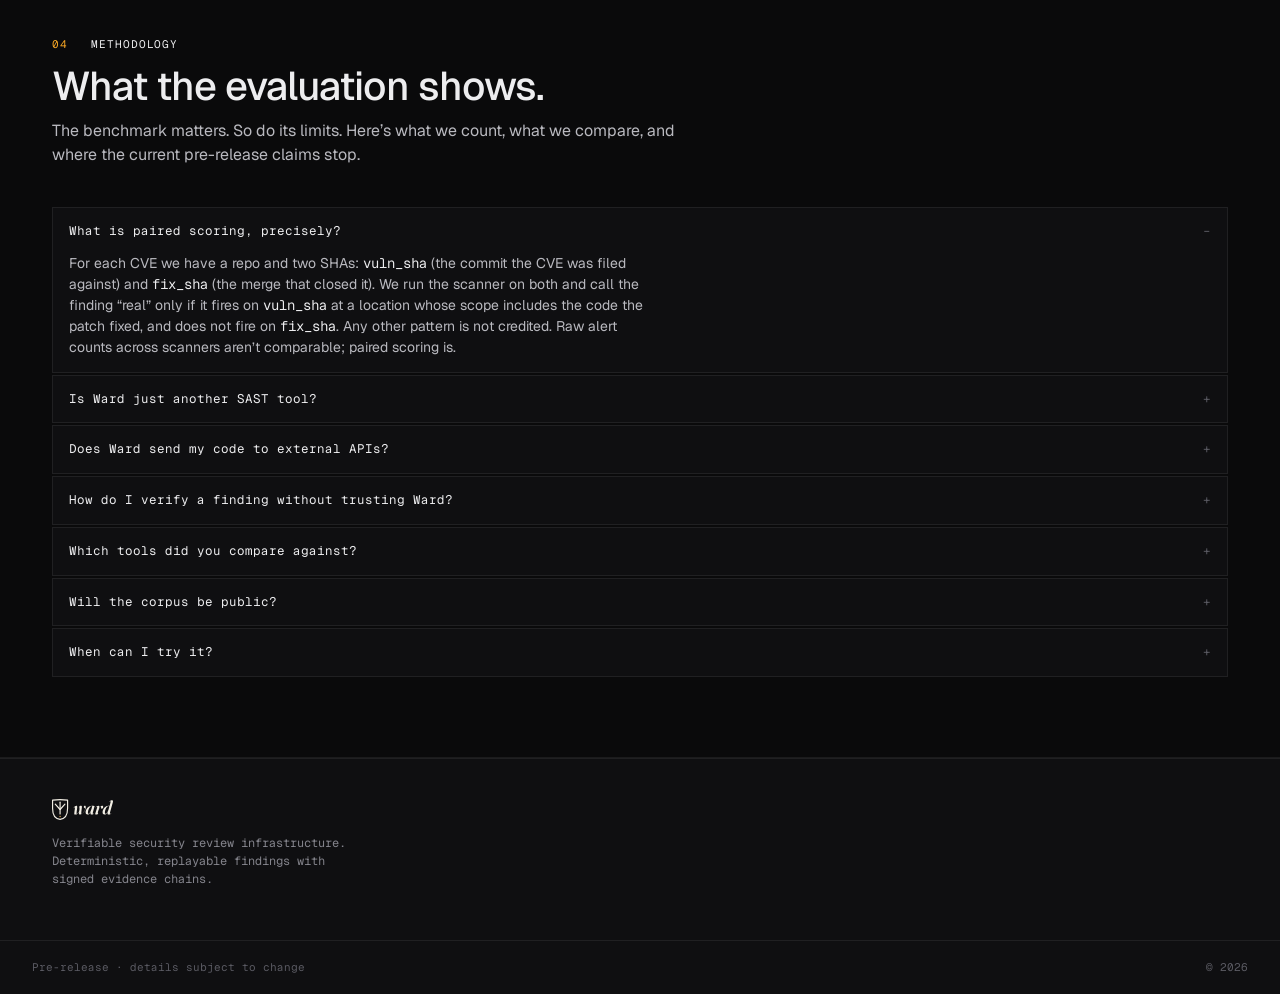
==== commit 234f82bc: "feat(benchmark): add CodeQL full-corpus results — R=14.5% P=98.8%, Ward finds 5.7x more CVEs" ====
--- a/index.html
+++ b/index.html
@@ -255,8 +255,7 @@
           <div class="cmp-head">
             <h4>Same corpus, same harness · paired scoring</h4>
             <span class="src"
-              >dated 2026-04-28 · 3,381-entry overlap · codeql full-corpus rerun
-              pending</span
+              >dated 2026-05-01 · 3,464-entry corpus · 5 ecosystems</span
             >
           </div>
 
@@ -266,32 +265,21 @@
               <div class="bar-track">
                 <i class="bar-fill me" style="--w: 100%"></i>
               </div>
-              <div class="bar-val">1,392 TP</div>
+              <div class="bar-val">1,392 TP · R=82.1%</div>
             </div>
             <div class="bar-row">
               <div class="lbl">semgrep</div>
               <div class="bar-track">
                 <i class="bar-fill" style="--w: 31%"></i>
               </div>
-              <div class="bar-val">430 TP · 31% of Ward</div>
+              <div class="bar-val">430 TP · R=25.5% · 31% of Ward</div>
             </div>
             <div class="bar-row">
-              <div class="lbl" style="color: var(--fg-3)">codeql</div>
-              <div
-                class="bar-track"
-                style="
-                  background: transparent;
-                  border-style: dashed;
-                  display: flex;
-                  align-items: center;
-                  padding: 0 10px;
-                "
-              >
-                <span class="mono" style="color: var(--fg-3); font-size: 11px"
-                  >pending full-corpus rerun</span
-                >
-              </div>
-              <div class="bar-val" style="color: var(--fg-3)">withheld</div>
+              <div class="lbl">codeql</div>
+              <div class="bar-track">
+                <i class="bar-fill" style="--w: 17.6%"></i>
+              </div>
+              <div class="bar-val">251 TP · R=14.5% · 18% of Ward</div>
             </div>
           </div>
         </div>
@@ -307,9 +295,9 @@
         >
           ▸ Paired scoring: a finding is &ldquo;real&rdquo; only if present on
           the vulnerable commit, localized to the code the patch fixed, and
-          absent on the fix commit. CodeQL numbers are withheld until the
-          full-corpus rerun completes cleanly enough to publish a reproducible
-          figure under the same harness.
+          absent on the fix commit. CodeQL precision is extremely high (98.8%,
+          only 3 false positives after paired reclassification) but recall is
+          14.5% &mdash; missing 85.5% of CVEs.
           <a
             href="#methodology"
             style="color: var(--fg-1); border-bottom: 1px dashed var(--line-3)"
@@ -775,11 +763,12 @@
           <details>
             <summary>Which tools did you compare against?</summary>
             <p>
-              The current comparison includes Semgrep. CodeQL is being rerun
-              under a stricter full-corpus setup, but those runs currently take
-              more than 24 hours and have not completed cleanly enough for us to
-              publish a reproducible headline number. We&rsquo;ll publish the
-              exact versions, configurations, and harness details alongside the
+              The current comparison includes Semgrep and CodeQL. Both were run
+              over the same 3,464-entry corpus under the same paired-scoring
+              harness. CodeQL was run at full-corpus scale (2026-05-01) using
+              CodeQL CLI 2.24.3 with the javascript-security-extended and
+              equivalent language query suites. We&rsquo;ll publish the exact
+              versions, configurations, and harness details alongside the
               benchmark methodology.
             </p>
           </details>
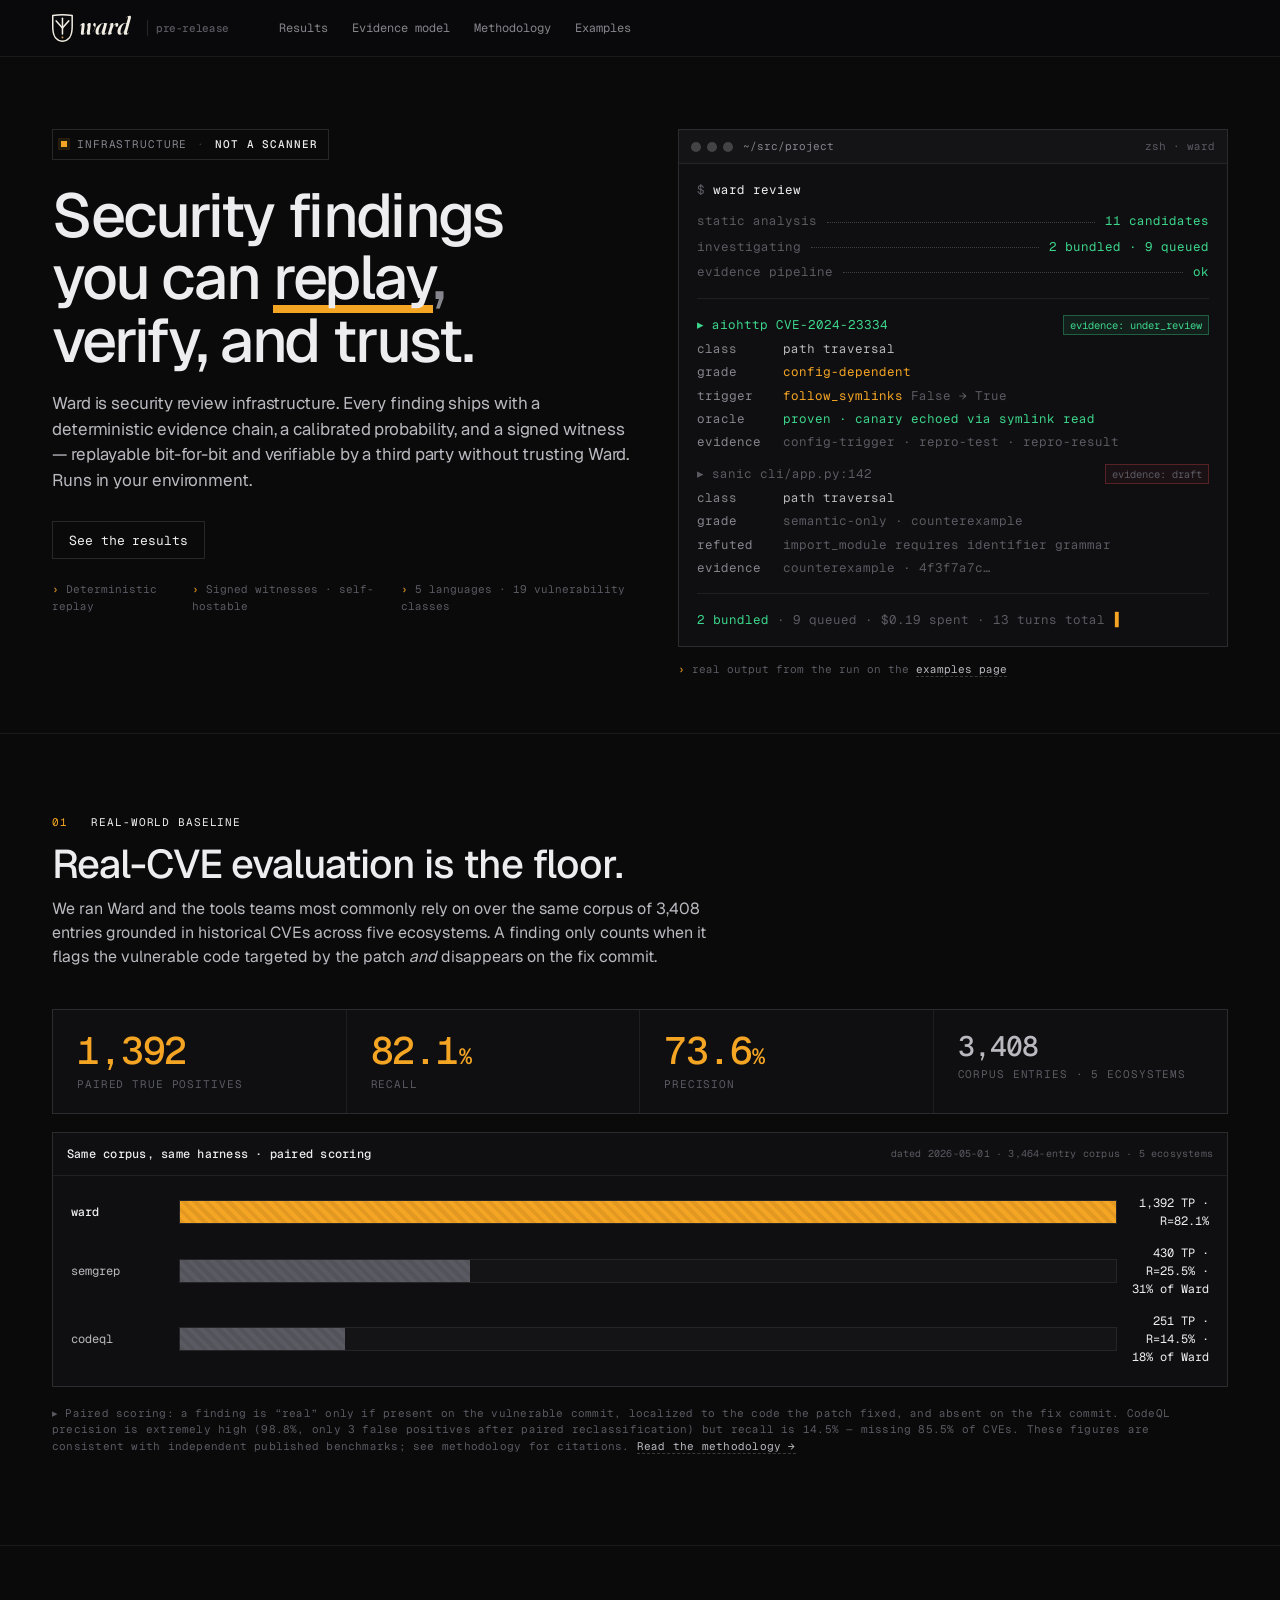
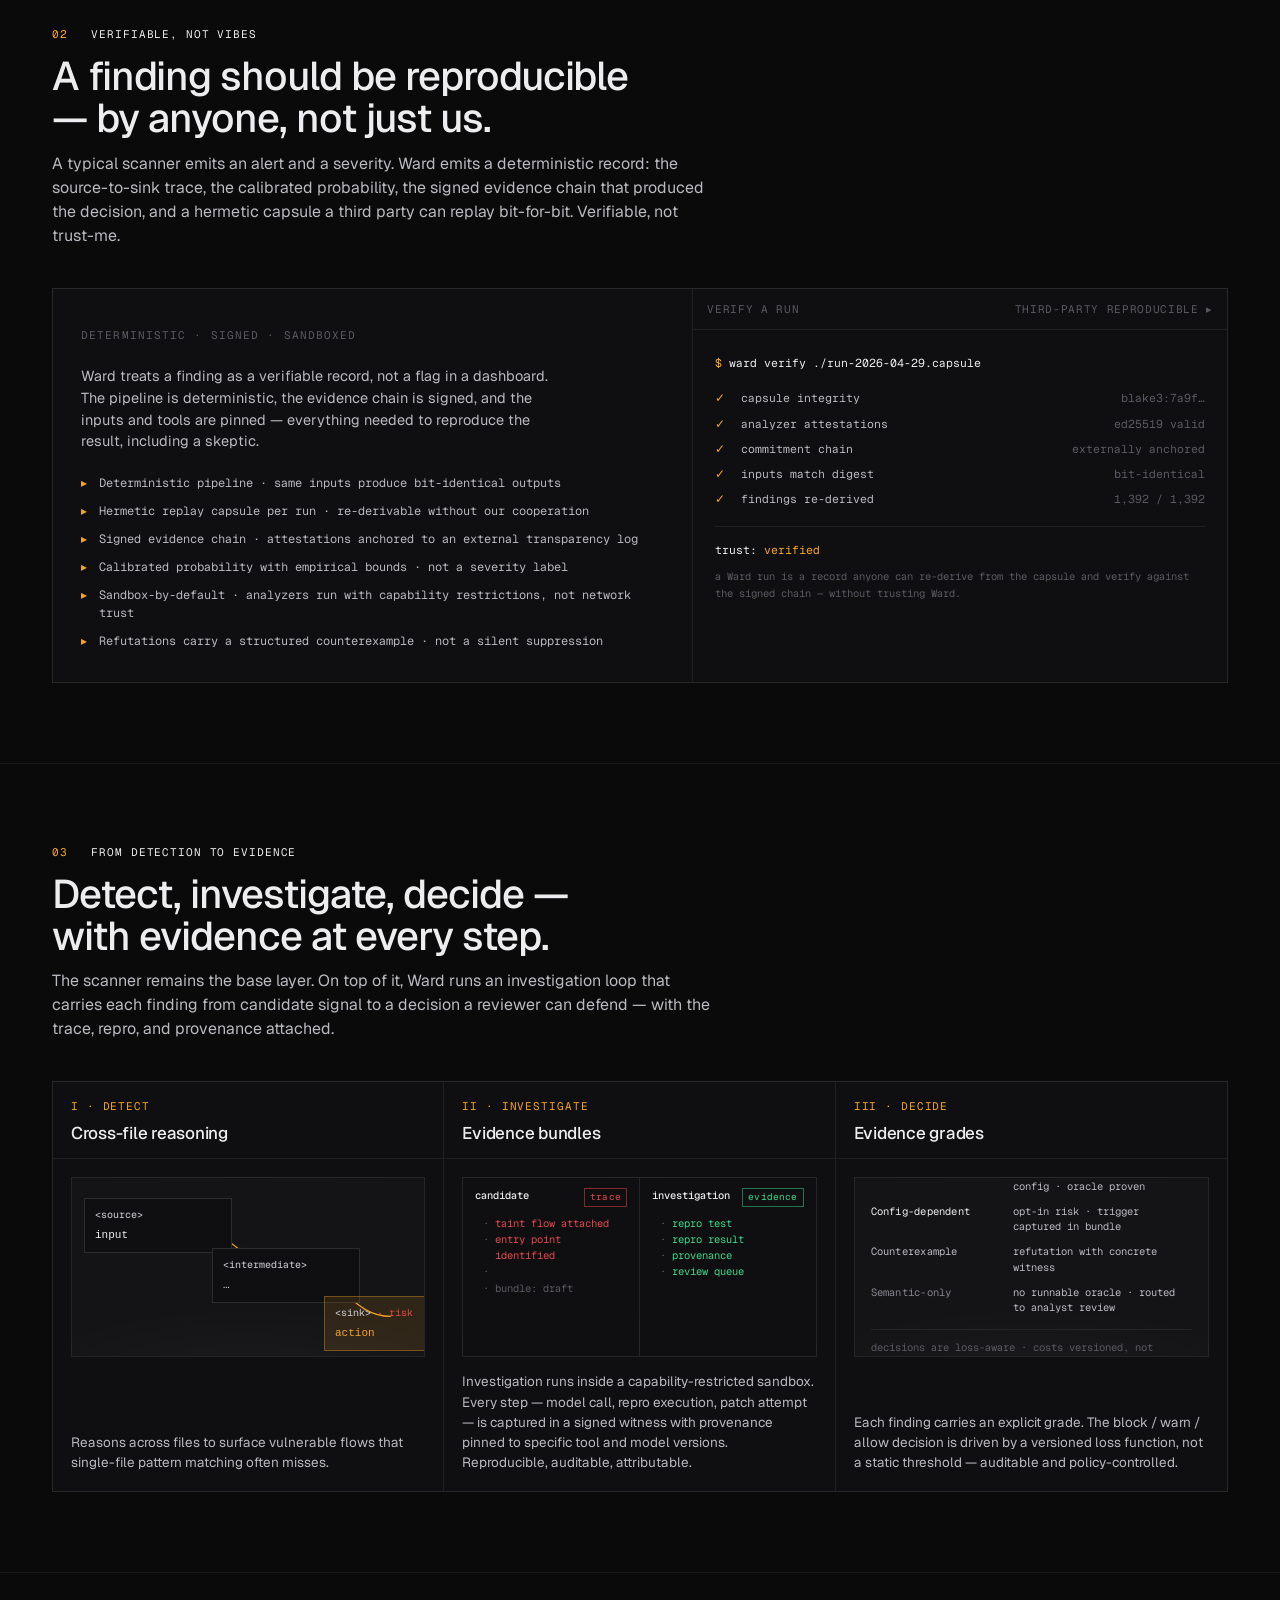
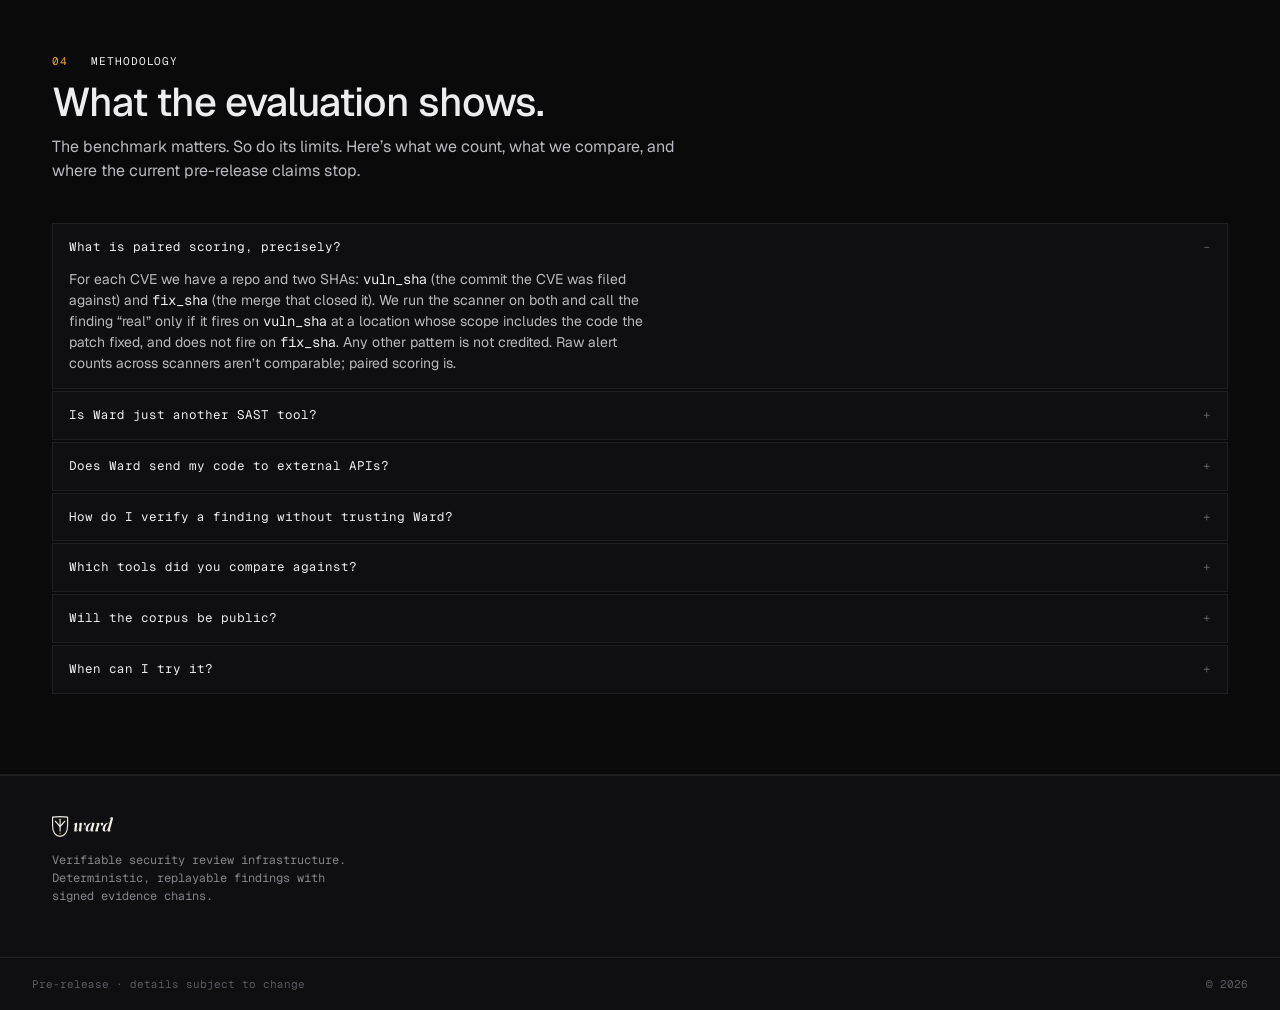
==== commit 4b2786bb: "docs(methodology): cite published benchmarks validating CodeQL/Semgrep recall figures" ====
--- a/index.html
+++ b/index.html
@@ -297,7 +297,8 @@
           the vulnerable commit, localized to the code the patch fixed, and
           absent on the fix commit. CodeQL precision is extremely high (98.8%,
           only 3 false positives after paired reclassification) but recall is
-          14.5% &mdash; missing 85.5% of CVEs.
+          14.5% &mdash; missing 85.5% of CVEs. These figures are consistent with
+          independent published benchmarks; see methodology for citations.
           <a
             href="#methodology"
             style="color: var(--fg-1); border-bottom: 1px dashed var(--line-3)"
@@ -770,6 +771,27 @@
               equivalent language query suites. We&rsquo;ll publish the exact
               versions, configurations, and harness details alongside the
               benchmark methodology.
+            </p>
+            <p>
+              The recall figures we observe for CodeQL (~14%) and Semgrep (~25%)
+              are consistent with the published academic literature. Independent
+              evaluations report CodeQL at 20–22.5% recall on Java-only CVE
+              corpora (Bennett et al., EASE 2024; IRIS / CWE-Bench-Java, ICLR
+              2025), and lower still on Go and Rust where query coverage is
+              thinner. Semgrep off-the-shelf is reported at 17–24% on real Python
+              and JavaScript CVE datasets (RealVuln, arXiv:2604.13764; DeepSource
+              OSS CVE benchmark). Our paired methodology &mdash; which requires a
+              finding to be localized to the patched code and absent on the fix
+              commit &mdash; is stricter than most published evaluations, so our
+              numbers sit at or slightly below the published midpoints.
+            </p>
+            <p>
+              The gap is structural: the same EASE 2024 study attributes 76.9% of
+              all SAST false negatives to missing or insufficient rules, not
+              engine limitations. The tools miss what they miss because no one has
+              written the query or sink specification for that vulnerability
+              pattern yet &mdash; not because taint analysis fundamentally
+              can&rsquo;t reach it.
             </p>
           </details>
 
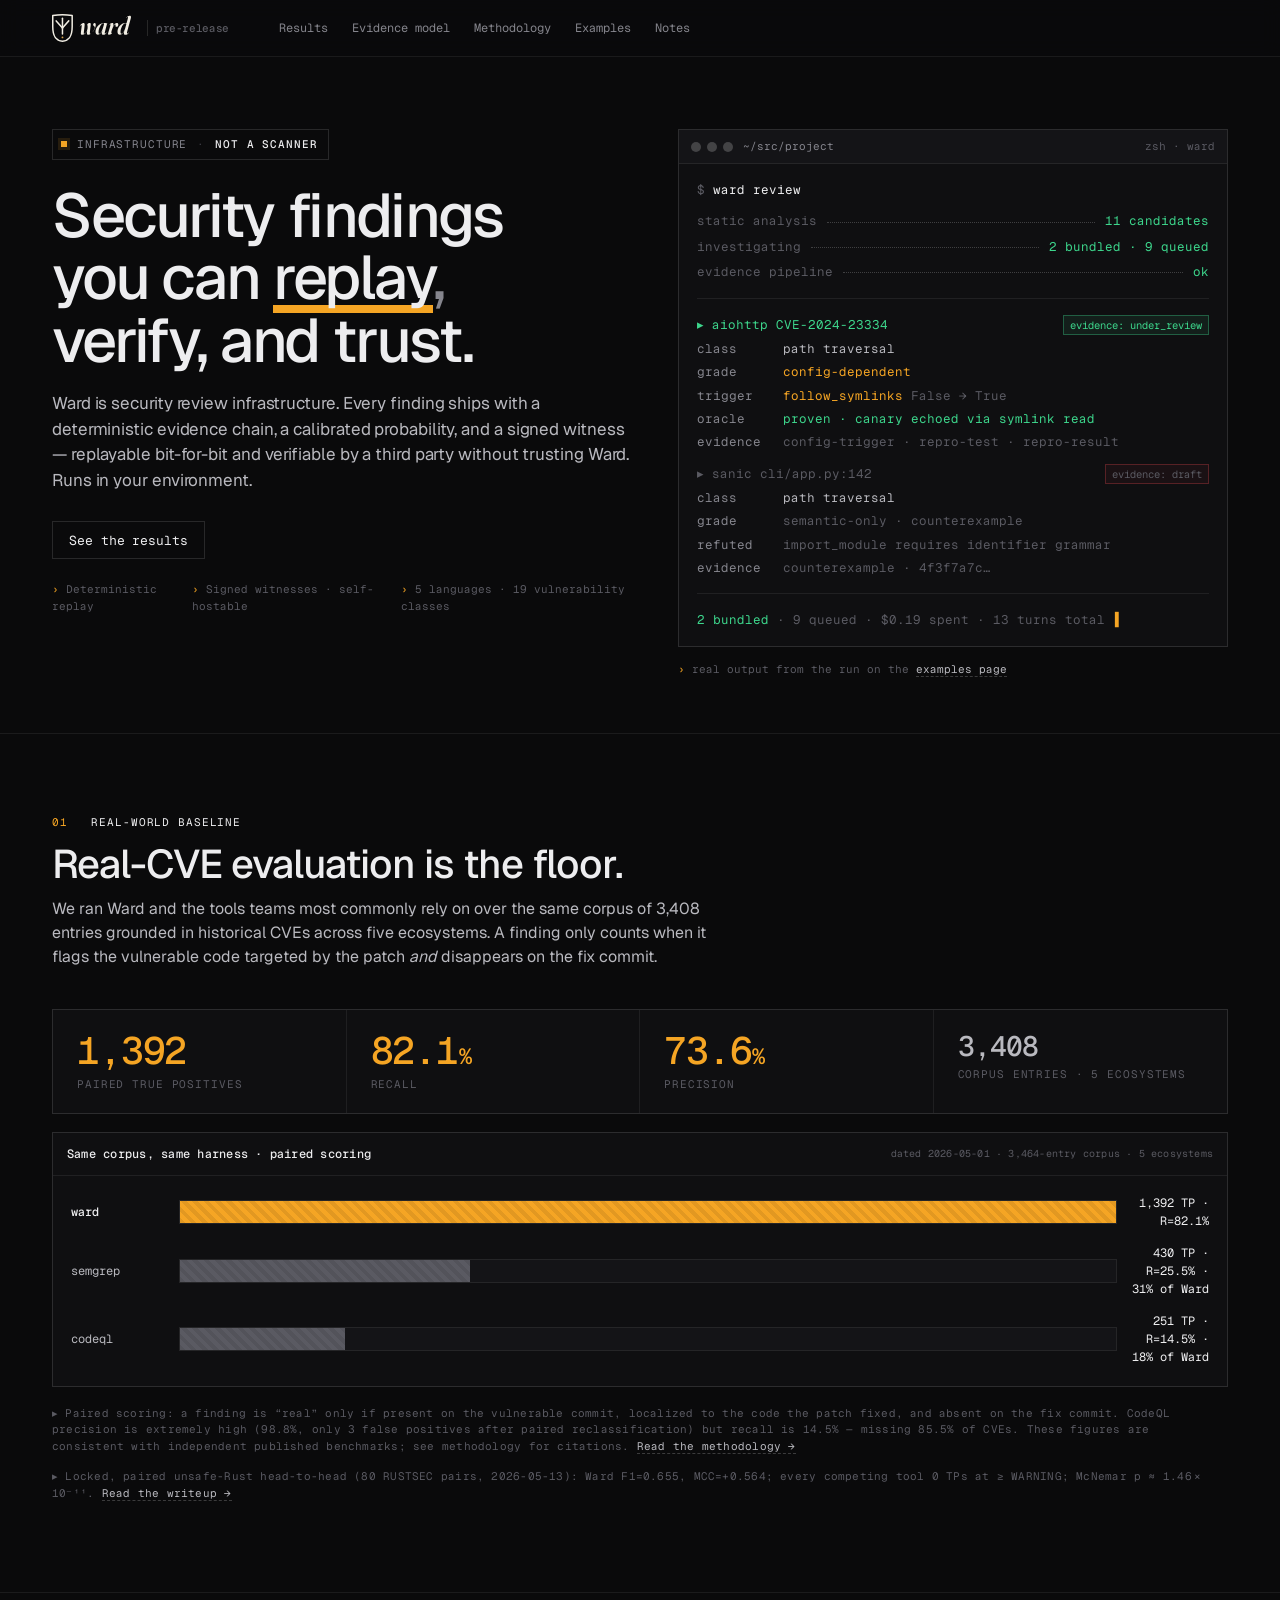
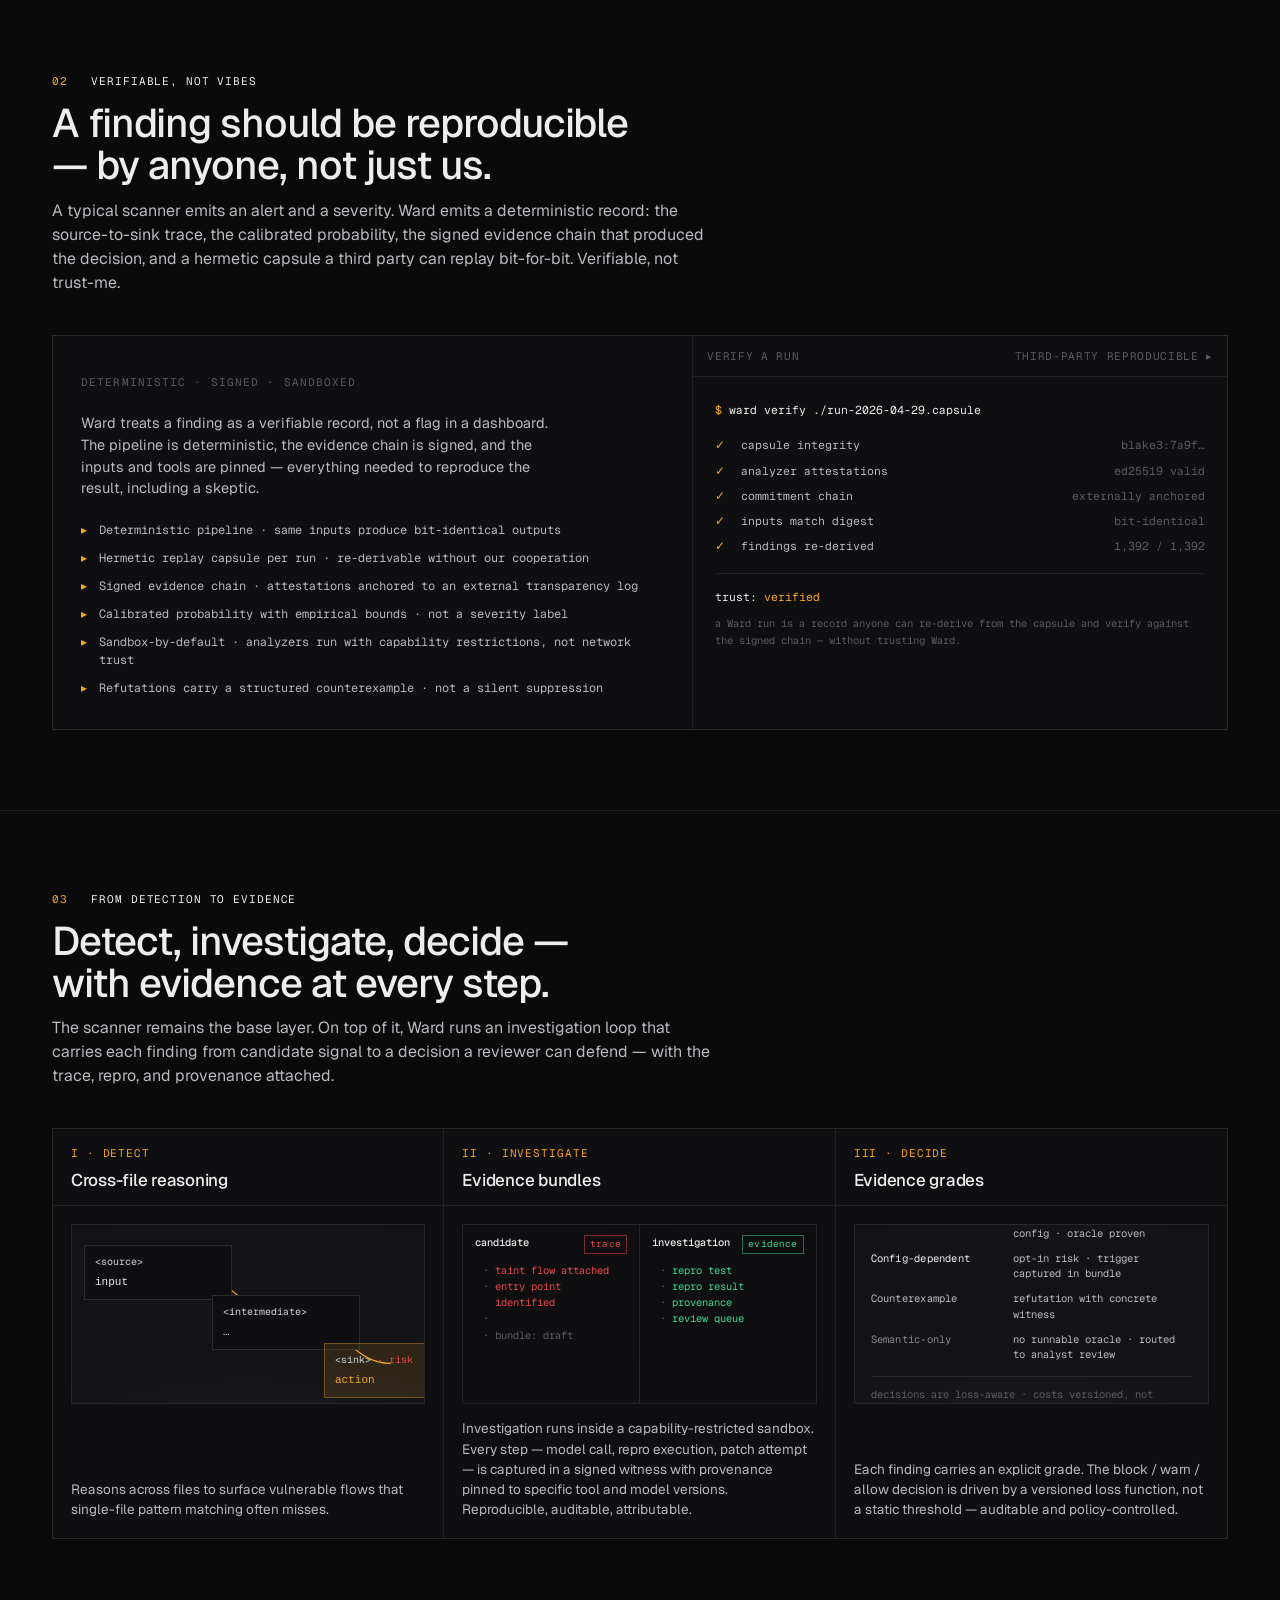
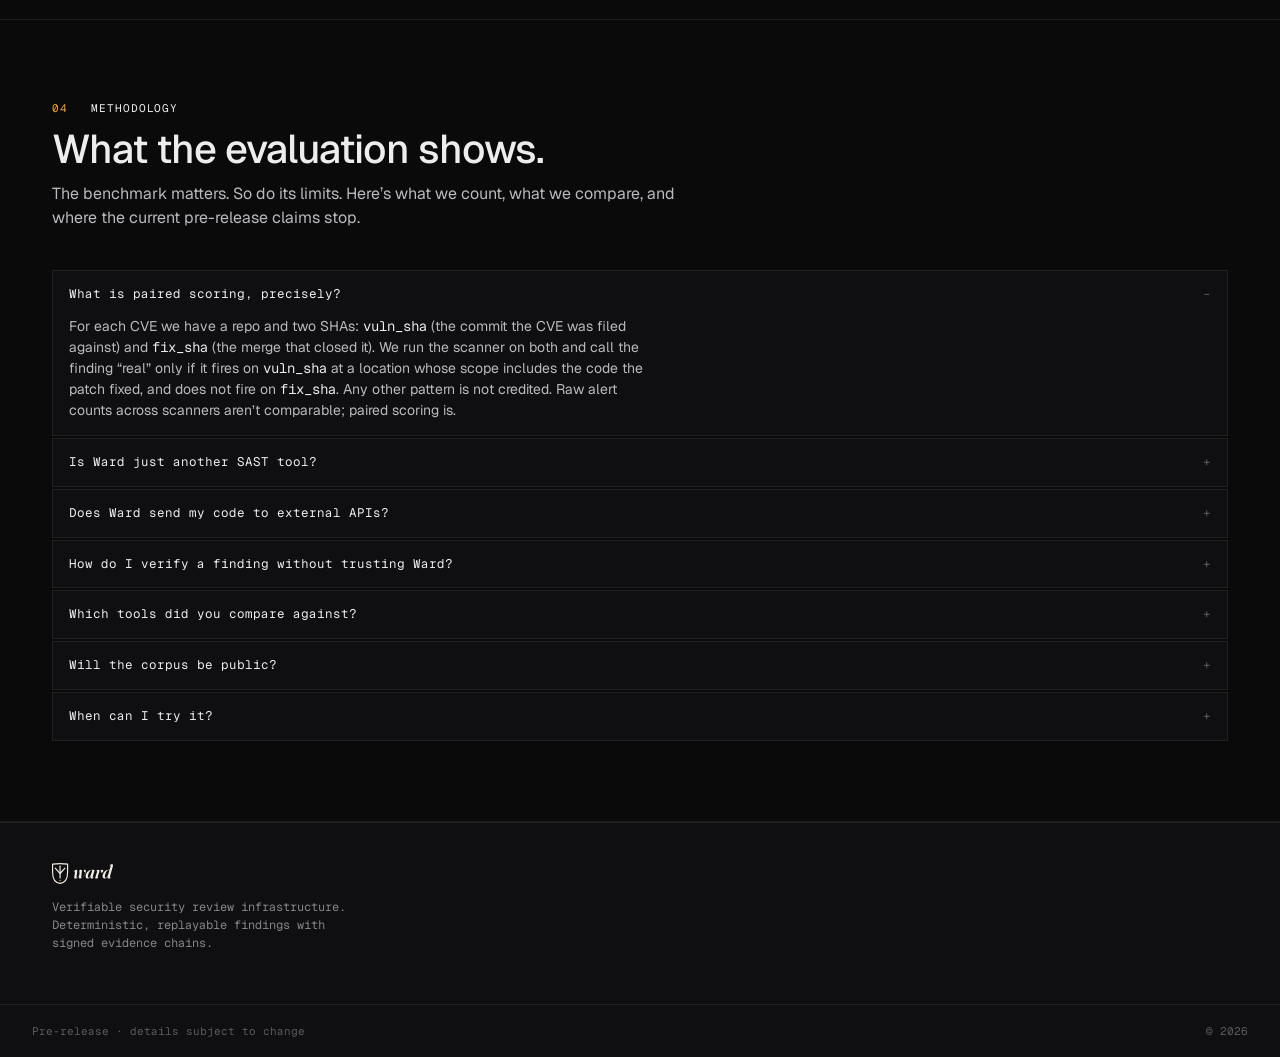
==== commit e65aa5fe: "feat: add Notes to main nav + landing page links Add a Notes link to the main navigation in index.ht" ====
--- a/index.html
+++ b/index.html
@@ -39,6 +39,7 @@
           <a href="#how">Evidence model</a>
           <a href="#methodology">Methodology</a>
           <a href="examples.html">Examples</a>
+          <a href="notes/">Notes</a>
         </nav>
         <div class="nav-cta">
           <a class="btn btn-primary" href="#contact" style="display: none"
@@ -303,6 +304,25 @@
             href="#methodology"
             style="color: var(--fg-1); border-bottom: 1px dashed var(--line-3)"
             >Read the methodology →</a
+          >
+        </p>
+
+        <p
+          class="mono"
+          style="
+            margin-top: 14px;
+            font-size: 11px;
+            color: var(--fg-3);
+            letter-spacing: 0.02em;
+          "
+        >
+          ▸ Locked, paired unsafe-Rust head-to-head (80 RUSTSEC pairs, 2026-05-13):
+          Ward F1=0.655, MCC=+0.564; every competing tool 0 TPs at
+          ≥&nbsp;WARNING; McNemar p&nbsp;≈&nbsp;1.46&thinsp;×&thinsp;10⁻¹¹.
+          <a
+            href="notes/unsafe-rust-benchmark.html"
+            style="color: var(--fg-1); border-bottom: 1px dashed var(--line-3)"
+            >Read the writeup →</a
           >
         </p>
       </div>
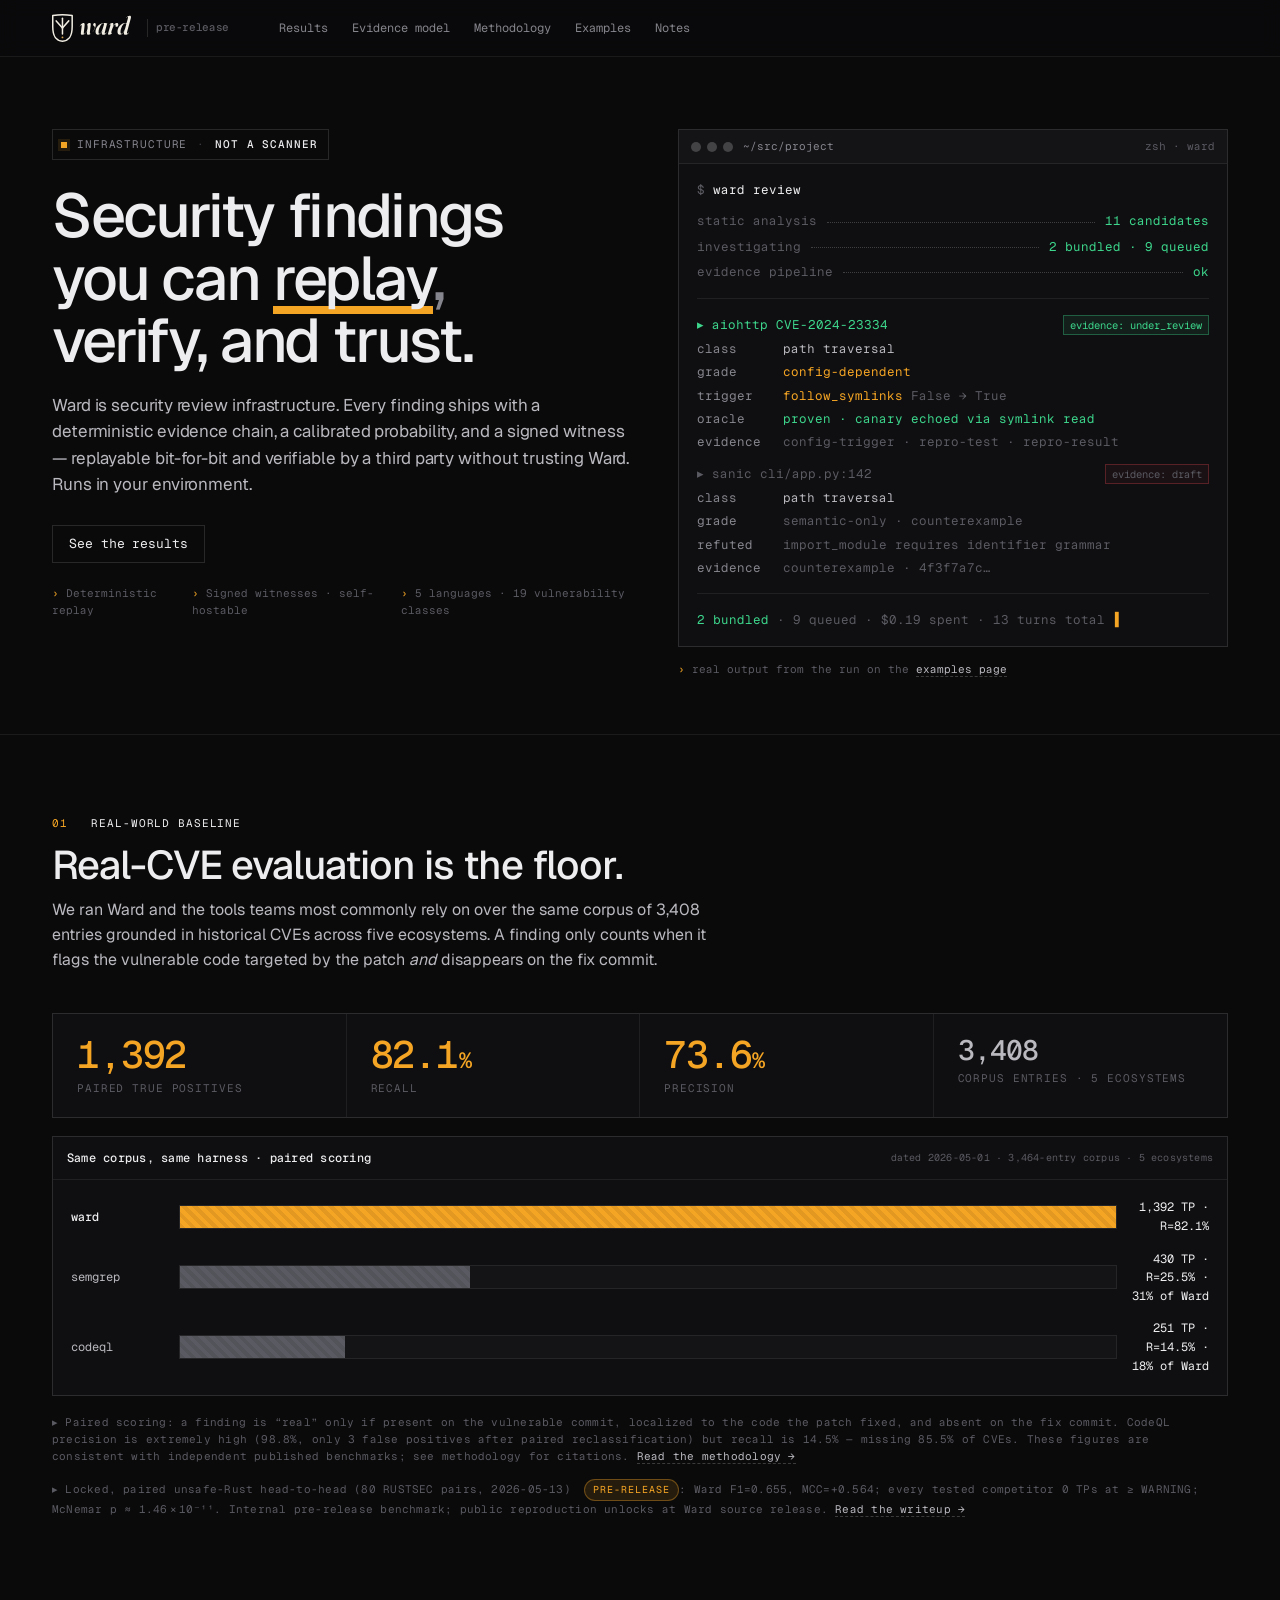
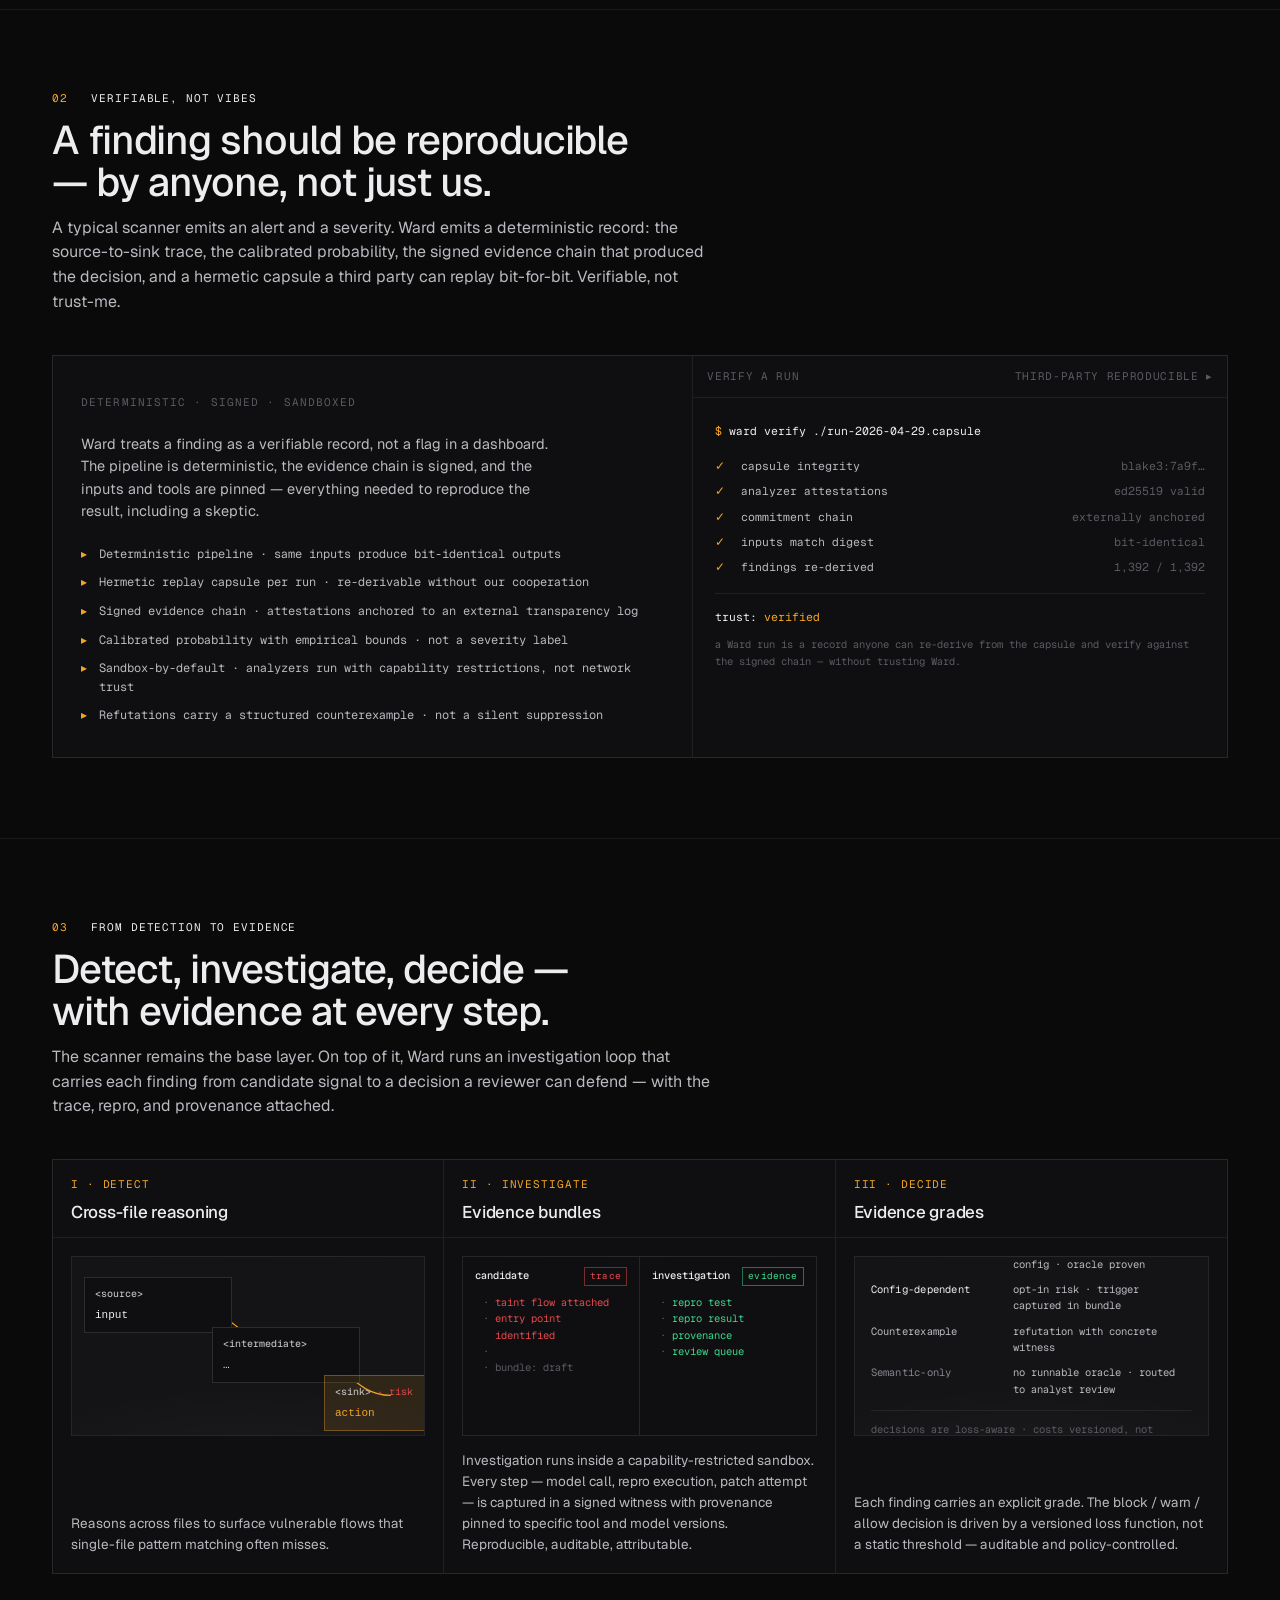
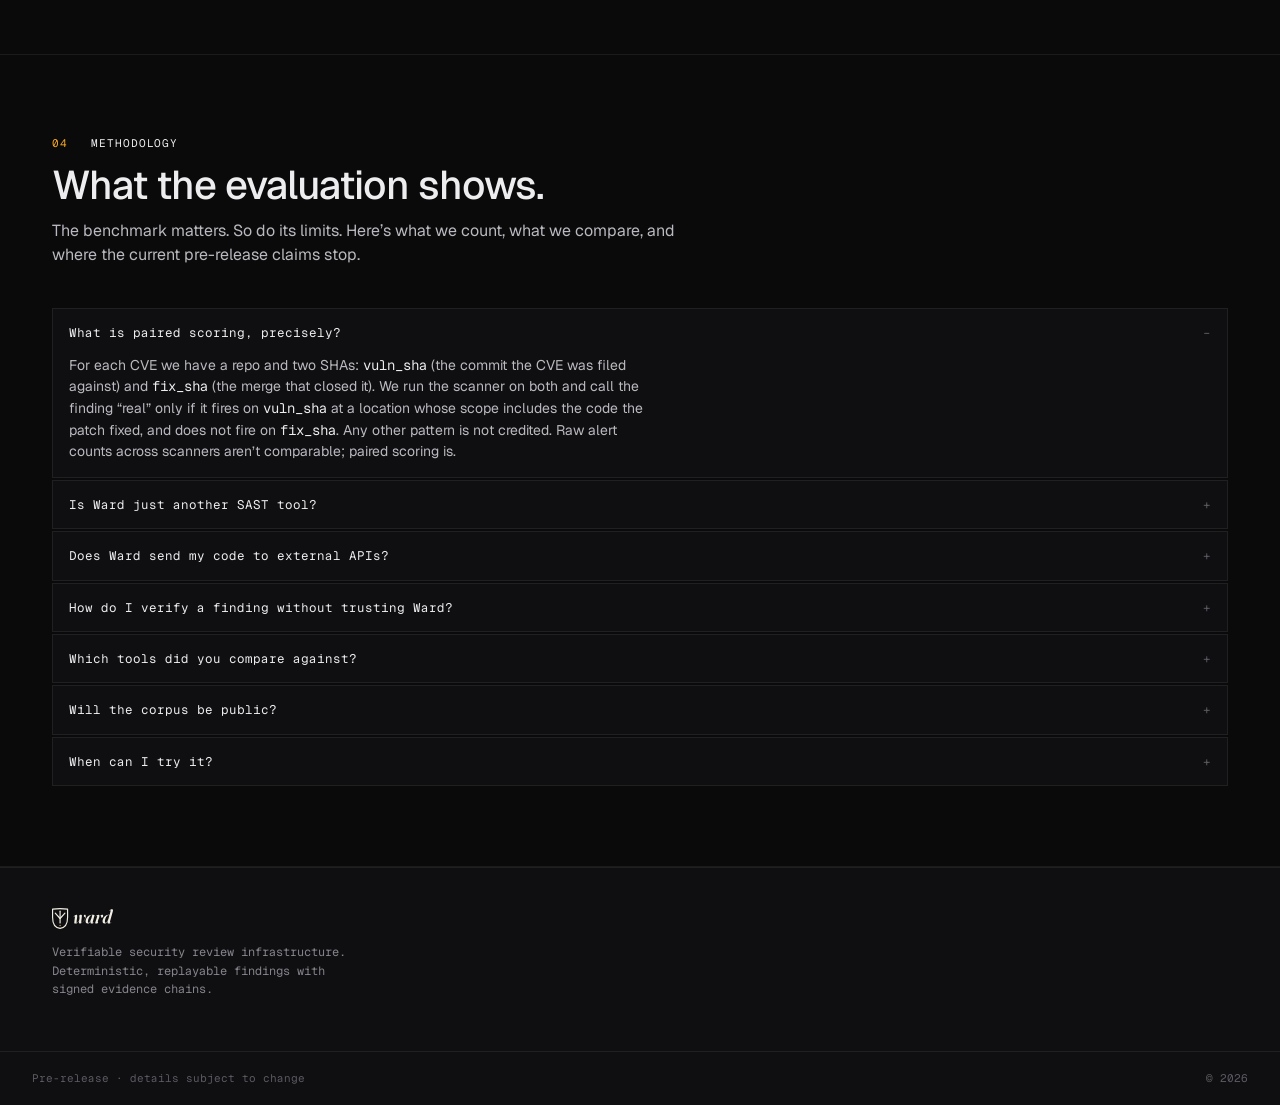
==== commit 7de8c970: "fix(notes): pre-release framing + held-out corpus deferred note Per hostile-reviewer critiques #1 an" ====
--- a/index.html
+++ b/index.html
@@ -316,9 +316,12 @@
             letter-spacing: 0.02em;
           "
         >
-          ▸ Locked, paired unsafe-Rust head-to-head (80 RUSTSEC pairs, 2026-05-13):
-          Ward F1=0.655, MCC=+0.564; every competing tool 0 TPs at
-          ≥&nbsp;WARNING; McNemar p&nbsp;≈&nbsp;1.46&thinsp;×&thinsp;10⁻¹¹.
+          ▸ Locked, paired unsafe-Rust head-to-head (80 RUSTSEC pairs, 2026-05-13)
+          <span class="pre-release-chip">pre-release</span>:
+          Ward F1=0.655, MCC=+0.564; every tested competitor 0 TPs at
+          ≥&nbsp;WARNING; McNemar p&nbsp;≈&nbsp;1.46&thinsp;×&thinsp;10⁻¹¹. Internal
+          pre-release benchmark; public reproduction unlocks at Ward source
+          release.
           <a
             href="notes/unsafe-rust-benchmark.html"
             style="color: var(--fg-1); border-bottom: 1px dashed var(--line-3)"
--- a/styles.css
+++ b/styles.css
@@ -39,8 +39,8 @@
   background: var(--bg);
   color: var(--fg);
   font-family: var(--sans);
-  font-size: 15px;
-  line-height: 1.5;
+  font-size: 16px;
+  line-height: 1.55;
   -webkit-font-smoothing: antialiased;
   font-feature-settings: "ss01", "ss02", "cv11";
 }
@@ -1737,3 +1737,377 @@
     font-size: 17px;
   }
 }
+
+/* =====================================================================
+   Notes — long-form rendered markdown
+   .note-body is the article container for rendered markdown.
+   .note-main is the wrapping <main>; .note-source-aside is the optional
+   sidebar at the top of a note (writeup uses one).
+   ===================================================================== */
+
+.note-main {
+  border-bottom: 1px solid var(--line);
+}
+.note-main-inner {
+  max-width: var(--maxw);
+  margin: 0 auto;
+  padding: 28px var(--pad) 64px;
+  display: block;
+}
+
+.note-gh-link {
+  margin: 14px 0 0;
+  font-size: 12px;
+  color: var(--fg-2);
+}
+.note-gh-link code {
+  font-family: var(--mono);
+  font-size: 12px;
+  color: var(--fg-1);
+}
+.note-gh-link a {
+  color: var(--fg-1);
+  border-bottom: 1px dashed var(--line-3);
+  text-decoration: none;
+}
+.note-gh-link a:hover {
+  color: var(--accent);
+  border-bottom-color: var(--accent-line);
+}
+
+.note-source-aside {
+  border: 1px solid var(--line-2);
+  background: var(--bg-1);
+  padding: 18px 22px;
+  margin: 0 0 28px;
+  max-width: 880px;
+  border-left: 3px solid var(--accent);
+}
+.note-source-aside h3 {
+  margin: 0 0 10px;
+  font-family: var(--mono);
+  font-size: 11px;
+  letter-spacing: 0.12em;
+  text-transform: uppercase;
+  color: var(--fg-3);
+  font-weight: 500;
+}
+.note-source-aside ul {
+  margin: 0;
+  padding: 0;
+  list-style: none;
+  display: grid;
+  grid-template-columns: repeat(2, minmax(0, 1fr));
+  gap: 6px 18px;
+}
+.note-source-aside li {
+  font-size: 13.5px;
+}
+.note-source-aside a {
+  color: var(--fg-1);
+  text-decoration: none;
+  border-bottom: 1px dashed var(--line-3);
+}
+.note-source-aside a:hover {
+  color: var(--accent);
+  border-bottom-color: var(--accent-line);
+}
+@media (max-width: 700px) {
+  .note-source-aside ul {
+    grid-template-columns: 1fr;
+  }
+}
+
+.note-body {
+  max-width: 70ch;
+  margin: 0;
+  color: var(--fg-1);
+  font-family: var(--sans);
+  font-size: 17px;
+  line-height: 1.65;
+}
+.note-body > * + * {
+  margin-top: 1em;
+}
+.note-body p {
+  margin: 0 0 1em;
+}
+.note-body h2,
+.note-body h3,
+.note-body h4,
+.note-body h5,
+.note-body h6 {
+  font-family: var(--sans);
+  color: var(--fg);
+  font-weight: 500;
+  letter-spacing: -0.01em;
+  margin: 2.2em 0 0.6em;
+  line-height: 1.25;
+  text-wrap: balance;
+}
+.note-body h2 {
+  font-size: 22px;
+  padding-bottom: 8px;
+  border-bottom: 1px solid var(--line);
+  margin-top: 2.4em;
+}
+.note-body h3 {
+  font-size: 18px;
+  color: var(--fg);
+}
+.note-body h4 {
+  font-size: 15.5px;
+  color: var(--fg);
+  font-family: var(--mono);
+  text-transform: uppercase;
+  letter-spacing: 0.06em;
+}
+.note-body h5,
+.note-body h6 {
+  font-size: 14px;
+  color: var(--fg-1);
+}
+.note-body h2:first-child,
+.note-body h3:first-child {
+  margin-top: 0;
+}
+
+.note-body a {
+  color: var(--accent);
+  text-decoration: none;
+  border-bottom: 1px solid var(--accent-line);
+}
+.note-body a:hover {
+  border-bottom-color: var(--accent);
+}
+
+.note-body strong {
+  color: var(--fg);
+  font-weight: 600;
+}
+.note-body em {
+  color: var(--fg);
+  font-style: italic;
+}
+
+.note-body ul,
+.note-body ol {
+  margin: 0 0 1em;
+  padding-left: 1.4em;
+}
+.note-body li {
+  margin: 0.25em 0;
+}
+.note-body li > p {
+  margin: 0 0 0.4em;
+}
+.note-body ul ul,
+.note-body ol ol,
+.note-body ul ol,
+.note-body ol ul {
+  margin: 0.3em 0;
+}
+
+.note-body blockquote {
+  margin: 1.4em 0;
+  padding: 0.8em 1.1em;
+  border-left: 3px solid var(--accent);
+  background: var(--accent-soft);
+  color: var(--fg);
+  font-size: 14.5px;
+}
+.note-body blockquote p {
+  margin: 0 0 0.6em;
+}
+.note-body blockquote p:last-child {
+  margin: 0;
+}
+
+.note-body code {
+  font-family: var(--mono);
+  font-size: 0.9em;
+  color: var(--fg);
+  background: var(--bg-2);
+  padding: 0.1em 0.35em;
+  border-radius: 3px;
+  border: 1px solid var(--line);
+}
+.note-body pre {
+  margin: 1.2em 0;
+  padding: 14px 16px;
+  background: var(--bg-2);
+  border: 1px solid var(--line-2);
+  border-radius: 4px;
+  overflow-x: auto;
+  font-family: var(--mono);
+  font-size: 13px;
+  line-height: 1.55;
+  color: var(--fg-1);
+  max-width: 100%;
+  /* break out of the 70ch column width for readable code listings */
+  width: min(100%, 95ch);
+}
+.note-body pre code {
+  background: transparent;
+  border: 0;
+  padding: 0;
+  font-size: 13px;
+  color: var(--fg-1);
+}
+
+.note-body hr {
+  border: 0;
+  border-top: 1px solid var(--line);
+  margin: 2.4em 0;
+}
+
+/* Tables — load-bearing on headline notes. */
+.note-body table {
+  /* break out of the 70ch column for wide headline tables */
+  width: min(100%, 95ch);
+  border-collapse: collapse;
+  margin: 1.4em 0;
+  font-size: 13.5px;
+  font-family: var(--mono);
+  color: var(--fg-1);
+  display: block;
+  overflow-x: auto;
+}
+.note-body table thead {
+  background: var(--bg-2);
+}
+.note-body table th,
+.note-body table td {
+  padding: 8px 12px;
+  border: 1px solid var(--line-2);
+  text-align: left;
+  vertical-align: top;
+}
+.note-body table th {
+  color: var(--fg);
+  font-weight: 600;
+  letter-spacing: 0.02em;
+  text-transform: none;
+  font-size: 12.5px;
+}
+.note-body table tr:nth-child(even) td {
+  background: rgba(255, 255, 255, 0.012);
+}
+.note-body table code {
+  font-size: 0.95em;
+}
+
+.note-body img {
+  max-width: 100%;
+  height: auto;
+  border-radius: 4px;
+  border: 1px solid var(--line);
+}
+
+/* Notes index list */
+.note-index .note-list {
+  list-style: none;
+  margin: 0;
+  padding: 0;
+}
+.note-index .note-list li {
+  margin: 0 0 28px;
+  padding: 18px 22px;
+  border: 1px solid var(--line);
+  background: var(--bg-1);
+  border-left: 3px solid var(--accent);
+}
+.note-list-meta {
+  font-family: var(--mono);
+  font-size: 11px;
+  letter-spacing: 0.08em;
+  text-transform: uppercase;
+  color: var(--fg-3);
+  margin-bottom: 8px;
+}
+.note-list-meta .mono {
+  color: var(--fg-2);
+}
+.note-list-title {
+  display: block;
+  font-family: var(--sans);
+  font-size: 18px;
+  font-weight: 500;
+  color: var(--fg);
+  text-decoration: none;
+  border: 0;
+  margin: 0 0 8px;
+  letter-spacing: -0.01em;
+}
+.note-list-title:hover {
+  color: var(--accent);
+  border: 0;
+}
+.note-list-blurb {
+  margin: 0;
+  color: var(--fg-1);
+  font-size: 14px;
+  line-height: 1.55;
+  max-width: 72ch;
+}
+
+@media (max-width: 700px) {
+  .note-main-inner {
+    padding: 22px 18px 48px;
+  }
+  .note-body {
+    font-size: 14.5px;
+  }
+  .note-body h2 {
+    font-size: 20px;
+  }
+}
+
+/* Pre-release / status callout used at the head of notes pages
+   to flag that some elements (public reproducibility, etc.) unlock
+   at a future Ward source release. */
+.note-callout {
+  border: 1px solid var(--accent-line);
+  background: var(--accent-soft);
+  padding: 14px 18px;
+  margin: 0 0 28px;
+  max-width: 880px;
+  border-left: 3px solid var(--accent);
+  border-radius: 2px;
+}
+.note-callout-eyebrow {
+  display: inline-block;
+  font-family: var(--mono);
+  font-size: 11px;
+  letter-spacing: 0.12em;
+  text-transform: uppercase;
+  color: var(--accent);
+  margin-bottom: 6px;
+  font-weight: 500;
+}
+.note-callout p {
+  margin: 0;
+  font-size: 14.5px;
+  line-height: 1.55;
+  color: var(--fg-1);
+}
+.note-callout p + p {
+  margin-top: 8px;
+}
+
+/* Small chip used on the main landing benchmark blurb to flag
+   that the headline result comes from a pre-release benchmark. */
+.pre-release-chip {
+  display: inline-block;
+  font-family: var(--mono);
+  font-size: 10px;
+  letter-spacing: 0.1em;
+  text-transform: uppercase;
+  color: var(--accent);
+  background: var(--accent-soft);
+  border: 1px solid var(--accent-line);
+  padding: 2px 8px;
+  border-radius: 99px;
+  margin-left: 6px;
+  vertical-align: middle;
+}
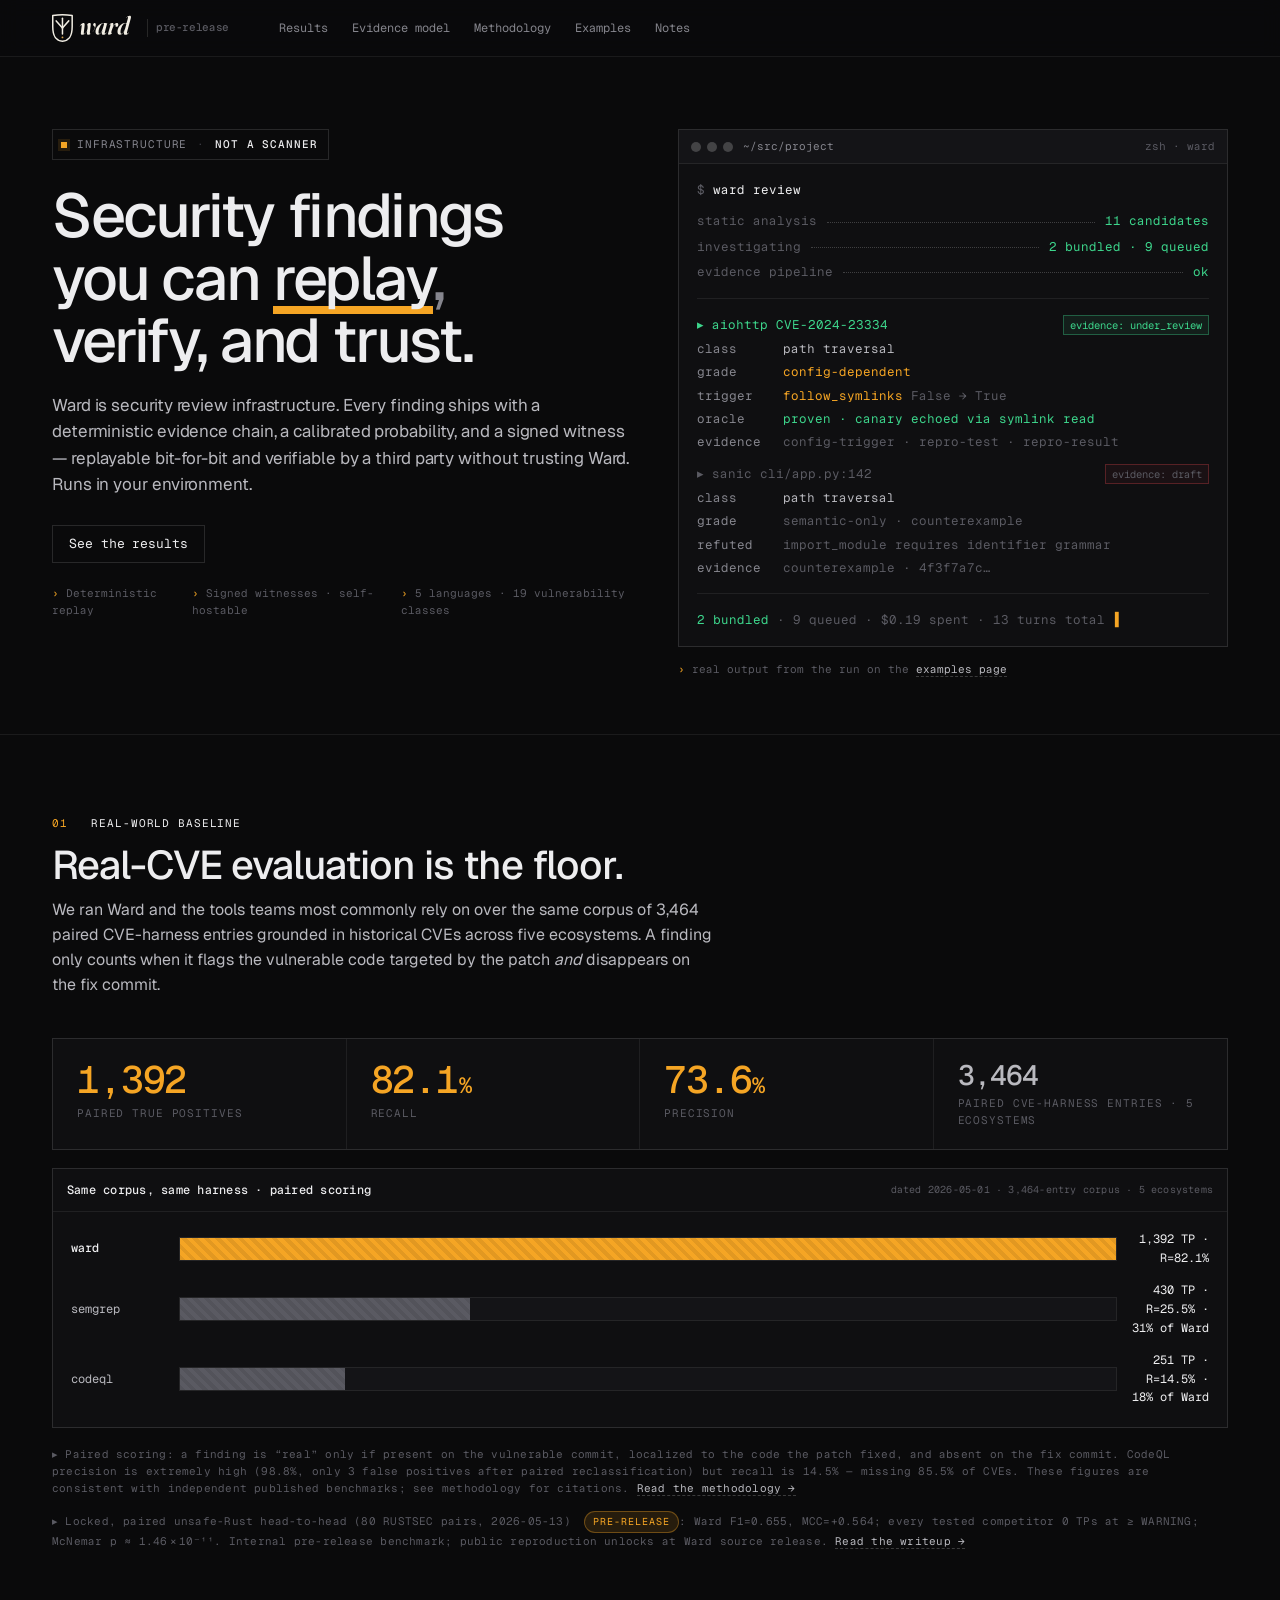
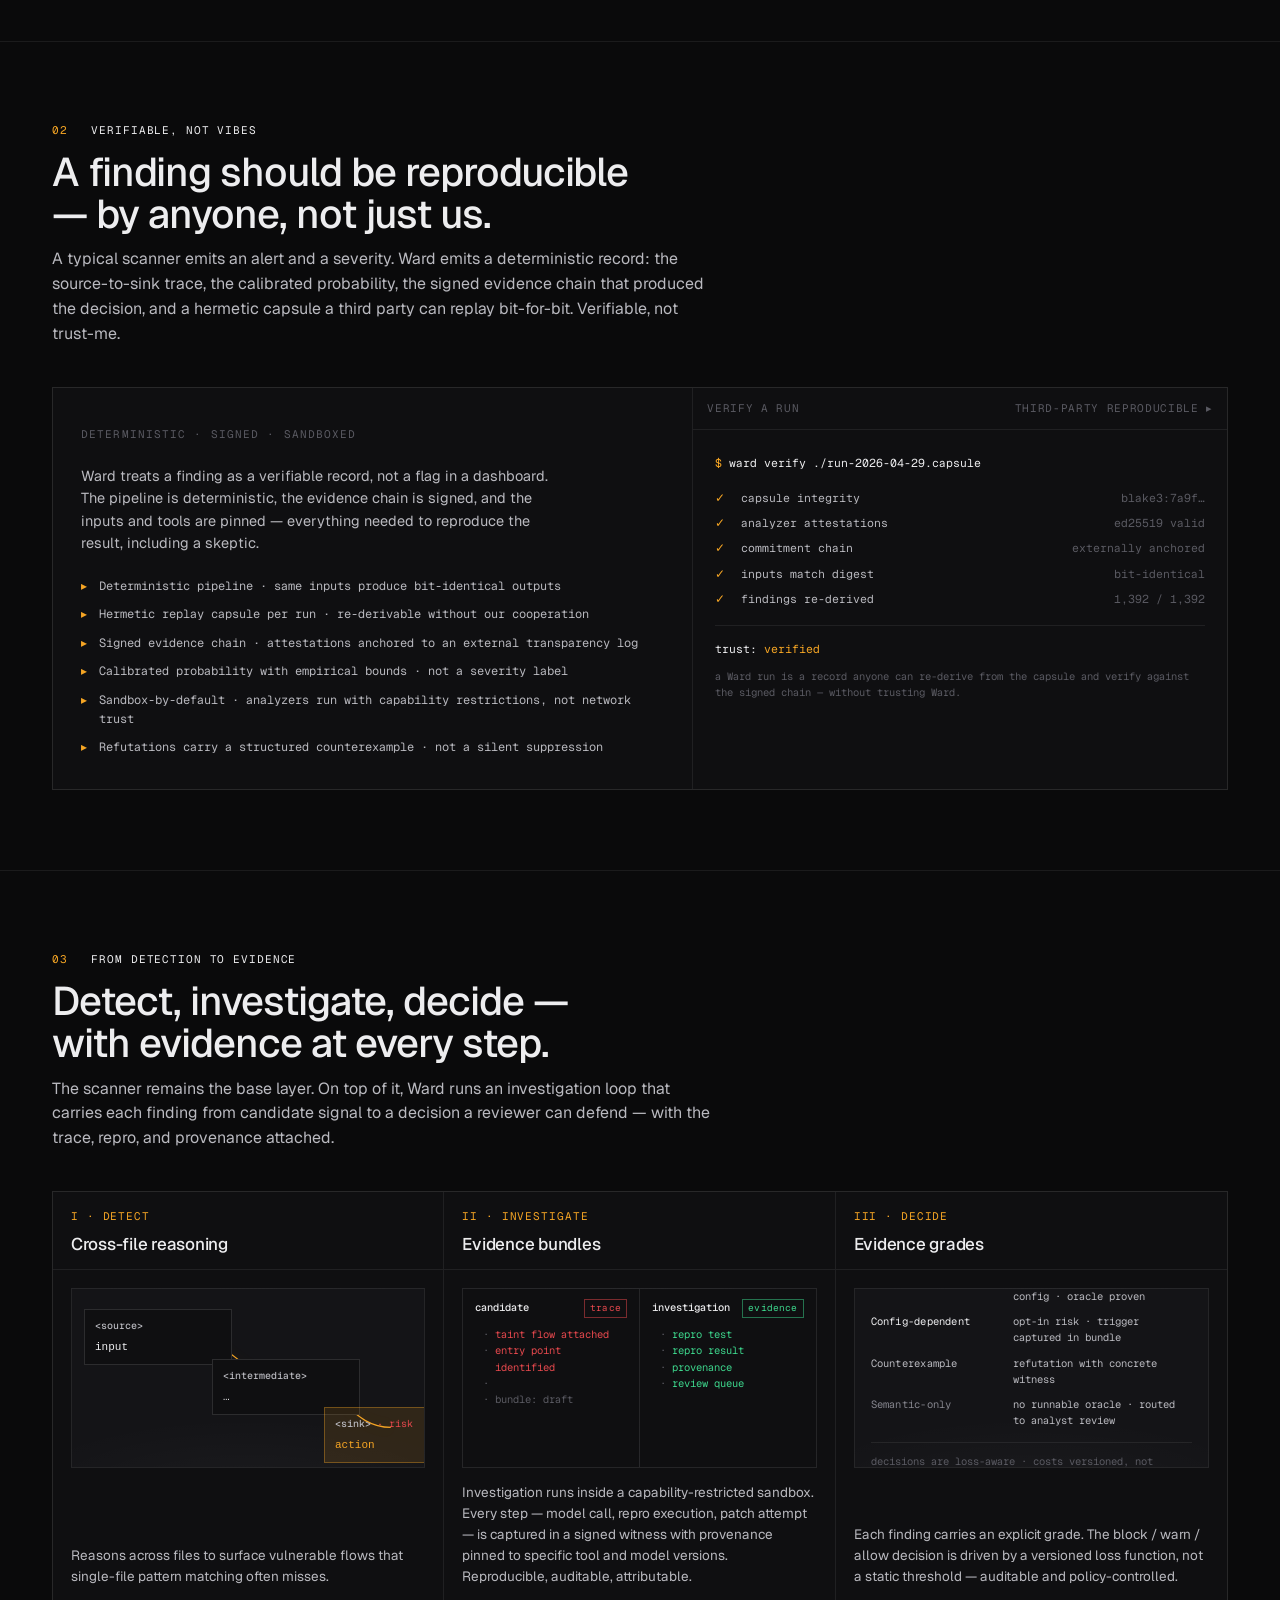
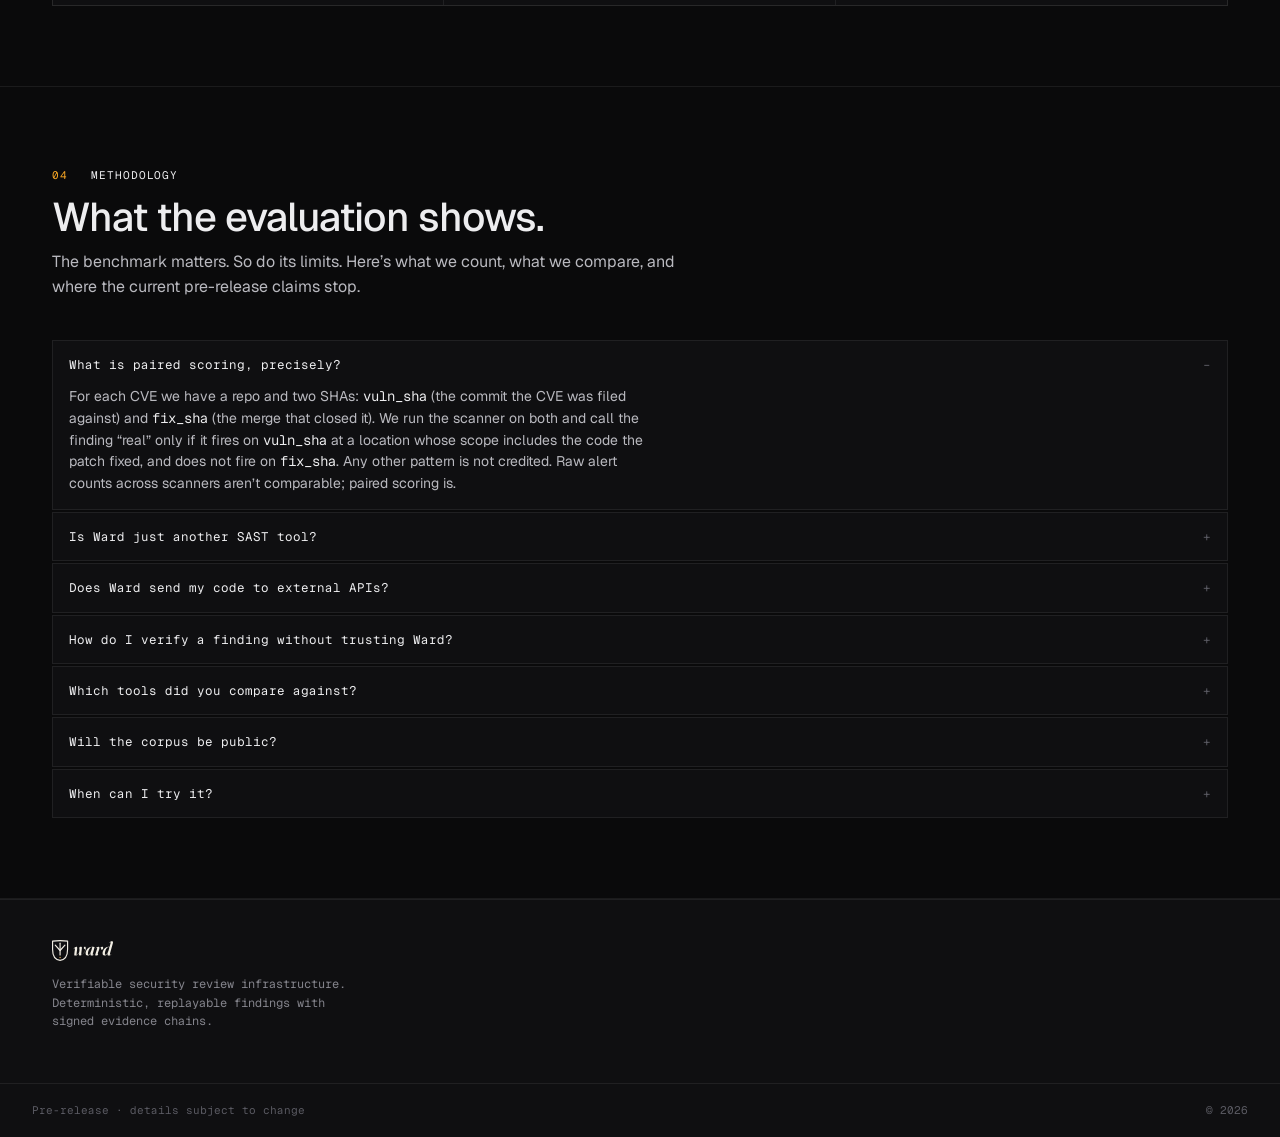
==== commit b94ebfec: "fix(index): reconcile 3408 vs 3464 corpus counts Per hostile-reviewer critique #9:  The main landing" ====
--- a/index.html
+++ b/index.html
@@ -223,9 +223,18 @@
           <h2>Real-CVE evaluation is the floor.</h2>
           <p>
             We ran Ward and the tools teams most commonly rely on over the same
-            corpus of 3,408 entries grounded in historical CVEs across five
-            ecosystems. A finding only counts when it flags the vulnerable code
-            targeted by the patch <em>and</em> disappears on the fix commit.
+            corpus of 3,464 paired CVE-harness entries
+            <!-- FIXME: reconcile to private tests/cve-registry/manifest.toml.
+                 Public-site previously cited 3,408 in this paragraph and
+                 3,464 in the cmp/FAQ blocks below; we picked 3,464 as the
+                 canonical figure because it matches the 2026-05-01 silent-
+                 gating-bug-fix baseline (3,464 scannable / 3,715 manifest
+                 entries per the private project memory). The 3,408 figure
+                 appears to be an older April baseline. Confirm before
+                 publishing externally. -->
+            grounded in historical CVEs across five ecosystems. A finding only
+            counts when it flags the vulnerable code targeted by the patch
+            <em>and</em> disappears on the fix commit.
           </p>
         </div>
 
@@ -247,8 +256,8 @@
             <div class="bench-stat-k">precision</div>
           </div>
           <div class="bench-stat bench-stat--note">
-            <div class="bench-stat-v bench-stat-v--small">3,408</div>
-            <div class="bench-stat-k">corpus entries · 5 ecosystems</div>
+            <div class="bench-stat-v bench-stat-v--small">3,464</div>
+            <div class="bench-stat-k">paired CVE-harness entries · 5 ecosystems</div>
           </div>
         </div>
 
